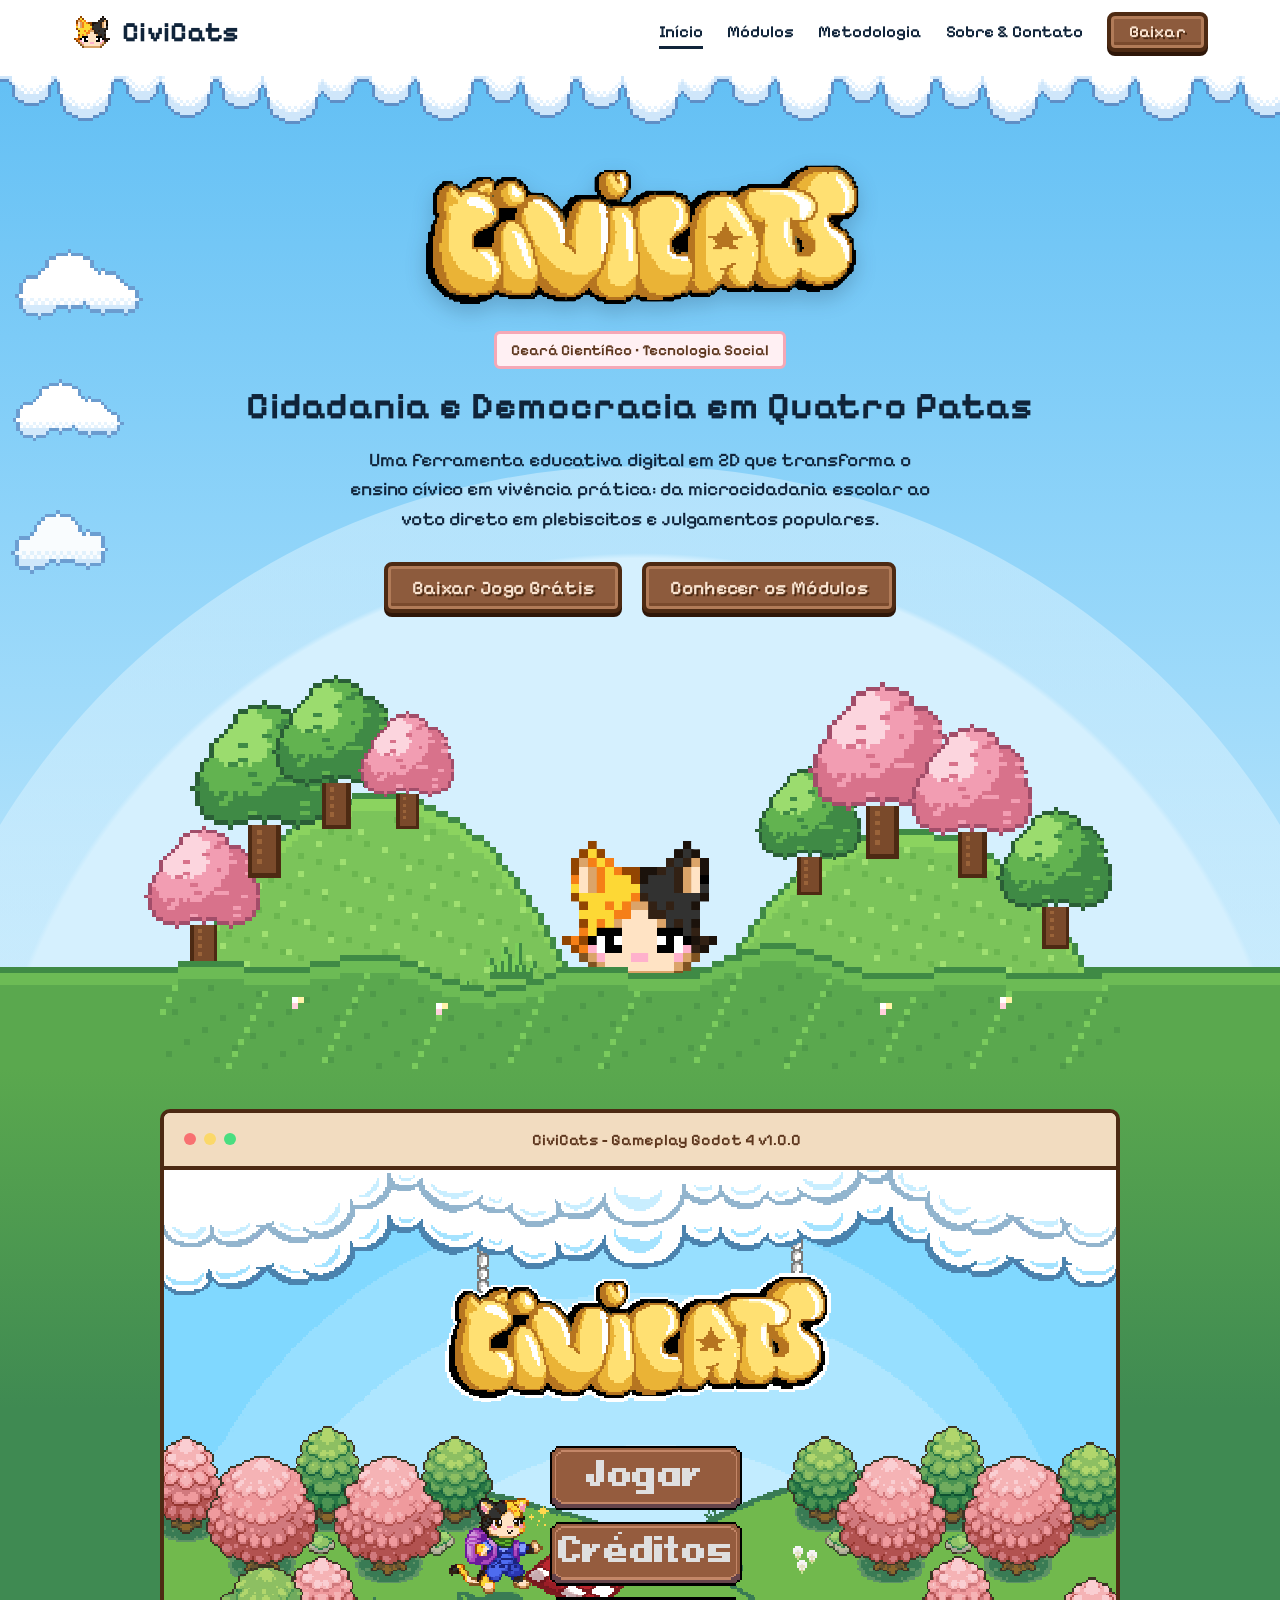
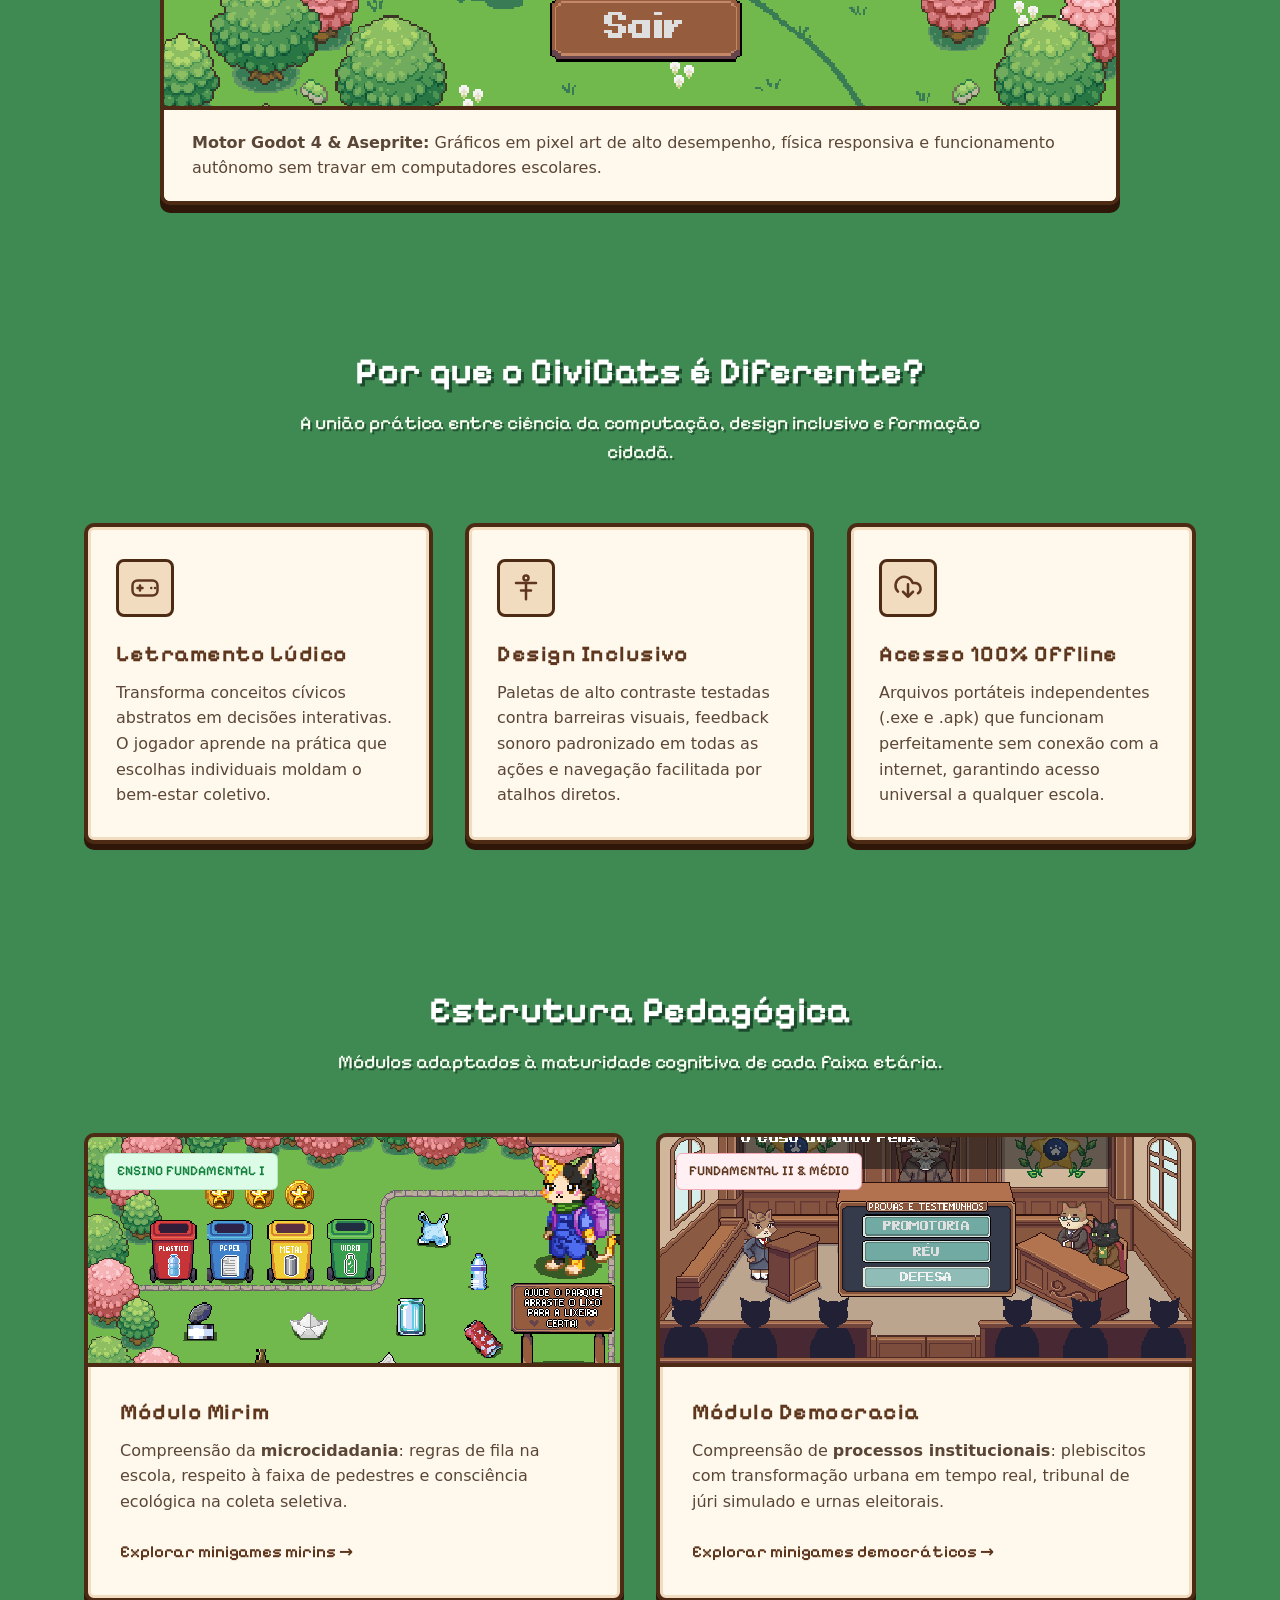
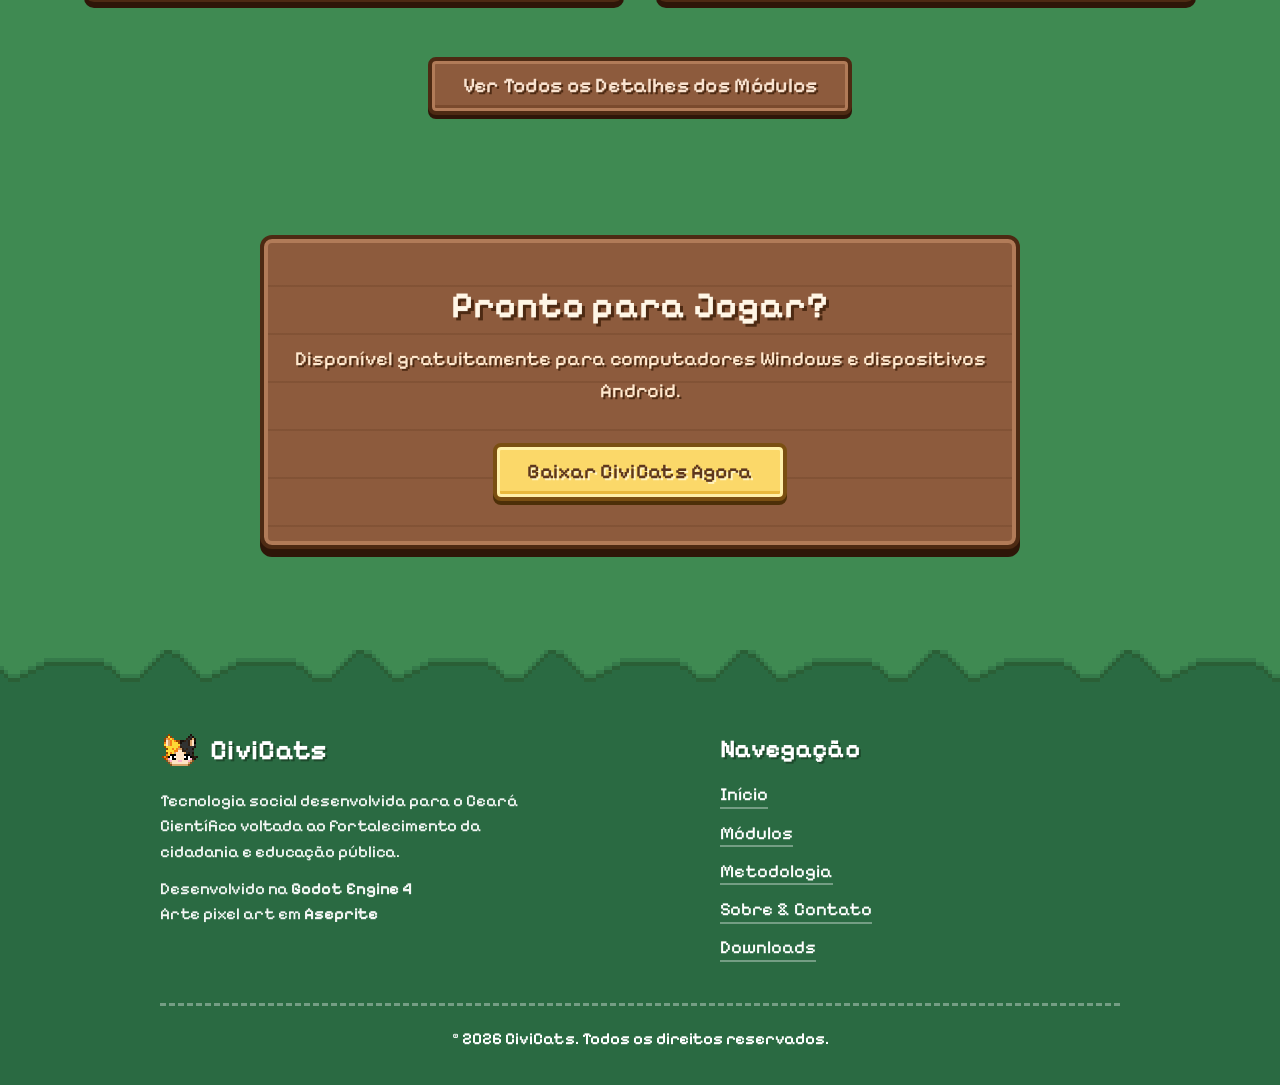
==== index.html @ 7fee24d5 "Redesign da página inicial com visual pixel art Nova navbar com nuvens, hero com céu, colinas, árvor" ====
<!DOCTYPE html>
<html lang="pt-BR">
<head>
  <meta charset="UTF-8">
  <meta name="viewport" content="width=device-width, initial-scale=1.0">
  <meta name="description" content="CiviCats - Jogo digital educativo em 2D voltado à simulação de processos democráticos e letramento cívico lúdico.">
  <meta name="theme-color" content="#7ecbf7">

  <title>CiviCats | Início - Letramento Cívico Lúdico</title>

  <!-- Favicon -->
  <link rel="icon" type="image/png" href="assets/images/favicon.png">

  <!-- Google Fonts: Pixelify Sans (visual pixel art) + Plus Jakarta Sans (textos longos) -->
  <link rel="preconnect" href="https://fonts.googleapis.com">
  <link rel="preconnect" href="https://fonts.gstatic.com" crossorigin>
  <link href="https://fonts.googleapis.com/css2?family=Pixelify+Sans:wght@400;500;600;700&family=Plus+Jakarta+Sans:wght@400;500;600;700&display=swap" rel="stylesheet">

  <!-- Estilos: base do site + camada exclusiva da nova Home -->
  <link rel="stylesheet" href="css/style.css">
  <link rel="stylesheet" href="css/home.css">
</head>
<body class="home">
  <!-- Acessibilidade: Atalho de Teclado -->
  <a href="#conteudo-principal" class="skip-link">Pular para o conteúdo principal</a>

  <!-- Navbar: faixa branca com nuvens pixeladas pendendo abaixo dela -->
  <header class="site-header">
    <div class="site-header-bar">
      <a href="index.html" class="site-brand" aria-label="CiviCats - Página Inicial">
        <img src="assets/images/cat-avatar.png" alt="" class="site-brand-icon" width="40" height="32">
        <span class="site-brand-name">CiviCats</span>
      </a>

      <!-- Botão Hamburguer Mobile -->
      <button
        class="menu-btn"
        id="menu-toggle"
        aria-label="Abrir menu de navegação"
        aria-expanded="false"
        aria-controls="nav-menu"
      >
        <span class="menu-bar"></span>
        <span class="menu-bar"></span>
        <span class="menu-bar"></span>
      </button>

      <!-- Navegação Principal -->
      <nav class="top-nav" id="nav-menu" aria-label="Navegação do site">
        <ul class="top-nav-list">
          <li><a href="index.html" class="top-nav-link is-current" aria-current="page">Início</a></li>
          <li><a href="modulos.html" class="top-nav-link">Módulos</a></li>
          <li><a href="metodologia.html" class="top-nav-link">Metodologia</a></li>
          <li><a href="sobre.html" class="top-nav-link">Sobre &amp; Contato</a></li>
          <li><a href="downloads.html" class="btn-pixel btn-pixel--sm">Baixar</a></li>
        </ul>
      </nav>
    </div>
  </header>

  <main id="conteudo-principal">

    <!-- HERO: céu, logo, apresentação e o gramado com árvores e o gatinho -->
    <section class="hero" aria-labelledby="hero-title">
      <div class="hero-sky" aria-hidden="true">
        <img src="assets/images/home/cloud-a.svg" alt="" class="sky-cloud sky-cloud--1">
        <img src="assets/images/home/cloud-b.svg" alt="" class="sky-cloud sky-cloud--2">
        <img src="assets/images/home/cloud-a.svg" alt="" class="sky-cloud sky-cloud--3">
      </div>

      <div class="hero-inner">
        <img
          src="assets/images/logo-civicats.png"
          alt="Logotipo oficial do jogo CiviCats em letras amarelas pixelizadas"
          class="hero-logo"
          width="1349" height="424"
        >

        <p class="hero-badge">Ceará Científico • Tecnologia Social</p>
        <h1 class="hero-title" id="hero-title">Cidadania e Democracia em Quatro Patas</h1>
        <p class="hero-desc">
          Uma ferramenta educativa digital em 2D que transforma o ensino cívico em vivência prática: da microcidadania escolar ao voto direto em plebiscitos e julgamentos populares.
        </p>

        <div class="hero-actions">
          <a href="downloads.html" class="btn-pixel">Baixar Jogo Grátis</a>
          <a href="modulos.html" class="btn-pixel">Conhecer os Módulos</a>
        </div>
      </div>

      <!-- Cenário: colinas, árvores e o gatinho (decorativo) -->
      <div class="meadow-wrap" aria-hidden="true">
        <div class="meadow">
          <img src="assets/images/home/hills.svg" alt="" class="meadow-hills">

          <img src="assets/images/home/tree-pink.svg"  alt="" class="tree" style="--x:7;   --w:12; --b:23.6">
          <img src="assets/images/home/tree-green.svg" alt="" class="tree" style="--x:17;  --w:15; --b:44.4">
          <img src="assets/images/home/tree-green.svg" alt="" class="tree" style="--x:29;  --w:13; --b:55.6">
          <img src="assets/images/home/tree-pink.svg"  alt="" class="tree" style="--x:41;  --w:10; --b:55.6">
          <img src="assets/images/home/tree-green.svg" alt="" class="tree" style="--x:108; --w:11; --b:40.3">
          <img src="assets/images/home/tree-pink.svg"  alt="" class="tree" style="--x:120; --w:15; --b:48.6">
          <img src="assets/images/home/tree-pink.svg"  alt="" class="tree" style="--x:135; --w:13; --b:44.4">
          <img src="assets/images/home/tree-green.svg" alt="" class="tree" style="--x:149; --w:12; --b:27.8">

          <img src="assets/images/home/tuft.svg" alt="" class="tuft" style="--x:58;  --w:6;   --b:21">
          <img src="assets/images/home/tuft.svg" alt="" class="tuft" style="--x:100; --w:5;   --b:20">
          <img src="assets/images/home/tuft.svg" alt="" class="tuft" style="--x:50;  --w:4;   --b:15">

          <!-- Mascote: troque por um sprite de corpo inteiro (ex.: assets/images/cat-run.png) quando quiser -->
          <img src="assets/images/cat-avatar.png" alt="" class="meadow-cat">

          <img src="assets/images/home/hills-front.svg" alt="" class="meadow-front">
        </div>
      </div>
    </section>

    <div class="meadow-content">

      <!-- Showcase do Jogo com Vídeo -->
      <section class="section section-showcase reveal-item">
        <div class="container">
          <div class="showcase-card">
            <div class="showcase-header">
              <div class="window-controls" aria-hidden="true">
                <span class="control-dot red"></span>
                <span class="control-dot yellow"></span>
                <span class="control-dot green"></span>
              </div>
              <span class="window-title">CiviCats - Gameplay Godot 4 v1.0.0</span>
            </div>

            <div class="showcase-media">
              <video
                class="showcase-img"
                autoplay
                loop
                muted
                playsinline
                poster="assets/images/preview-gameplay.png"
              >
                <source src="assets/videos/civicats-trailer.mp4" type="video/mp4">
                Seu navegador não suporta a exibição deste vídeo.
              </video>
            </div>

            <div class="showcase-caption">
              <p><strong>Motor Godot 4 &amp; Aseprite:</strong> Gráficos em pixel art de alto desempenho, física responsiva e funcionamento autônomo sem travar em computadores escolares.</p>
            </div>
          </div>
        </div>
      </section>

      <!-- Destaques -->
      <section class="section section-highlights">
        <div class="container">
          <div class="section-header reveal-item">
            <h2 class="section-title">Por que o CiviCats é Diferente?</h2>
            <p class="section-desc">A união prática entre ciência da computação, design inclusivo e formação cidadã.</p>
          </div>

          <div class="grid grid-3">

            <article class="card highlight-card reveal-item" data-delay="100">
              <div class="highlight-icon-box" aria-hidden="true">
                <svg class="icon-svg" viewBox="0 0 24 24" fill="none" stroke="currentColor" stroke-width="2" stroke-linecap="round" stroke-linejoin="round">
                  <rect x="2" y="6" width="20" height="12" rx="4" />
                  <path d="M6 12h4m-2-2v4m9-2h.01m3 0h.01" />
                </svg>
              </div>
              <h3 class="highlight-title">Letramento Lúdico</h3>
              <p class="highlight-text">
                Transforma conceitos cívicos abstratos em decisões interativas. O jogador aprende na prática que escolhas individuais moldam o bem-estar coletivo.
              </p>
            </article>

            <article class="card highlight-card reveal-item" data-delay="200">
              <div class="highlight-icon-box" aria-hidden="true">
                <svg class="icon-svg" viewBox="0 0 24 24" fill="none" stroke="currentColor" stroke-width="2" stroke-linecap="round" stroke-linejoin="round">
                  <circle cx="12" cy="4" r="2" />
                  <path d="M4 8h16M12 8v13m-4-7h8" />
                </svg>
              </div>
              <h3 class="highlight-title">Design Inclusivo</h3>
              <p class="highlight-text">
                Paletas de alto contraste testadas contra barreiras visuais, feedback sonoro padronizado em todas as ações e navegação facilitada por atalhos diretos.
              </p>
            </article>

            <article class="card highlight-card reveal-item" data-delay="300">
              <div class="highlight-icon-box" aria-hidden="true">
                <svg class="icon-svg" viewBox="0 0 24 24" fill="none" stroke="currentColor" stroke-width="2" stroke-linecap="round" stroke-linejoin="round">
                  <path d="M4 14.899A7 7 0 1 1 15.71 8h1.79a4.5 4.5 0 0 1 2.5 8.242" />
                  <path d="m8 15 4 4 4-4m-4 4V9" />
                </svg>
              </div>
              <h3 class="highlight-title">Acesso 100% Offline</h3>
              <p class="highlight-text">
                Arquivos portáteis independentes (.exe e .apk) que funcionam perfeitamente sem conexão com a internet, garantindo acesso universal a qualquer escola.
              </p>
            </article>

          </div>
        </div>
      </section>

      <!-- Prévia dos Dois Módulos -->
      <section class="section section-modules-teaser">
        <div class="container">
          <div class="section-header reveal-item">
            <h2 class="section-title">Estrutura Pedagógica</h2>
            <p class="section-desc">Módulos adaptados à maturidade cognitiva de cada faixa etária.</p>
          </div>

          <div class="grid grid-2">

            <article class="card module-teaser-card reveal-item" data-delay="150">
              <div class="teaser-image-wrap">
                <img
                  src="assets/images/preview-mirim.png"
                  alt="Minigames de regras de convivência do Módulo Mirim"
                  class="teaser-img"
                >
                <span class="teaser-tag tag-mirim">Ensino Fundamental I</span>
              </div>

              <div class="teaser-content">
                <h3 class="teaser-title">Módulo Mirim</h3>
                <p class="teaser-desc">
                  Compreensão da <strong>microcidadania</strong>: regras de fila na escola, respeito à faixa de pedestres e consciência ecológica na coleta seletiva.
                </p>
                <a href="modulos.html#mirim" class="card-link">Explorar minigames mirins &rarr;</a>
              </div>
            </article>

            <article class="card module-teaser-card reveal-item" data-delay="300">
              <div class="teaser-image-wrap">
                <img
                  src="assets/images/preview-jovem.png"
                  alt="Minigames de plebiscito e eleições do Módulo Jovem"
                  class="teaser-img"
                >
                <span class="teaser-tag tag-jovem">Fundamental II &amp; Médio</span>
              </div>

              <div class="teaser-content">
                <h3 class="teaser-title">Módulo Democracia</h3>
                <p class="teaser-desc">
                  Compreensão de <strong>processos institucionais</strong>: plebiscitos com transformação urbana em tempo real, tribunal de júri simulado e urnas eleitorais.
                </p>
                <a href="modulos.html#jovem" class="card-link">Explorar minigames democráticos &rarr;</a>
              </div>
            </article>

          </div>

          <div class="center-cta-wrap reveal-item">
            <a href="modulos.html" class="btn-pixel btn-pixel--lg">Ver Todos os Detalhes dos Módulos</a>
          </div>
        </div>
      </section>

      <!-- Chamada final: placa de madeira -->
      <section class="cta-banner reveal-item">
        <div class="container cta-banner-container">
          <h2 class="cta-banner-title">Pronto para Jogar?</h2>
          <p class="cta-banner-desc">Disponível gratuitamente para computadores Windows e dispositivos Android.</p>
          <a href="downloads.html" class="btn-pixel btn-pixel--sun btn-pixel--lg">Baixar CiviCats Agora</a>
        </div>
      </section>

    </div>
  </main>

  <!-- Rodapé: gramado escuro com texto branco -->
  <footer class="site-footer">
    <div class="site-footer-grid">
      <div class="footer-col footer-about">
        <a href="index.html" class="site-brand site-brand--light" aria-label="CiviCats - Página Inicial">
          <img src="assets/images/cat-avatar.png" alt="" class="site-brand-icon" width="40" height="32">
          <span class="site-brand-name">CiviCats</span>
        </a>
        <p class="footer-text">Tecnologia social desenvolvida para o Ceará Científico voltada ao fortalecimento da cidadania e educação pública.</p>
        <p class="footer-text footer-credits">Desenvolvido na <strong>Godot Engine 4</strong><br>Arte pixel art em <strong>Aseprite</strong></p>
      </div>

      <nav class="footer-col footer-nav" aria-label="Navegação do rodapé">
        <h2 class="footer-heading">Navegação</h2>
        <ul>
          <li><a href="index.html">Início</a></li>
          <li><a href="modulos.html">Módulos</a></li>
          <li><a href="metodologia.html">Metodologia</a></li>
          <li><a href="sobre.html">Sobre &amp; Contato</a></li>
          <li><a href="downloads.html">Downloads</a></li>
        </ul>
      </nav>
    </div>

    <p class="footer-copy">&copy; 2026 CiviCats. Todos os direitos reservados.</p>
  </footer>

  <script src="js/main.js"></script>
</body>
</html>
---- css/style.css ----
/* ==========================================================================
   1. DESIGN TOKENS (Céu Pastel, Madeira & Rosa Sakura das Cerejeiras)
   ========================================================================== */
:root {
  /* Tons Principais de Azul Pastel (Céu) */
  --sky-blue-deep: #2589cc;
  --sky-blue-hover: #1b6da4;
  --sky-blue-pastel: #7ecbf7;
  --sky-blue-soft: #cbeaff;
  --sky-blue-lightest: #f0f8ff;

  /* Tons Amadeirados para Títulos e Botões */
  --title-brown: #5d361d;         /* Marrom escuro para títulos e legibilidade */
  --accent-wood: #8d5b3d;         /* Madeira clássica dos botões */
  --accent-wood-hover: #73482d;   
  --accent-wood-shadow: #4d2a13;
  --accent-yellow: #fbd869;

  /* Paleta Rosa Pastel (Árvores Cerejeiras da Tela Inicial) */
  --sakura-pink: #f9c2cb;         /* Tom principal da copa da árvore */
  --sakura-pink-border: #f5a8b6;  /* Borda rosada com definição */
  --sakura-pink-soft: #fff0f3;    /* Fundo ultra-suave para tags e caixas */
  --sakura-pink-shadow: rgba(245, 168, 182, 0.45); /* Brilho/sombra rosa suave */

  /* Tags de Categoria */
  --accent-green-tag: #dcfce7;
  --accent-green-text: #15803d;

  /* Superfícies e Textos */
  --bg-main: var(--sky-blue-lightest);
  --bg-surface: #ffffff;
  --bg-surface-alt: #e6f4fd;

  --text-main: #0e2942;
  --text-muted: #4a6b85;
  --border-color: #bee0f7;

  /* Dimensões e Efeitos */
  --radius-sm: 8px;
  --radius-md: 16px;
  --radius-lg: 24px;
  --transition: 0.25s cubic-bezier(0.4, 0, 0.2, 1);

  /* Fontes */
  --font-text: 'Plus Jakarta Sans', system-ui, -apple-system, sans-serif;
  --font-pixel: 'Press Start 2P', monospace;
}

*, *::before, *::after {
  box-sizing: border-box;
  margin: 0;
  padding: 0;
}

html {
  scroll-behavior: smooth;
}

body {
  font-family: var(--font-text);
  background-color: var(--bg-main);
  color: var(--text-main);
  line-height: 1.6;
  -webkit-font-smoothing: antialiased;
  display: flex;
  flex-direction: column;
  min-height: 100vh;
  position: relative;
  overflow-x: hidden;
}

main {
  flex: 1;

}
.cloud-bg-layer {
  position: absolute;
  top: 0;
  left: 0;
  width: 100%;
  height: 100vh;
  pointer-events: none;
  z-index: 0;
  overflow: hidden;
}

.cloud-item {
  position: absolute;
  background: rgba(255, 255, 255, 0.55);
  border-radius: 100px;
  filter: blur(2px);
  animation: floatCloud 25s linear infinite;
}

.cloud-item::before,
.cloud-item::after {
  content: '';
  position: absolute;
  background: rgba(255, 255, 255, 0.55);
  border-radius: 50%;
}

/* Nuvem 1 (Topo Direita) */
.cloud-1 {
  width: 170px;
  height: 50px;
  top: 8%;
  left: -200px;
  animation-duration: 32s;
  animation-delay: 0s;
}
.cloud-1::before { width: 70px; height: 70px; top: -35px; left: 25px; }
.cloud-1::after { width: 50px; height: 50px; top: -20px; right: 25px; }

/* Nuvem 2 (Mais Baixa e Lenta) */
.cloud-2 {
  width: 220px;
  height: 60px;
  top: 22%;
  left: -250px;
  opacity: 0.45;
  animation-duration: 45s;
  animation-delay: 12s;
}
.cloud-2::before { width: 90px; height: 90px; top: -45px; left: 35px; }
.cloud-2::after { width: 65px; height: 65px; top: -25px; right: 35px; }

@keyframes floatCloud {
  0% { transform: translateX(0); }
  100% { transform: translateX(calc(100vw + 300px)); }
}



/* ==========================================================================
   2. ACESSIBILIDADE E BADGES
   ========================================================================== */
.skip-link {
  position: absolute;
  top: -100px;
  left: 1rem;
  background: var(--title-brown);
  color: #ffffff;
  padding: 0.75rem 1.25rem;
  border-radius: var(--radius-sm);
  font-family: var(--font-pixel);
  font-size: 0.7rem;
  z-index: 1000;
  transition: top var(--transition);
  text-decoration: none;
}

.skip-link:focus {
  top: 1rem;
}

:focus-visible {
  outline: 3px solid var(--sakura-pink-border);
  outline-offset: 3px;
}

.container {
  width: 100%;
  max-width: 1160px;
  margin-inline: auto;
  padding-inline: 1.5rem;
}

section[id],
.section[id] {
  scroll-margin-top: 7rem; /* Altura da navbar + folga de respiro */
}

.section {
  padding-top: 6.5rem;
  padding-bottom: 4rem;
}

h1, h2, h3,
.section-title,
.showcase-title {
  font-family: var(--font-pixel) !important;
  color: var(--title-brown, #4a3b32);
  font-size: 1.2rem;
  line-height: 1.6;
  letter-spacing: 0.5px;
  margin-bottom: 0.75rem;
}

.pixel-badge {
  display: table;
  margin-inline: auto;
  margin-top: 2.5rem;
  margin-bottom: 1.5rem;
  font-family: var(--font-pixel);
  font-size: 0.65rem;
  line-height: 1.4;
  padding: 0.55rem 1.15rem;
  background-color: var(--sakura-pink-soft, #fde8ed);
  color: var(--title-brown, #4a3b32);
  border: 1.5px solid var(--sakura-pink-border, #f7c5d1);
  box-shadow: 0 3px 8px rgba(0, 0, 0, 0.04);
  border-radius: 9999px;
  text-align: center;
}


/* ==========================================================================
   3. CABEÇALHO EM NUVEM E ANIMAÇÃO DE NUVENS
   ========================================================================== */
.header {
  position: sticky;
  top: 1rem;
  z-index: 100;
  padding-inline: 1rem;
}

.header-container {
  display: flex;
  align-items: center;
  justify-content: space-between;
  height: 4.5rem;
  padding-inline: 1.75rem;
  background-color: rgba(255, 255, 255, 0.92);
  backdrop-filter: blur(12px);
  border: 2px solid #ffffff;
  /* Formato orgânico arredondado inspirado em nuvem */
  border-radius: 9999px;
  box-shadow: 
    0 10px 25px rgba(37, 137, 204, 0.15),
    0 4px 0px #bee0f7,
    inset 0 2px 0 #ffffff;
  transition: all var(--transition);
}

.brand {
  display: flex;
  align-items: center;
  gap: 0.75rem;
  text-decoration: none;
}

.brand-cat-icon {
  width: 38px;
  height: 38px;
  object-fit: contain;
  image-rendering: pixelated;
  transition: transform var(--transition);
}

.brand:hover .brand-cat-icon {
  transform: rotate(-8deg) scale(1.1);
}

.brand-logo-nav {
  height: 32px;
  width: auto;
  object-fit: contain;
  image-rendering: pixelated;
}

.nav-list {
  display: flex;
  align-items: center;
  gap: 1.75rem;
  list-style: none;
}

.nav-link {
  font-family: var(--font-pixel);
  font-size: 0.725rem;
  text-decoration: none;
  color: var(--text-main);
  transition: color var(--transition);
  position: relative;
  padding-block: 0.4rem;
  letter-spacing: 0.5px;
}

.nav-link:hover,
.nav-link.active {
  color: var(--title-brown);
}

.nav-link.active::after {
  content: '';
  position: absolute;
  bottom: -4px;
  left: 0;
  width: 100%;
  height: 3px;
  background-color: var(--title-brown);
  border-radius: 2px;
}

.btn-nav-compact {
  padding: 0.45rem 1rem !important;
  font-size: 0.65rem !important;
}

.mobile-toggle {
  display: none;
  flex-direction: column;
  gap: 5px;
  background: transparent;
  border: none;
  cursor: pointer;
  padding: 0.5rem;
}

.hamburger-bar {
  width: 24px;
  height: 3px;
  background-color: var(--title-brown);
  border-radius: 2px;
  transition: transform var(--transition), opacity var(--transition);
}

/* ==========================================================================
   4. BOTÕES RETRÔ (ATUALIZADO COM GAP DE ÍCONES)
   ========================================================================== */
.btn {
  display: inline-flex;
  align-items: center;
  justify-content: center;
  gap: 0.75rem; /* <-- Garante o espaçamento entre ícone e texto */
  font-family: var(--font-pixel);
  font-size: 0.75rem;
  line-height: 1.2;
  padding: 0.85rem 1.5rem;
  border-radius: var(--radius-sm);
  text-decoration: none;
  cursor: pointer;
  border: 2px solid transparent;
  transition: all var(--transition);
  letter-spacing: 0.5px;
}

.btn svg, 
.btn img, 
.btn i {
  flex-shrink: 0;
}

.btn-lg {
  padding: 1.1rem 2rem;
  font-size: 0.8rem;
}

.btn:active {
  transform: translateY(2px);
}

.btn-primary {
  background-color: var(--sky-blue-deep);
  color: #ffffff;
  border-bottom: 4px solid var(--sky-blue-hover);
  box-shadow: 0 4px 14px rgba(37, 137, 204, 0.28);
}

.btn-primary:hover {
  background-color: var(--sky-blue-hover);
  transform: translateY(-2px);
}

.btn-wood {
  background-color: var(--accent-wood);
  color: #ffffff;
  border-bottom: 4px solid var(--accent-wood-shadow);
  box-shadow: var(--shadow-sm);
}

.btn-wood:hover {
  background-color: var(--accent-wood-hover);
  transform: translateY(-2px);
}

.btn-outline {
  border-color: var(--sakura-pink-border);
  background-color: #ffffff;
  color: var(--title-brown);
  border-bottom: 4px solid var(--sakura-pink-border);
}

.btn-outline:hover {
  background-color: var(--sakura-pink-soft);
  border-color: var(--sakura-pink);
  color: var(--title-brown);
  transform: translateY(-2px);
}

/* ==========================================================================
   5. HERO & TÍTULO PRINCIPAL EM MARROM
   ========================================================================== */
.hero-home {
  padding-block: 5rem 4rem;
  background: linear-gradient(180deg, #d2edfc 0%, var(--bg-main) 100%);
  text-align: center;
}

.hero-home-container {
  display: flex;
  flex-direction: column;
  align-items: center;
}

.floating-logo-stage {
  margin-bottom: 2rem;
  animation: float-logo 3.8s ease-in-out infinite;
}

.floating-logo-img {
  max-width: 440px;
  width: 100%;
  height: auto;
  display: block;
  filter: drop-shadow(0 16px 22px rgba(14, 41, 66, 0.22));
  image-rendering: pixelated;
}

@keyframes float-logo {
  0%, 100% {
    transform: translateY(0) rotate(-0.5deg);
  }
  50% {
    transform: translateY(-14px) rotate(0.5deg);
  }
}

.hero-home-body {
  max-width: 780px;
}

/* Título em Tom Marrom Escuro */
.hero-home-title {
  font-family: var(--font-pixel);
  font-size: clamp(1.15rem, 2.5vw, 1.65rem);
  line-height: 1.6;
  margin-bottom: 1.5rem;
  color: var(--title-brown);
}

.hero-home-desc {
  font-size: 1.15rem;
  color: var(--text-muted);
  margin-bottom: 2.25rem;
  line-height: 1.7;
}

.hero-actions {
  display: flex;
  gap: 1rem;
  justify-content: center;
  flex-wrap: wrap;
}
/* --- VÍDEO PRINCIPAL NA HOME --- */
.hero-video-stage {
  width: 100%;
  max-width: 820px;
  margin: 0 auto 2.5rem auto;
  border-radius: var(--radius-lg);
  border: 3px solid var(--sakura-pink-border);
  box-shadow: 0 16px 36px var(--sakura-pink-shadow);
  overflow: hidden;
  background-color: #0b1e30;
  position: relative;
}

.hero-video-element {
  width: 100%;
  height: auto;
  display: block;
  border-radius: calc(var(--radius-lg) - 3px);
  object-fit: cover;
}

/* ==========================================================================
   6. SHOWCASE COM BORDAS E SOMBRAS ROSA PASTEL
   ========================================================================== */
.section {
  padding-block: 4.5rem;
}

.section-showcase {
  padding-top: 1rem;
}

.showcase-card {
  background-color: var(--bg-surface);
  border: 2px solid var(--sakura-pink-border);
  border-radius: var(--radius-lg);
  box-shadow: 0 14px 32px var(--sakura-pink-shadow);
  overflow: hidden;
  max-width: 960px;
  margin-inline: auto;
}

.showcase-header {
  display: flex;
  align-items: center;
  padding: 0.85rem 1.25rem;
  background-color: var(--sakura-pink-soft);
  border-bottom: 1.5px solid var(--sakura-pink-border);
}

.window-controls {
  display: flex;
  gap: 8px;
}

.control-dot {
  width: 12px;
  height: 12px;
  border-radius: 50%;
}
.control-dot.red { background-color: #f87171; }
.control-dot.yellow { background-color: var(--accent-yellow); }
.control-dot.green { background-color: #4ade80; }

.window-title {
  margin-inline: auto;
  font-family: var(--font-pixel);
  font-size: 0.65rem;
  color: var(--title-brown);
}

.showcase-media {
  background-color: #000000;
  display: flex;
  justify-content: center;
}

.showcase-img {
  width: 100%;
  height: auto;
  display: block;
  image-rendering: pixelated;
}

.showcase-caption {
  padding: 1.25rem 1.75rem;
  background-color: var(--bg-surface);
  border-top: 1.5px solid var(--sakura-pink-border);
  font-size: 0.95rem;
  color: var(--text-muted);
}

/* ==========================================================================
   7. DESTAQUES COM CARDS EM ROSA SAKURA & TÍTULOS EM MARROM
   ========================================================================== */
.section-header {
  text-align: center;
  max-width: 720px;
  margin: 0 auto 3.5rem auto;
}

.section-title,
.section h2,
h2 {
  font-family: var(--font-pixel); /* Aplica a fonte em pixel art do CiviCats */
  color: var(--title-brown, #4a3b32);
  font-size: 1.25rem; /* Tamanho ajustado e proporcional à fonte pixel */
  line-height: 1.5;
  letter-spacing: 0.5px;
  margin-bottom: 1rem;
}

/* Subtítulo / Descrição explicativa abaixo do título */
.section-desc,
.section p {
  font-family: var(--font-body, system-ui, -apple-system, sans-serif);
  color: #5c6b73;
  font-size: 0.95rem;
  line-height: 1.6;
}

.grid {
  display: grid;
  gap: 2rem;
}

.grid-2 { grid-template-columns: 1fr; }
.grid-3 { grid-template-columns: 1fr; }

/* Cards com Borda e Sombra Rosa Pastel */
.card {
  background-color: var(--bg-surface);
  border: 2px solid var(--sakura-pink-border);
  border-radius: var(--radius-md);
  padding: 2.25rem 2rem;
  box-shadow: 0 6px 18px var(--sakura-pink-shadow);
  transition: transform var(--transition), box-shadow var(--transition), border-color var(--transition);
}

.card:hover {
  transform: translateY(-6px);
  border-color: #f294a5;
  box-shadow: 0 12px 26px rgba(242, 148, 165, 0.55);
}

/* Caixa do Ícone com Fundo Rosa Pastel e Cor Marrom */
.highlight-icon-box {
  width: 58px;
  height: 58px;
  background: var(--sakura-pink-soft);
  border: 2px solid var(--sakura-pink-border);
  border-radius: var(--radius-sm);
  display: flex;
  align-items: center;
  justify-content: center;
  margin-bottom: 1.5rem;
  color: var(--title-brown);
  transition: all var(--transition);
}

.card:hover .highlight-icon-box {
  background-color: var(--accent-wood);
  color: #ffffff;
  border-color: var(--accent-wood-shadow);
  transform: scale(1.05);
}

.icon-svg {
  width: 30px;
  height: 30px;
}

.highlight-title {
  font-family: var(--font-pixel);
  font-size: 0.875rem;
  line-height: 1.4;
  margin-bottom: 0.75rem;
  color: var(--title-brown);
}

.highlight-text {
  color: var(--text-muted);
  font-size: 0.95rem;
}

/* ==========================================================================
   8. PRÉVIAS DOS MÓDULOS (TEASERS)
   ========================================================================== */
.section-modules-teaser {
  background-color: var(--bg-surface-alt);
}

.module-teaser-card {
  padding: 0;
  overflow: hidden;
  display: flex;
  flex-direction: column;
}

.teaser-image-wrap {
  position: relative;
  background-color: #0b1e30;
  height: 230px;
  overflow: hidden;
  border-bottom: 2px solid var(--sakura-pink-border);
}

.teaser-img {
  width: 100%;
  height: 100%;
  object-fit: cover;
  image-rendering: pixelated;
  transition: transform 0.4s ease;
}

.module-teaser-card:hover .teaser-img {
  transform: scale(1.06);
}

.teaser-tag {
  position: absolute;
  top: 1rem;
  left: 1rem;
  font-family: var(--font-pixel);
  font-size: 0.6rem;
  padding: 0.4rem 0.75rem;
  border-radius: 9999px;
  text-transform: uppercase;
}

.tag-mirim {
  background-color: var(--accent-green-tag);
  color: var(--accent-green-text);
  border: 1px solid rgba(21, 128, 61, 0.2);
}

.tag-jovem {
  background-color: var(--sakura-pink-soft);
  color: var(--title-brown);
  border: 1px solid var(--sakura-pink-border);
}

.teaser-content {
  padding: 2rem;
  display: flex;
  flex-direction: column;
  flex: 1;
}

.teaser-title {
  font-family: var(--font-pixel);
  font-size: 0.95rem;
  line-height: 1.4;
  margin-bottom: 0.75rem;
  color: var(--title-brown);
}

.teaser-desc {
  color: var(--text-muted);
  font-size: 0.95rem;
  margin-bottom: 1.5rem;
  flex: 1;
}

.card-link {
  font-family: var(--font-pixel);
  font-size: 0.7rem;
  color: var(--title-brown);
  text-decoration: none;
}

.card-link:hover {
  color: var(--accent-wood-hover);
  text-decoration: underline;
}

.center-cta-wrap {
  text-align: center;
  margin-top: 3.5rem;
}

/* ==========================================================================
   9. BANNER COM FUNDO DA CIDADE
   ========================================================================== */
.cta-banner {
  position: relative;
  padding-block: 5.5rem;
  background: 
    linear-gradient(135deg, rgba(27, 109, 164, 0.92) 0%, rgba(14, 41, 66, 0.94) 100%),
    url('../assets/images/preview-gameplay.png') center/cover no-repeat;
  color: #ffffff;
  text-align: center;
  overflow: hidden;
  image-rendering: pixelated;

  background: 
    linear-gradient(135deg, rgba(27, 109, 164, 0.90) 0%, rgba(14, 41, 66, 0.92) 100%),
    url('../assets/images/banner-bg.png') center/cover no-repeat;
    
  color: #ffffff;
  text-align: center;
  overflow: hidden;
}

.cta-banner-container {
  position: relative;
  z-index: 2;
  max-width: 720px;
}

.cta-banner-title {
  font-family: var(--font-pixel);
  font-size: clamp(1.15rem, 2.5vw, 1.6rem);
  line-height: 1.5;
  margin-bottom: 1rem;
  color: #ffffff; /* Fica branco para alto contraste com o fundo escuro */
}

.cta-banner-desc {
  font-size: 1.15rem;
  margin-bottom: 2.25rem;
  opacity: 0.92;
}

/* ==========================================================================
   10. RODAPÉ INSTITUCIONAL
   ========================================================================== */
.footer {
  background-color: #ffffff;
  border-top: 2px solid var(--sakura-pink-border);
  padding-block: 4rem 2.5rem;
}

.footer-grid {
  display: grid;
  gap: 2.5rem;
}

.footer-desc {
  color: var(--text-muted);
  font-size: 0.9rem;
  margin-top: 1rem;
  max-width: 360px;
}

.footer-heading {
  font-family: var(--font-pixel);
  font-size: 0.8rem;
  line-height: 1.4;
  margin-bottom: 1.25rem;
  color: var(--title-brown);
}

.footer-links ul {
  list-style: none;
  display: flex;
  flex-direction: column;
  gap: 0.6rem;
}

.footer-links a {
  text-decoration: none;
  color: var(--text-muted);
  font-weight: 500;
  font-size: 0.925rem;
  transition: color var(--transition);
}

.footer-links a:hover {
  color: var(--title-brown);
}

.footer-legal p {
  color: var(--text-muted);
  font-size: 0.9rem;
  margin-bottom: 0.35rem;
}

.footer-copy {
  margin-top: 1rem;
  font-size: 0.85rem;
}

/* ==========================================================================
   11. ANIMAÇÕES DE SCROLL (REVEAL)
   ========================================================================== */
.reveal-item {
  opacity: 0;
  transform: translateY(28px);
  transition: opacity 0.7s cubic-bezier(0.16, 1, 0.3, 1), transform 0.7s cubic-bezier(0.16, 1, 0.3, 1);
  will-change: opacity, transform;
}

.reveal-item.is-visible {
  opacity: 1;
  transform: translateY(0);
}

/* ==========================================================================
   12. MEDIA QUERIES
   ========================================================================== */
@media (min-width: 768px) {
  .grid-2 { grid-template-columns: repeat(2, 1fr); }
  .grid-3 { grid-template-columns: repeat(3, 1fr); }
  
  .footer-grid {
    grid-template-columns: 2fr 1fr 1fr;
  }
}

@media (max-width: 767px) {
  .mobile-toggle {
    display: flex;
  }

  .nav {
    position: fixed;
    top: 4.75rem;
    left: 0;
    right: 0;
    background-color: #ffffff;
    border-bottom: 2px solid var(--sakura-pink-border);
    padding: 2rem 1.5rem;
    transform: translateY(-120%);
    opacity: 0;
    pointer-events: none;
    transition: transform var(--transition), opacity var(--transition);
    box-shadow: 0 10px 24px var(--sakura-pink-shadow);
  }

  .nav.is-open {
    transform: translateY(0);
    opacity: 1;
    pointer-events: auto;
  }

  .nav-list {
    flex-direction: column;
    align-items: flex-start;
    gap: 1.5rem;
  }

  .floating-logo-img {
    max-width: 290px;
  }
}

/* ==========================================================================
   13. ESTILOS EXCLUSIVOS DA PÁGINA DE MÓDULOS
   ========================================================================== */
.section-module-block {
  padding-block: 4rem;
}

.section-alt-bg {
  background-color: var(--bg-surface-alt);
  border-block: 1.5px solid var(--border-color);
}

.module-section-banner {
  margin-bottom: 2.5rem;
}

.module-tag-badge {
  display: inline-block;
  font-family: var(--font-pixel);
  font-size: 0.65rem;
  background-color: var(--accent-green-tag);
  color: var(--accent-green-text);
  border: 1.5px solid rgba(21, 128, 61, 0.25);
  padding: 0.4rem 0.85rem;
  border-radius: 9999px;
  margin-bottom: 0.75rem;
  text-transform: uppercase;
}

.module-tag-jovem {
  background-color: var(--sakura-pink-soft);
  color: var(--title-brown);
  border-color: var(--sakura-pink-border);
}

.module-group-title {
  font-family: var(--font-pixel);
  font-size: clamp(1.2rem, 2.5vw, 1.55rem);
  line-height: 1.5;
  color: var(--title-brown);
  margin-bottom: 0.5rem;
}

.module-group-desc {
  color: var(--text-muted);
  font-size: 1.05rem;
  max-width: 760px;
}

/* Cards dos Minigames */
.minigame-card {
  padding: 0;
  overflow: hidden;
  display: flex;
  flex-direction: column;
}

.minigame-thumb-wrap {
  position: relative;
  height: 200px;
  background-color: #0b1e30;
  overflow: hidden;
  border-bottom: 2px solid var(--sakura-pink-border);
}

.minigame-thumb {
  width: 100%;
  height: 100%;
  object-fit: cover;
  image-rendering: pixelated;
  transition: transform 0.4s ease;
}

.minigame-card:hover .minigame-thumb {
  transform: scale(1.08);
}

/* Botão de Zoom na imagem */
.btn-zoom-trigger {
  position: absolute;
  bottom: 0.75rem;
  right: 0.75rem;
  width: 38px;
  height: 38px;
  background-color: rgba(93, 54, 29, 0.88);
  border: 1.5px solid var(--sakura-pink-border);
  border-radius: var(--radius-sm);
  color: #ffffff;
  display: flex;
  align-items: center;
  justify-content: center;
  cursor: pointer;
  backdrop-filter: blur(4px);
  transition: all var(--transition);
}

.btn-zoom-trigger:hover {
  background-color: var(--title-brown);
  transform: scale(1.1);
}

.zoom-icon {
  width: 20px;
  height: 20px;
}

.minigame-body {
  padding: 1.75rem;
  display: flex;
  flex-direction: column;
  flex: 1;
}

.game-number-tag {
  font-family: var(--font-pixel);
  font-size: 0.6rem;
  color: var(--sky-blue-deep);
  margin-bottom: 0.4rem;
  text-transform: uppercase;
}

.minigame-title {
  font-family: var(--font-pixel);
  font-size: 0.95rem;
  line-height: 1.4;
  color: var(--title-brown);
  margin-bottom: 0.6rem;
}

.minigame-focus {
  font-size: 0.85rem;
  color: var(--text-main);
  background-color: var(--bg-surface-alt);
  border-left: 3px solid var(--sakura-pink-border);
  padding: 0.35rem 0.65rem;
  margin-bottom: 0.75rem;
  border-radius: 0 var(--radius-sm) var(--radius-sm) 0;
}

.minigame-desc {
  font-size: 0.925rem;
  color: var(--text-muted);
  line-height: 1.6;
}

/* ==========================================================================
   14. SEÇÃO DE PROGRESSÃO DO JOGADOR
   ========================================================================== */
.section-progression {
  background: linear-gradient(180deg, var(--bg-main) 0%, #e6f4fd 100%);
  padding-block: 5rem;
}

.progression-grid {
  display: flex;
  flex-direction: column;
  gap: 1.5rem;
  align-items: center;
  max-width: 980px;
  margin: 0 auto;
}

.progression-step {
  background-color: var(--bg-surface);
  border: 2px solid var(--sakura-pink-border);
  border-radius: var(--radius-md);
  padding: 2rem;
  box-shadow: 0 6px 18px var(--sakura-pink-shadow);
  flex: 1;
  width: 100%;
  text-align: center;
}

.step-num {
  font-family: var(--font-pixel);
  font-size: 1.5rem;
  color: var(--sakura-pink-border);
  margin-bottom: 0.5rem;
}

.step-title {
  font-family: var(--font-pixel);
  font-size: 0.95rem;
  color: var(--title-brown);
  margin-bottom: 0.6rem;
}

.step-desc {
  font-size: 0.925rem;
  color: var(--text-muted);
}

.progression-arrow {
  font-size: 1.75rem;
  color: var(--title-brown);
  transform: rotate(90deg);
}

@media (min-width: 768px) {
  .progression-grid {
    flex-direction: row;
    align-items: stretch;
  }
  .progression-arrow {
    transform: rotate(0deg);
    align-self: center;
  }
}

/* ==========================================================================
   15. MODAL NATIVA ACESSÍVEL (<dialog>)
   ========================================================================== */
.game-modal {
  border: none;
  background: transparent;
  padding: 0;
  max-width: 780px;
  width: 90%;
  margin: auto;
  border-radius: var(--radius-md);
}

.game-modal::backdrop {
  background-color: rgba(14, 41, 66, 0.75);
  backdrop-filter: blur(8px);
}

.modal-box {
  background-color: var(--bg-surface);
  border: 2.5px solid var(--sakura-pink-border);
  border-radius: var(--radius-md);
  box-shadow: 0 20px 45px rgba(14, 41, 66, 0.4);
  overflow: hidden;
  animation: modal-pop 0.3s cubic-bezier(0.16, 1, 0.3, 1);
}

@keyframes modal-pop {
  from {
    opacity: 0;
    transform: scale(0.92) translateY(20px);
  }
  to {
    opacity: 1;
    transform: scale(1) translateY(0);
  }
}

.modal-header {
  display: flex;
  align-items: center;
  justify-content: space-between;
  padding: 1rem 1.5rem;
  background-color: var(--sakura-pink-soft);
  border-bottom: 2px solid var(--sakura-pink-border);
}

.modal-title {
  font-family: var(--font-pixel);
  font-size: 0.85rem;
  color: var(--title-brown);
}

.modal-close-btn {
  background: transparent;
  border: none;
  font-size: 1.25rem;
  font-weight: bold;
  color: var(--title-brown);
  cursor: pointer;
  padding: 0.25rem 0.5rem;
  border-radius: 4px;
}

.modal-close-btn:hover {
  background-color: rgba(93, 54, 29, 0.1);
}

.modal-media {
  background-color: #000000;
  display: flex;
  justify-content: center;
  max-height: 420px;
  overflow: hidden;
}

.modal-img {
  width: 100%;
  height: 100%;
  object-fit: contain;
  image-rendering: pixelated;
  display: block;
}

.modal-body {
  padding: 1.5rem;
}

.modal-desc {
  font-size: 1rem;
  color: var(--text-main);
  line-height: 1.6;
}

/* ==========================================================================
   16. ESTILOS EXCLUSIVOS DA PÁGINA DE METODOLOGIA
   ========================================================================== */
.section-method-steps {
  padding-block: 4rem 2rem;
}

.grid-4 {
  display: grid;
  gap: 1.5rem;
  grid-template-columns: 1fr;
}

.step-summary-card {
  position: relative;
  padding: 2rem 1.5rem;
  text-align: center;
  display: flex;
  flex-direction: column;
  align-items: center;
}

.step-summary-badge {
  position: absolute;
  top: -12px;
  background-color: var(--title-brown);
  color: #ffffff;
  font-family: var(--font-pixel);
  font-size: 0.55rem;
  padding: 0.3rem 0.65rem;
  border-radius: 9999px;
  letter-spacing: 0.5px;
}

.step-summary-title {
  font-family: var(--font-pixel);
  font-size: 0.85rem;
  color: var(--title-brown);
  margin-bottom: 0.5rem;
}

.step-summary-desc {
  font-size: 0.875rem;
  color: var(--text-muted);
  line-height: 1.5;
}

/* Blocos do Relatório Científico */
.section-paper-body {
  padding-block: 2rem 5rem;
}

.academic-container {
  max-width: 920px;
}

.paper-section-box {
  background-color: var(--bg-surface);
  border: 2px solid var(--sakura-pink-border);
  border-radius: var(--radius-md);
  padding: 2.75rem 2.5rem;
  margin-bottom: 2.75rem;
  box-shadow: 0 8px 24px var(--sakura-pink-shadow);
}

.paper-final-box {
  background: linear-gradient(180deg, #ffffff 0%, var(--sakura-pink-soft) 100%);
  border-color: var(--sakura-pink-border);
}

.paper-section-header {
  display: flex;
  align-items: flex-start;
  gap: 1.5rem;
  margin-bottom: 1.75rem;
  padding-bottom: 1.25rem;
  border-bottom: 2px solid var(--sakura-pink-soft);
}

.paper-tag-num {
  font-family: var(--font-pixel);
  font-size: 1.6rem;
  color: var(--sakura-pink-border);
  line-height: 1;
}

.paper-eyebrow {
  display: block;
  font-family: var(--font-pixel);
  font-size: 0.65rem;
  color: var(--sky-blue-deep);
  margin-bottom: 0.35rem;
  text-transform: uppercase;
}

.paper-main-title {
  font-family: var(--font-pixel);
  font-size: clamp(1.05rem, 2.2vw, 1.45rem);
  line-height: 1.4;
  color: var(--title-brown);
}

.paper-text-content p {
  color: var(--text-main);
  font-size: 1.05rem;
  line-height: 1.8;
  margin-bottom: 1.25rem;
}

.paper-text-content p:last-child {
  margin-bottom: 0;
}

.sub-paper-grid {
  margin-top: 1.75rem;
}

.sub-method-card {
  padding: 1.5rem;
  background-color: var(--bg-surface-alt);
  border: 1.5px solid var(--border-color);
  box-shadow: none;
}

.sub-method-card:hover {
  transform: translateY(-3px);
  border-color: var(--sakura-pink-border);
}

.sub-method-header {
  display: flex;
  align-items: center;
  gap: 0.75rem;
  margin-bottom: 0.75rem;
}

.sub-method-icon {
  font-size: 1.5rem;
}

.sub-method-title {
  font-family: var(--font-pixel);
  font-size: 0.75rem;
  line-height: 1.3;
  color: var(--title-brown);
}

/* Lista de Acessibilidade */
.paper-check-list {
  list-style: none;
  margin-top: 1.25rem;
  display: flex;
  flex-direction: column;
  gap: 1rem;
}

.paper-check-list li {
  position: relative;
  padding-left: 2rem;
  font-size: 1rem;
  color: var(--text-main);
  line-height: 1.6;
}

.paper-check-list li::before {
  content: '✔';
  position: absolute;
  left: 0;
  top: 0;
  color: var(--sky-blue-deep);
  font-weight: 900;
  font-size: 1.1rem;
}

/* Cards de Resultados */
.result-metric-card {
  background-color: var(--bg-surface-alt);
  border-left: 4px solid var(--sky-blue-deep);
  border-radius: 0 var(--radius-sm) var(--radius-sm) 0;
  padding: 1.5rem;
  border-top: 1px solid var(--border-color);
  border-right: 1px solid var(--border-color);
  border-bottom: 1px solid var(--border-color);
  transition: transform var(--transition);
}

.result-metric-card:hover {
  transform: translateY(-3px);
}

.result-category-tag {
  font-family: var(--font-pixel);
  font-size: 0.6rem;
  color: var(--sky-blue-deep);
  text-transform: uppercase;
  margin-bottom: 0.35rem;
  display: inline-block;
}

.result-card-title {
  font-family: var(--font-pixel);
  font-size: 0.8rem;
  line-height: 1.4;
  color: var(--title-brown);
  margin-bottom: 0.5rem;
}

.result-card-desc {
  font-size: 0.925rem;
  color: var(--text-muted);
  line-height: 1.6;
}

@media (min-width: 768px) {
  .grid-4 {
    grid-template-columns: repeat(4, 1fr);
  }
}

@media (max-width: 767px) {
  .paper-section-box {
    padding: 1.75rem 1.25rem;
  }
  .paper-section-header {
    gap: 1rem;
  }
}

/* ==========================================================================
   17. ESTILOS EXCLUSIVOS DA PÁGINA SOBRE & CONTATO
   ========================================================================== */
.section-team {
  padding-block: 4rem 2rem;
}

.grid-team {
  display: grid;
  gap: 2rem;
  grid-template-columns: 1fr;
}

.team-card {
  text-align: center;
  display: flex;
  flex-direction: column;
  align-items: center;
  padding: 2.5rem 1.75rem;
  position: relative;
}

.team-avatar-box {
  width: 72px;
  height: 72px;
  border-radius: 50%;
  background: var(--sakura-pink-soft);
  border: 2px solid var(--sakura-pink-border);
  box-shadow: 0 4px 12px var(--sakura-pink-shadow);
  display: flex;
  align-items: center;
  justify-content: center;
  margin-bottom: 1.25rem;
  transition: transform var(--transition);
}

.team-card:hover .team-avatar-box {
  transform: scale(1.1) rotate(5deg);
  background-color: #ffffff;
}

.avatar-coord {
  background: var(--sky-blue-soft);
  border-color: var(--sky-blue-deep);
}

.team-role-icon {
  font-size: 2rem;
}

.team-role-tag {
  font-family: var(--font-pixel);
  font-size: 0.6rem;
  color: var(--sky-blue-deep);
  background-color: var(--sky-blue-soft);
  padding: 0.35rem 0.75rem;
  border-radius: 9999px;
  margin-bottom: 0.75rem;
  text-transform: uppercase;
  letter-spacing: 0.5px;
}

.tag-coord {
  background-color: var(--sakura-pink-soft);
  color: var(--title-brown);
  border: 1px solid var(--sakura-pink-border);
}

.team-name {
  font-family: var(--font-pixel);
  font-size: 0.95rem;
  color: var(--title-brown);
  margin-bottom: 0.4rem;
  line-height: 1.4;
}

.team-handle {
  margin-bottom: 1rem;
}

.social-tag {
  font-size: 0.85rem;
  font-weight: 700;
  color: var(--accent-wood);
  text-decoration: none;
  background-color: var(--bg-surface-alt);
  padding: 0.2rem 0.6rem;
  border-radius: var(--radius-sm);
  border: 1px dashed var(--border-color);
  transition: all var(--transition);
}

.social-tag:hover {
  background-color: var(--title-brown);
  color: #ffffff;
  border-color: var(--title-brown);
}

.team-desc {
  font-size: 0.925rem;
  color: var(--text-muted);
  line-height: 1.6;
}

/* Card Destacado de Coordenação */
.team-card-coord {
  border: 2.5px solid var(--sakura-pink-border);
  background: linear-gradient(180deg, #ffffff 0%, var(--sakura-pink-soft) 100%);
}

/* Seção de Missão */
.section-mission {
  padding-block: 2.5rem;
}

.mission-box {
  background-color: var(--bg-surface);
  border: 2px solid var(--sakura-pink-border);
  border-radius: var(--radius-lg);
  padding: 3rem 2.5rem;
  box-shadow: 0 10px 28px var(--sakura-pink-shadow);
  max-width: 960px;
  margin-inline: auto;
  text-align: center;
}

.mission-title {
  font-family: var(--font-pixel);
  font-size: clamp(1.15rem, 2.3vw, 1.5rem);
  color: var(--title-brown);
  margin-block: 1rem;
}

.mission-content p {
  color: var(--text-main);
  font-size: 1.05rem;
  line-height: 1.8;
  margin-bottom: 1.25rem;
}

.mission-content p:last-child {
  margin-bottom: 0;
}

/* Seção de Contato */
.section-contact {
  padding-block: 3rem 5rem;
}

.contact-grid {
  display: grid;
  gap: 3rem;
  align-items: start;
}

.contact-panel-title {
  font-family: var(--font-pixel);
  font-size: 1.35rem;
  color: var(--title-brown);
  margin-bottom: 1rem;
}

.contact-panel-desc {
  color: var(--text-muted);
  font-size: 1.05rem;
  line-height: 1.7;
  margin-bottom: 2rem;
}

.contact-detail-list {
  display: flex;
  flex-direction: column;
  gap: 1.5rem;
}

.contact-item {
  display: flex;
  align-items: flex-start;
  gap: 1rem;
}

.contact-icon {
  font-size: 1.5rem;
  background-color: var(--sakura-pink-soft);
  padding: 0.5rem;
  border-radius: var(--radius-sm);
  border: 1px solid var(--sakura-pink-border);
}

.contact-item strong {
  display: block;
  color: var(--title-brown);
  font-size: 0.95rem;
  margin-bottom: 0.2rem;
}

.contact-item p {
  font-size: 0.9rem;
  color: var(--text-muted);
}

/* Formulário */
.contact-form-card {
  padding: 2.5rem 2rem;
}

.form-title {
  font-family: var(--font-pixel);
  font-size: 1rem;
  color: var(--title-brown);
  margin-bottom: 1.5rem;
}

.form-group {
  margin-bottom: 1.25rem;
}

.form-label {
  display: block;
  font-weight: 700;
  font-size: 0.875rem;
  color: var(--text-main);
  margin-bottom: 0.4rem;
}

.form-input {
  width: 100%;
  padding: 0.85rem 1rem;
  border: 1.5px solid var(--border-color);
  border-radius: var(--radius-sm);
  font-family: var(--font-text);
  font-size: 0.95rem;
  background-color: var(--bg-main);
  color: var(--text-main);
  transition: all var(--transition);
}

.form-input:focus {
  outline: none;
  border-color: var(--accent-wood);
  background-color: #ffffff;
  box-shadow: 0 0 0 3px rgba(141, 91, 61, 0.2);
}

.form-select {
  cursor: pointer;
}

.form-textarea {
  resize: vertical;
}

.form-error-msg {
  display: none;
  color: #dc2626;
  font-size: 0.775rem;
  font-weight: 600;
  margin-top: 0.35rem;
}

.form-group.has-error .form-input {
  border-color: #dc2626;
  background-color: #fef2f2;
}

.form-group.has-error .form-error-msg {
  display: block;
}

.form-success-banner {
  display: none;
  margin-top: 1.25rem;
  padding: 1rem;
  background-color: var(--accent-green-tag);
  color: var(--accent-green-text);
  border: 1.5px solid rgba(21, 128, 61, 0.3);
  border-radius: var(--radius-sm);
  font-size: 0.9rem;
  font-weight: 600;
  text-align: center;
  animation: modal-pop 0.3s ease;
}

.form-success-banner.is-active {
  display: block;
}

@media (min-width: 768px) {
  .grid-team {
    grid-template-columns: repeat(2, 1fr);
  }

  .contact-grid {
    grid-template-columns: 1fr 1.15fr;
  }
}

@media (min-width: 1024px) {
  .grid-team {
    grid-template-columns: repeat(4, 1fr);
  }
}

.team-svg-icon {
  width: 32px;
  height: 32px;
  color: var(--title-brown);
  transition: transform var(--transition), color var(--transition);
}

.avatar-coord .team-svg-icon {
  color: var(--sky-blue-deep);
}

.team-card:hover .team-svg-icon {
  color: var(--title-brown);
  transform: scale(1.08);
}

.contact-icon-box {
  width: 44px;
  height: 44px;
  background-color: var(--sakura-pink-soft);
  border: 1.5px solid var(--sakura-pink-border);
  border-radius: var(--radius-sm);
  display: flex;
  align-items: center;
  justify-content: center;
  flex-shrink: 0;
}

.contact-svg-icon {
  width: 22px;
  height: 22px;
  color: var(--title-brown);
}

.btn-icon-svg {
  width: 18px;
  height: 18px;
  stroke: currentColor;
}

.form-success-banner {
  display: none;
  align-items: center;
  justify-content: center;
  gap: 0.5rem;
  margin-top: 1.25rem;
  padding: 1rem;
  background-color: var(--accent-green-tag);
  color: var(--accent-green-text);
  border: 1.5px solid rgba(21, 128, 61, 0.3);
  border-radius: var(--radius-sm);
  font-size: 0.9rem;
  font-weight: 600;
  text-align: center;
  animation: modal-pop 0.3s ease;
}

.form-success-banner.is-active {
  display: flex;
}

.success-icon-svg {
  width: 20px;
  height: 20px;
  flex-shrink: 0;
}

/* ==========================================================================
   18. ESTILOS EXCLUSIVOS DA PÁGINA DE DOWNLOADS
   ========================================================================== */
.section-downloads-main {
  padding-block: 4rem 3rem;
}

.download-grid {
  display: grid;
  gap: 2.25rem;
  max-width: 960px;
  margin-inline: auto;
}

.download-card {
  display: flex;
  flex-direction: column;
  justify-content: space-between;
  padding: 2.5rem 2.25rem;
  position: relative;
}

/* Card Destacado automaticamente via JS pelo SO do Usuário */
.download-card.is-detected {
  border: 2.5px solid var(--accent-wood);
  box-shadow: 0 12px 30px rgba(141, 91, 61, 0.28);
}

.download-card.is-detected::before {
  content: "Recomendado para seu sistema";
  position: absolute;
  top: -13px;
  left: 1.75rem;
  background-color: var(--accent-wood);
  color: #ffffff;
  font-family: var(--font-pixel);
  font-size: 0.55rem;
  padding: 0.35rem 0.85rem;
  border-radius: 9999px;
  text-transform: uppercase;
  letter-spacing: 0.5px;
  box-shadow: 0 3px 8px rgba(93, 54, 29, 0.35);
}

.platform-header {
  display: flex;
  align-items: center;
  gap: 1.25rem;
  margin-bottom: 1.75rem;
}

.platform-icon-box {
  width: 60px;
  height: 60px;
  background-color: var(--sakura-pink-soft);
  border: 2px solid var(--sakura-pink-border);
  border-radius: var(--radius-sm);
  display: flex;
  align-items: center;
  justify-content: center;
  flex-shrink: 0;
  color: var(--title-brown);
}

.platform-svg {
  width: 32px;
  height: 32px;
}

.platform-type-tag {
  font-family: var(--font-pixel);
  font-size: 0.6rem;
  color: var(--sky-blue-deep);
  text-transform: uppercase;
  display: block;
  margin-bottom: 0.25rem;
}

.platform-name {
  font-family: var(--font-pixel);
  font-size: 1.25rem;
  color: var(--title-brown);
  margin-bottom: 0.2rem;
}

.platform-version-sub {
  font-size: 0.85rem;
  color: var(--text-muted);
}

.specs-list {
  list-style: none;
  margin-bottom: 2rem;
  display: flex;
  flex-direction: column;
}

.specs-list li {
  display: flex;
  justify-content: space-between;
  align-items: center;
  padding-block: 0.65rem;
  border-bottom: 1px dashed var(--border-color);
  font-size: 0.95rem;
}

.specs-list li:last-child {
  border-bottom: none;
}

.spec-label {
  color: var(--text-muted);
}

.spec-value {
  font-weight: 700;
  color: var(--text-main);
}

.spec-value code {
  background-color: var(--sky-blue-soft);
  color: var(--sky-blue-deep);
  padding: 0.15rem 0.45rem;
  border-radius: 4px;
  font-size: 0.875rem;
}

.download-action-wrap {
  margin-top: 1rem;
}

.quick-instruction-text {
  font-size: 0.8rem;
  color: var(--text-muted);
  text-align: center;
  margin-top: 0.75rem;
}

/* ==========================================================================
   19. TABELA DE REQUISITOS DE SISTEMA
   ========================================================================== */
.section-specs {
  background-color: var(--bg-surface-alt);
  border-block: 1.5px solid var(--border-color);
  padding-block: 4.5rem;
}

.table-responsive-box {
  max-width: 960px;
  margin-inline: auto;
  overflow-x: auto;
  background-color: var(--bg-surface);
  border: 2px solid var(--sakura-pink-border);
  border-radius: var(--radius-md);
  box-shadow: 0 8px 24px var(--sakura-pink-shadow);
}

.specs-table {
  width: 100%;
  border-collapse: collapse;
  text-align: left;
  min-width: 600px;
}

.specs-table th,
.specs-table td {
  padding: 1.15rem 1.5rem;
  border-bottom: 1px solid var(--border-color);
  font-size: 0.95rem;
}

.specs-table thead th {
  background-color: var(--sakura-pink-soft);
  font-family: var(--font-pixel);
  font-size: 0.75rem;
  color: var(--title-brown);
  border-bottom: 2px solid var(--sakura-pink-border);
}

.specs-table tbody th {
  font-weight: 700;
  color: var(--text-main);
  background-color: rgba(240, 248, 255, 0.5);
  width: 28%;
}

.specs-table tbody tr:last-child th,
.specs-table tbody tr:last-child td {
  border-bottom: none;
}

.specs-table tbody tr:hover td {
  background-color: var(--bg-surface-alt);
}

/* ==========================================================================
   20. GUIA PASSO A PASSO
   ========================================================================== */
.section-instructions {
  padding-block: 4.5rem;
}

.instruction-card {
  padding: 2.5rem 2rem;
}

.instruction-platform-tag {
  font-family: var(--font-pixel);
  font-size: 0.6rem;
  color: var(--accent-wood);
  text-transform: uppercase;
  display: block;
  margin-bottom: 0.35rem;
}

.instruction-title {
  font-family: var(--font-pixel);
  font-size: 0.95rem;
  line-height: 1.4;
  color: var(--title-brown);
  margin-bottom: 1.5rem;
}

.step-list {
  list-style: none;
  display: flex;
  flex-direction: column;
  gap: 1.5rem;
}

.step-item {
  display: flex;
  align-items: flex-start;
  gap: 1.15rem;
}

.step-index {
  width: 36px;
  height: 36px;
  background-color: var(--sakura-pink-soft);
  border: 1.5px solid var(--sakura-pink-border);
  border-radius: 50%;
  color: var(--title-brown);
  font-family: var(--font-pixel);
  font-size: 0.8rem;
  display: flex;
  align-items: center;
  justify-content: center;
  flex-shrink: 0;
}

.step-item strong {
  display: block;
  color: var(--title-brown);
  font-size: 0.95rem;
  margin-bottom: 0.25rem;
}

.step-item p {
  font-size: 0.925rem;
  color: var(--text-muted);
  line-height: 1.6;
}

.step-item em {
  font-style: normal;
  font-weight: 700;
  color: var(--text-main);
}

.step-item code {
  background-color: var(--sky-blue-soft);
  color: var(--sky-blue-deep);
  padding: 0.15rem 0.35rem;
  border-radius: 4px;
}

@media (min-width: 768px) {
  .download-grid {
    grid-template-columns: repeat(2, 1fr);
  }
}

/* Estilos refinados para a caixa de atualizações */
.update-card {
  background: var(--bg-card, #ffffff);
  border: 2px solid var(--border-color, #e0d7f5);
  border-radius: 16px;
  padding: 30px;
  box-shadow: 0 10px 30px rgba(126, 87, 194, 0.08);
}

.update-card-header {
  display: flex;
  align-items: center;
  justify-content: space-between;
  flex-wrap: wrap;
  gap: 12px;
  margin-bottom: 12px;
}

.update-badge-wrapper {
  display: flex;
  align-items: center;
  gap: 8px;
}

.update-title-icon {
  width: 20px;
  height: 20px;
  stroke: #7c4dff;
}

.update-heading {
  font-size: 1.5rem;
  color: var(--text-heading, #2c2045);
  margin-bottom: 8px;
}

.update-intro {
  color: var(--text-main, #5d5375);
  margin-bottom: 20px;
}

.update-features-grid {
  display: grid;
  grid-template-columns: repeat(auto-fit, minmax(280px, 1fr));
  gap: 16px;
  margin-bottom: 24px;
}

.feature-item {
  display: flex;
  align-items: flex-start;
  gap: 12px;
  background: #f7f4fc;
  padding: 14px;
  border-radius: 12px;
  border: 1px solid #ede7f6;
}

.feature-icon-box {
  background: #ede7f6;
  color: #7c4dff;
  width: 36px;
  height: 36px;
  border-radius: 8px;
  display: flex;
  align-items: center;
  justify-content: center;
  flex-shrink: 0;
}

.feature-icon-box svg {
  width: 20px;
  height: 20px;
}

.feature-item strong {
  display: block;
  font-size: 0.95rem;
  color: #2c2045;
  margin-bottom: 3px;
}

.feature-item p {
  font-size: 0.88rem;
  color: #5d5375;
  margin: 0;
  line-height: 1.4;
}

.update-card-footer {
  display: flex;
  align-items: center;
  gap: 10px;
  font-size: 0.9rem;
  color: #6750a4;
  background: #f3edf7;
  padding: 12px 16px;
  border-radius: 10px;
}

.info-icon-svg {
  width: 20px;
  height: 20px;
  flex-shrink: 0;
}
---- css/home.css ----
/* ==========================================================================
   CiviCats - Nova Home (visual pixel art: nuvens, céu, colinas e gramado)
   Carregado DEPOIS de style.css e usado apenas em index.html.
   Tudo aqui é escopado em body.home ou em classes novas, então as outras
   páginas não são afetadas.
   ========================================================================== */

body.home {
  --px-font: 'Pixelify Sans', 'Press Start 2P', system-ui, sans-serif;
  --ink: #10243a;                 /* texto principal sobre o céu */
  --wood: #8d5b3d;
  --wood-light: #b17b58;
  --wood-dark: #4d2a13;
  --wood-shadow: #2e1608;
  --cream: #fff8ec;
  --cream-edge: #f2dcc0;
  --meadow: #5aa84e;              /* mesma cor da base de hills.svg */
  --meadow-deep: #3f8a52;
  --forest: #2a6a42;
  background-color: var(--meadow-deep);
  font-family: var(--px-font);
}

/* ==========================================================================
   Botão pixel de madeira
   ========================================================================== */
.btn-pixel {
  display: inline-flex;
  align-items: center;
  justify-content: center;
  font-family: var(--px-font);
  font-weight: 600;
  font-size: 1.2rem;
  line-height: 1.1;
  letter-spacing: 0.3px;
  color: #f9e3d0;
  text-decoration: none;
  text-shadow: 2px 2px 0 var(--wood-dark);
  background-color: var(--wood);
  border: 4px solid var(--wood-dark);
  border-radius: 8px;
  padding: 0.7rem 1.5rem;
  box-shadow:
    inset 0 0 0 3px var(--wood-light),
    inset 0 -6px 0 #7a4a2d,
    0 4px 0 var(--wood-shadow);
  cursor: pointer;
  transition: transform 0.12s steps(2), box-shadow 0.12s steps(2), filter 0.12s;
}

.btn-pixel:hover {
  transform: translateY(-2px);
  filter: brightness(1.1);
  box-shadow:
    inset 0 0 0 3px var(--wood-light),
    inset 0 -6px 0 #7a4a2d,
    0 6px 0 var(--wood-shadow);
}

.btn-pixel:active {
  transform: translateY(3px);
  box-shadow:
    inset 0 0 0 3px var(--wood-light),
    inset 0 -6px 0 #7a4a2d,
    0 1px 0 var(--wood-shadow);
}

.btn-pixel--sm { font-size: 1.05rem; padding: 0.4rem 1.1rem; }
.btn-pixel--lg { font-size: 1.3rem; padding: 0.85rem 1.9rem; }

.btn-pixel--sun {
  color: #5d361d;
  text-shadow: 2px 2px 0 #fff3bf;
  background-color: #fbd869;
  border-color: #7a4f12;
  box-shadow:
    inset 0 0 0 3px #fff0a8,
    inset 0 -6px 0 #e9b93c,
    0 4px 0 #4d2f08;
}

.btn-pixel--sun:hover {
  box-shadow:
    inset 0 0 0 3px #fff0a8,
    inset 0 -6px 0 #e9b93c,
    0 6px 0 #4d2f08;
}

/* ==========================================================================
   Navbar branca com nuvens pendendo
   ========================================================================== */
.site-header {
  position: sticky;
  top: 0;
  z-index: 100;
  background: #ffffff;
}

.site-header::after {
  content: '';
  position: absolute;
  left: 0;
  right: 0;
  top: 100%;
  height: 78px;
  z-index: 1;
  pointer-events: none;
  background: url('../assets/images/home/cloud-strip.svg') repeat-x 0 0 / 360px 78px;
  image-rendering: pixelated;
}

.site-header-bar {
  display: flex;
  align-items: center;
  justify-content: space-between;
  gap: 1rem;
  max-width: 1200px;
  height: 4rem;
  margin-inline: auto;
  padding-inline: clamp(1rem, 3vw, 2rem);
}

.site-brand {
  display: inline-flex;
  align-items: center;
  gap: 0.6rem;
  text-decoration: none;
  color: var(--ink);
}

.site-brand-icon {
  height: 32px;
  width: auto;
  image-rendering: pixelated;
  transition: transform 0.15s steps(3);
}

.site-brand:hover .site-brand-icon { transform: rotate(-8deg) scale(1.08); }

.site-brand-name {
  font-family: var(--px-font);
  font-weight: 700;
  font-size: 1.75rem;
  line-height: 1;
  letter-spacing: 0.5px;
}

.site-brand--light { color: #ffffff; }
.site-brand--light .site-brand-name { text-shadow: 2px 2px 0 #1d4a2c; }

.top-nav { position: relative; z-index: 2; }

.top-nav-list {
  display: flex;
  align-items: center;
  gap: 1.5rem;
  list-style: none;
}

.top-nav-link {
  font-family: var(--px-font);
  font-weight: 600;
  font-size: 1.05rem;
  color: var(--ink);
  text-decoration: none;
  padding-block: 0.25rem;
  border-bottom: 3px solid transparent;
  transition: color 0.15s, border-color 0.15s;
}

.top-nav-link:hover { color: var(--wood); border-bottom-color: var(--wood-light); }
.top-nav-link.is-current { border-bottom-color: var(--ink); }

.menu-btn {
  display: none;
  flex-direction: column;
  gap: 5px;
  padding: 0.6rem;
  background: transparent;
  border: none;
  cursor: pointer;
}

.menu-bar {
  width: 26px;
  height: 4px;
  background: var(--ink);
}

/* Entre 760px e 1000px a navbar completa ainda cabe, só mais compacta (como na referência) */
@media (min-width: 760px) and (max-width: 999px) {
  .top-nav-list { gap: 1rem; }
  .top-nav-link { font-size: 0.95rem; }
  .site-brand-name { font-size: 1.5rem; }
  .btn-pixel--sm { font-size: 0.95rem; padding: 0.35rem 0.9rem; }
}

@media (max-width: 759px) {
  .menu-btn { display: flex; }

  .top-nav {
    position: absolute;
    top: 100%;
    left: 0;
    right: 0;
    padding: 1.25rem 1.5rem 1.75rem;
    background: #ffffff;
    border-bottom: 4px solid var(--wood-dark);
    opacity: 0;
    visibility: hidden;
    transform: translateY(-10px);
    transition: opacity 0.18s, transform 0.18s, visibility 0.18s;
  }

  .top-nav.is-open {
    opacity: 1;
    visibility: visible;
    transform: translateY(0);
  }

  .top-nav-list {
    flex-direction: column;
    align-items: flex-start;
    gap: 1.1rem;
  }

  .top-nav-link { font-size: 1.25rem; }
}

/* ==========================================================================
   Hero: céu, logo e texto
   ========================================================================== */
.hero {
  position: relative;
  padding-top: 6rem;                 /* deixa respirar abaixo das nuvens da navbar */
  overflow: hidden;
  background: linear-gradient(180deg, #62bff4 0%, #8dd3f9 45%, #c3e9fc 100%);
}

/* grande halo claro atrás do cenário, como na referência */
.hero::before {
  content: '';
  position: absolute;
  left: 50%;
  top: 40%;
  width: clamp(720px, 125%, 1500px);
  aspect-ratio: 1;
  transform: translateX(-50%);
  border-radius: 50%;
  background: radial-gradient(circle, #d5f0fe 0 62%, rgba(213, 240, 254, 0.55) 62.5% 100%);
  pointer-events: none;
}

.hero-sky {
  position: absolute;
  inset: 0;
  pointer-events: none;
}

.sky-cloud {
  position: absolute;
  left: 0;
  image-rendering: pixelated;
  animation: sky-drift linear infinite;
}

.sky-cloud--1 { top: 18%; width: 150px; animation-duration: 95s;  animation-delay: -30s; }
.sky-cloud--2 { top: 44%; width: 112px; animation-duration: 130s; animation-delay: -95s; opacity: 0.95; }
.sky-cloud--3 { top: 31%; width: 130px; animation-duration: 110s; animation-delay: -60s; }

@keyframes sky-drift {
  from { transform: translateX(-200px); }
  to   { transform: translateX(calc(100vw + 200px)); }
}

.hero-inner {
  position: relative;
  z-index: 1;
  max-width: 860px;
  margin-inline: auto;
  padding-inline: 1.25rem;
  text-align: center;
}

.hero-logo {
  display: block;
  width: min(480px, 82%);
  height: auto;
  margin: 0 auto 1.25rem;
  image-rendering: pixelated;
  filter: drop-shadow(0 8px 10px rgba(16, 36, 58, 0.22));
  animation: logo-float 3.8s ease-in-out infinite;
}

@keyframes logo-float {
  0%, 100% { transform: translateY(0); }
  50%      { transform: translateY(-10px); }
}

.hero-badge {
  display: inline-block;
  margin-bottom: 0.9rem;
  padding: 0.25rem 0.9rem;
  font-family: var(--px-font);
  font-weight: 600;
  font-size: 0.95rem;
  color: #5d361d;
  background: #fff0f3;
  border: 3px solid #f5a8b6;
  border-radius: 6px;
}

body.home .hero-title {
  font-family: var(--px-font) !important;
  font-weight: 700;
  font-size: clamp(1.6rem, 3.6vw, 2.35rem);
  line-height: 1.2;
  letter-spacing: 0.3px;
  color: var(--ink);
  margin-bottom: 1rem;
  text-wrap: balance;
}

.hero-desc {
  max-width: 580px;
  margin: 0 auto 1.75rem;
  font-family: var(--px-font);
  font-weight: 500;
  font-size: clamp(1.05rem, 2vw, 1.2rem);
  line-height: 1.55;
  color: var(--ink);
}

.hero-actions {
  display: flex;
  flex-wrap: wrap;
  justify-content: center;
  gap: 1rem 1.25rem;
}

/* ==========================================================================
   Cenário: colinas, árvores, grama e gatinho
   ========================================================================== */
.meadow-wrap {
  --cell: calc(min(100vw, 960px) / 160);   /* 1 "pixel" do SVG das colinas */
  position: relative;
  z-index: 1;
  margin-top: 1.5rem;
  /* estende o gramado para os lados em telas maiores que 960px */
  background: linear-gradient(
    to top,
    #5aa84e 0, #5aa84e calc(var(--cell) * 14),
    #6cbb55 calc(var(--cell) * 14), #6cbb55 calc(var(--cell) * 16),
    #3f8a45 calc(var(--cell) * 16), #3f8a45 calc(var(--cell) * 17),
    transparent calc(var(--cell) * 17)
  );
}

.meadow {
  position: relative;
  width: min(100%, 960px);
  margin-inline: auto;
  aspect-ratio: 160 / 72;
}

.meadow img {
  position: absolute;
  height: auto;
  image-rendering: pixelated;
  user-select: none;
}

.meadow .meadow-hills,
.meadow .meadow-front {
  left: 0;
  bottom: 0;
  width: 100%;
  height: 100%;
}

.meadow-hills { z-index: 1; }
.meadow-front { z-index: 4; }

.meadow .tree,
.meadow .tuft {
  z-index: 2;
  left: calc((var(--x) / 160 * 100 - var(--w) / 2) * 1%);
  bottom: calc(var(--b) * 1%);
  width: calc(var(--w) * 1%);
}

.meadow .tuft { z-index: 3; }

.meadow .meadow-cat {
  z-index: 3;
  left: 41%;
  bottom: 21%;
  width: 18%;
  animation: cat-bob 1.1s steps(2) infinite alternate;
}

@keyframes cat-bob {
  from { transform: translateY(0); }
  to   { transform: translateY(-9%); }
}

/* ==========================================================================
   Conteúdo abaixo do hero (sobre o gramado)
   ========================================================================== */
.meadow-content {
  background: linear-gradient(180deg, var(--meadow) 0, var(--meadow-deep) 340px, var(--meadow-deep) 100%);
  padding-bottom: 5rem;
}

body.home .section-showcase { padding-top: 2.5rem; }

body.home .section-title,
body.home .cta-banner-title {
  font-family: var(--px-font) !important;
  font-weight: 700;
  font-size: clamp(1.7rem, 3.2vw, 2.3rem);
  line-height: 1.2;
  letter-spacing: 0.3px;
  color: #ffffff;
  text-shadow: 3px 3px 0 #1d4a2c;
}

body.home .section-desc {
  font-family: var(--px-font);
  font-weight: 500;
  font-size: 1.2rem;
  line-height: 1.5;
  color: #f6fff0;
  text-shadow: 2px 2px 0 rgba(29, 74, 44, 0.85);
}

/* Cards no estilo "janela de jogo" */
body.home .card,
body.home .showcase-card {
  background: var(--cream);
  border: 4px solid var(--wood-dark);
  border-radius: 10px;
  box-shadow: inset 0 0 0 3px var(--cream-edge), 0 6px 0 var(--wood-shadow);
}

body.home .card:hover {
  border-color: var(--wood-dark);
  transform: translateY(-4px);
  box-shadow: inset 0 0 0 3px var(--cream-edge), 0 10px 0 var(--wood-shadow);
}

body.home .highlight-card { padding: 2rem 1.75rem; }

body.home .highlight-icon-box {
  background: var(--cream-edge);
  border: 3px solid var(--wood-dark);
  border-radius: 8px;
  color: #5d361d;
}

body.home .card:hover .highlight-icon-box {
  background: var(--wood);
  color: #ffffff;
  border-color: var(--wood-dark);
}

body.home .highlight-title,
body.home .teaser-title {
  font-family: var(--px-font) !important;
  font-weight: 700;
  font-size: 1.4rem;
  line-height: 1.2;
  color: #5d361d;
}

body.home .card p {
  font-size: 1rem;
  color: #5a4636;
}

body.home .teaser-image-wrap {
  border-bottom: 4px solid var(--wood-dark);
}

body.home .teaser-tag {
  font-family: var(--px-font);
  font-weight: 600;
  font-size: 0.85rem;
  border-radius: 6px;
}

body.home .card-link {
  font-family: var(--px-font);
  font-weight: 600;
  font-size: 1.05rem;
  color: #5d361d;
}

body.home .card-link:hover { color: var(--wood); }

body.home .section-modules-teaser { background: transparent; }

/* Showcase / vídeo */
body.home .showcase-card { overflow: hidden; box-shadow: 0 8px 0 var(--wood-shadow); }

body.home .showcase-header {
  background: var(--cream-edge);
  border-bottom: 4px solid var(--wood-dark);
}

body.home .window-title {
  font-family: var(--px-font);
  font-weight: 600;
  font-size: 1rem;
  color: #5d361d;
}

body.home .showcase-caption {
  background: var(--cream);
  border-top: 4px solid var(--wood-dark);
}

body.home .showcase-caption p { color: #5a4636; font-size: 1rem; }

/* Chamada final: placa de madeira */
body.home .cta-banner {
  background: none;
  padding-block: 3rem 1rem;
}

body.home .cta-banner-container {
  max-width: 760px;
  padding: 2.75rem 1.5rem;
  background:
    repeating-linear-gradient(180deg, transparent 0 46px, rgba(77, 42, 19, 0.18) 46px 48px),
    var(--wood);
  border: 4px solid var(--wood-dark);
  border-radius: 12px;
  box-shadow: inset 0 0 0 4px var(--wood-light), 0 8px 0 var(--wood-shadow);
}

body.home .cta-banner-title {
  color: #fff6e6;
  text-shadow: 3px 3px 0 var(--wood-dark);
}

body.home .cta-banner-desc {
  font-family: var(--px-font);
  font-weight: 500;
  font-size: 1.25rem;
  opacity: 1;
  color: #ffe9cf;
  text-shadow: 2px 2px 0 var(--wood-dark);
}

/* ==========================================================================
   Rodapé: gramado escuro com texto branco
   ========================================================================== */
.site-footer {
  position: relative;
  padding: 5.5rem 1.5rem 2rem;
  color: #ffffff;
  background: var(--forest) url('../assets/images/home/footer-edge.svg') repeat-x 0 0 / 192px 56px;
  image-rendering: auto;
}

.site-footer-grid {
  display: grid;
  grid-template-columns: 1.3fr 1fr;
  gap: 2rem 2.5rem;
  max-width: 960px;
  margin-inline: auto;
}

.footer-text {
  max-width: 360px;
  margin-top: 1rem;
  font-family: var(--px-font);
  font-weight: 500;
  font-size: 1.05rem;
  line-height: 1.5;
  color: rgba(255, 255, 255, 0.94);
}

.footer-credits { margin-top: 0.75rem; }

body.home .footer-heading {
  font-family: var(--px-font) !important;
  font-weight: 700;
  font-size: 1.6rem;
  line-height: 1.2;
  letter-spacing: 0.3px;
  color: #ffffff;
  text-shadow: 2px 2px 0 #1d4a2c;
  margin-bottom: 1rem;
}

.footer-nav ul {
  display: flex;
  flex-direction: column;
  gap: 0.55rem;
  list-style: none;
}

.footer-nav a {
  font-family: var(--px-font);
  font-weight: 500;
  font-size: 1.15rem;
  color: #ffffff;
  text-decoration: none;
  border-bottom: 2px solid rgba(255, 255, 255, 0.35);
  padding-bottom: 0.1rem;
  transition: color 0.15s, border-color 0.15s;
}

.footer-nav a:hover {
  color: #fbd869;
  border-bottom-color: #fbd869;
}

.footer-copy {
  max-width: 960px;
  margin: 2.5rem auto 0;
  padding-top: 1.25rem;
  text-align: center;
  font-family: var(--px-font);
  font-weight: 600;
  font-size: 1.05rem;
  color: #ffffff;
  border-top: 3px dashed rgba(255, 255, 255, 0.35);
}

@media (max-width: 479px) {
  .site-footer-grid { gap: 1.5rem 1.25rem; }
  .footer-text { font-size: 0.95rem; }
  body.home .footer-heading { font-size: 1.35rem; }
  .footer-nav a { font-size: 1.05rem; }
}

/* ==========================================================================
   Movimento reduzido
   ========================================================================== */
@media (prefers-reduced-motion: reduce) {
  .sky-cloud,
  .hero-logo,
  .meadow .meadow-cat { animation: none; }

  .sky-cloud--1 { left: 6%; }
  .sky-cloud--2 { left: 74%; }
  .sky-cloud--3 { left: 80%; }
}
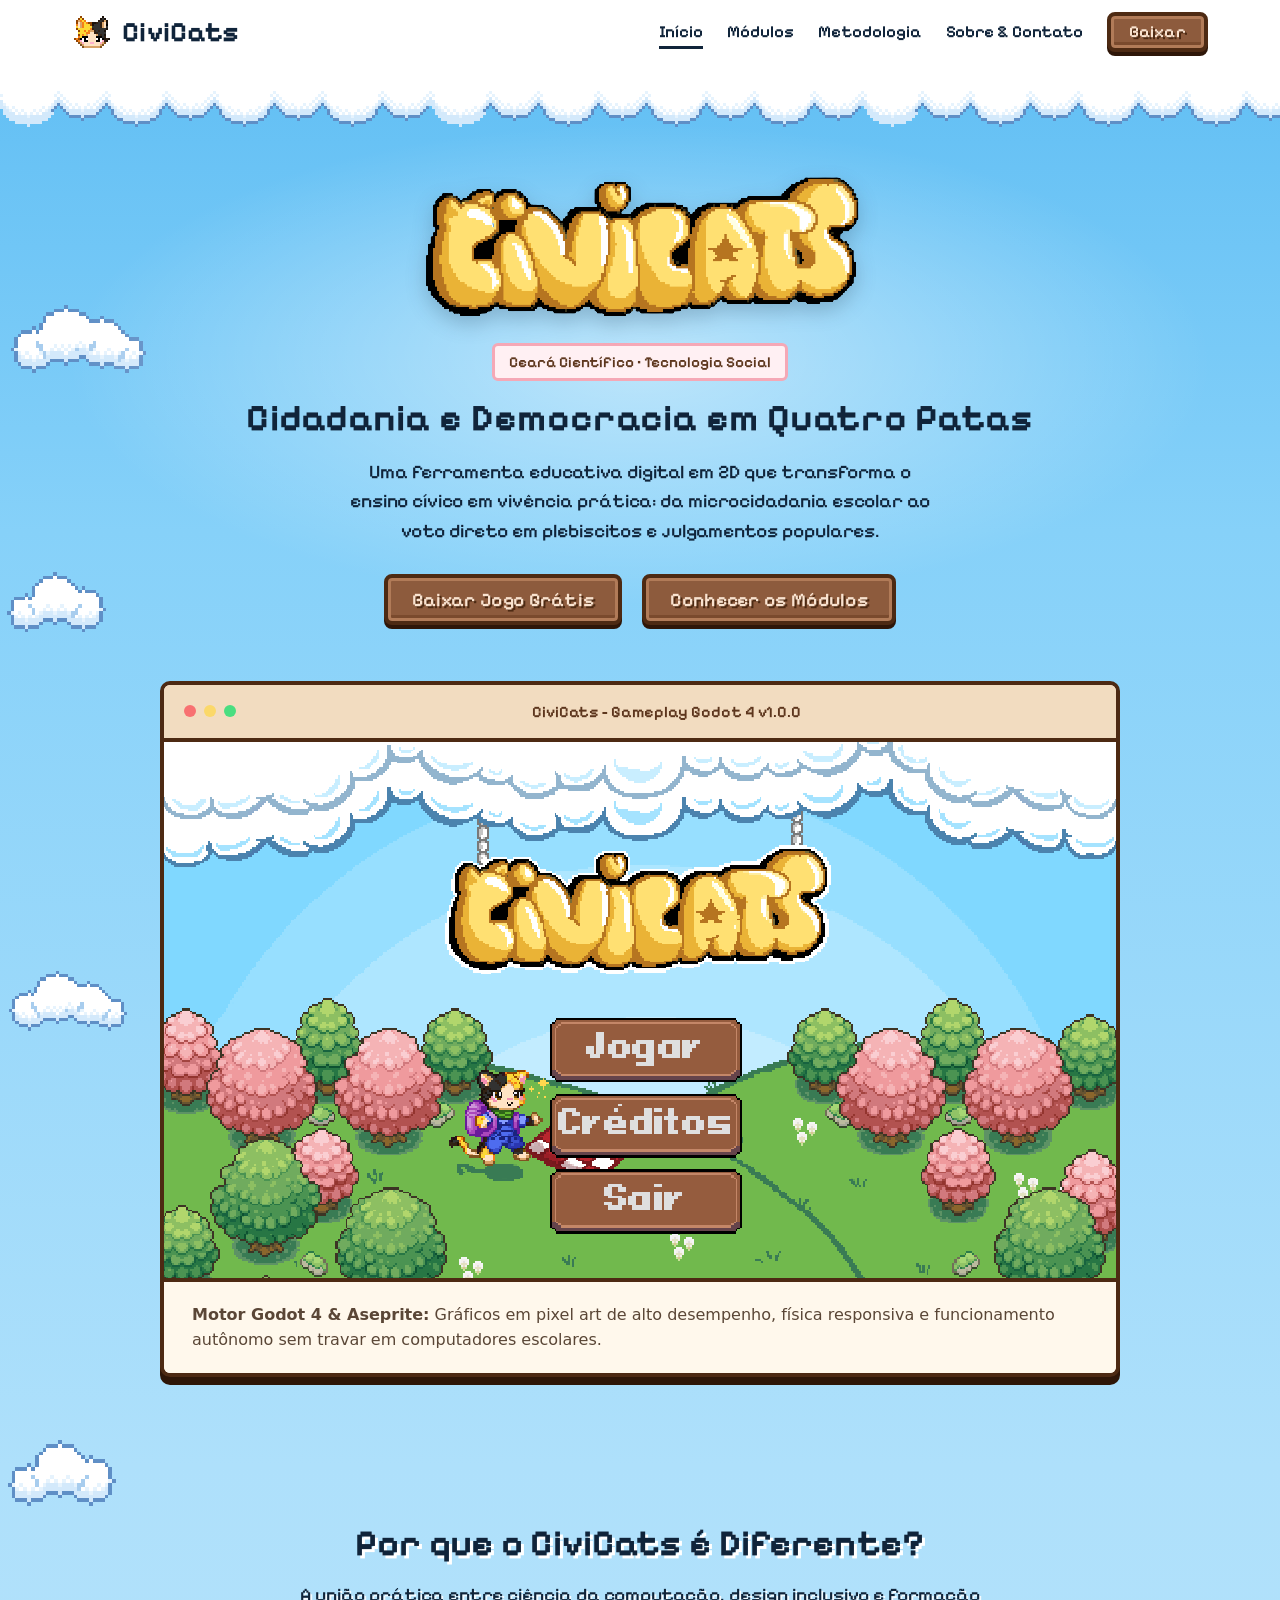
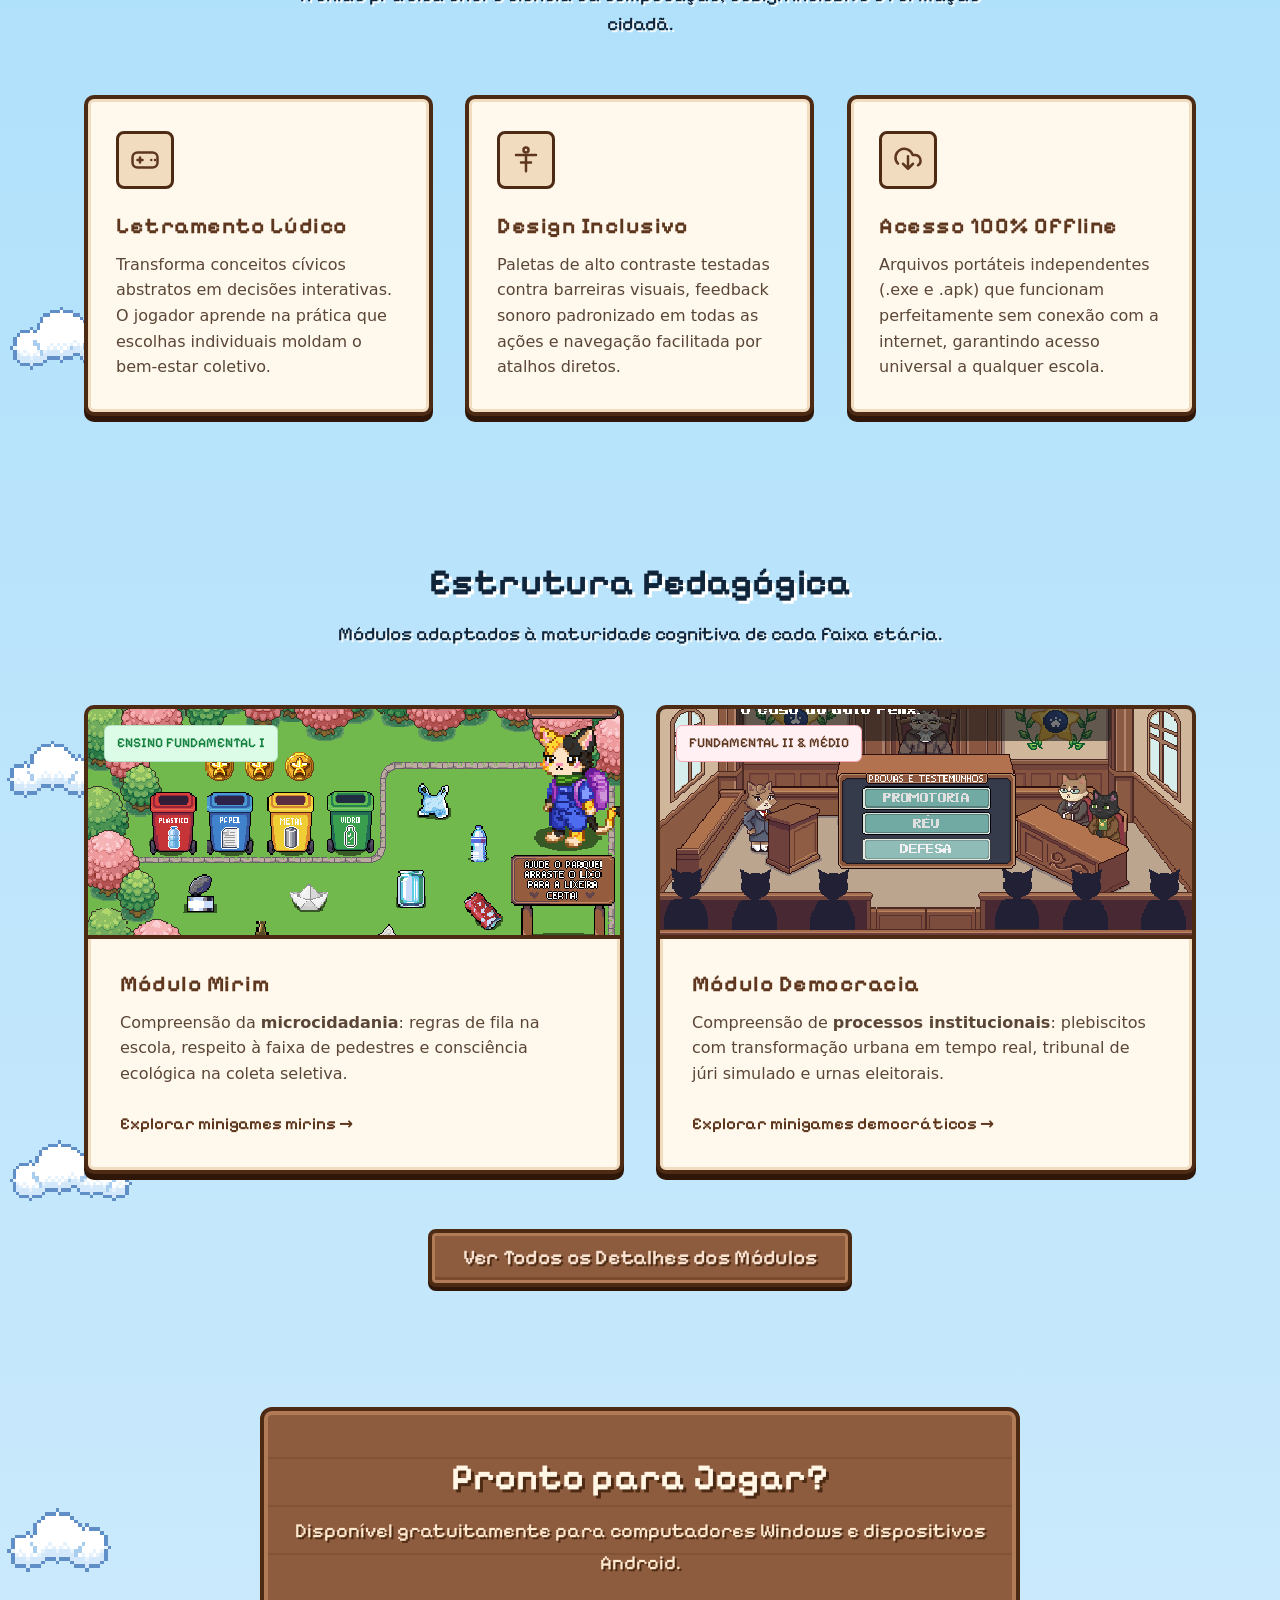
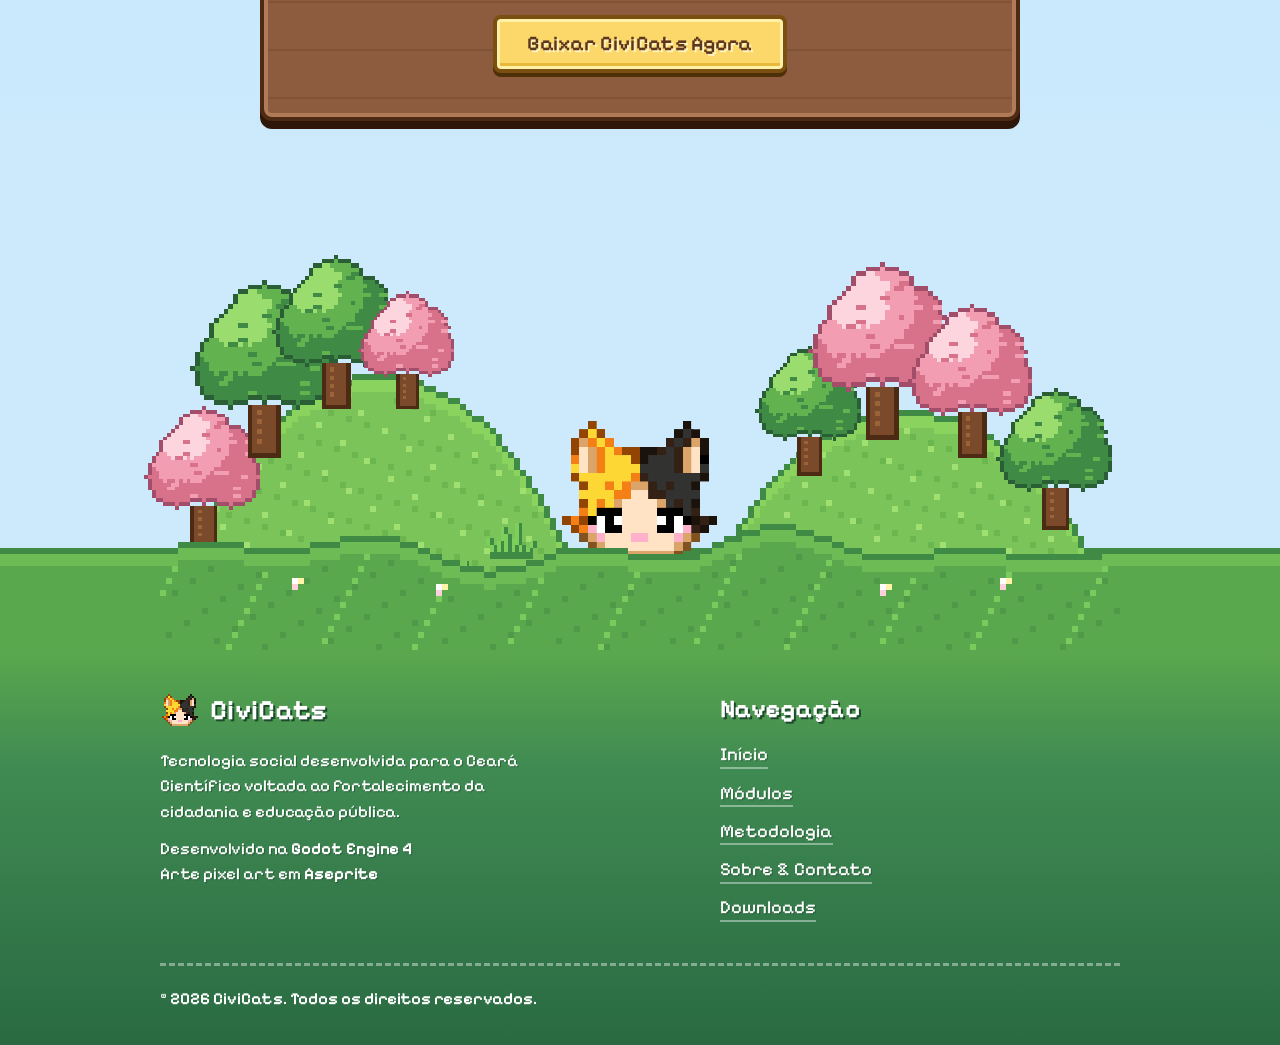
==== commit cbb1aa76: "Home: céu na página toda, grama só no footer e nuvens redesenhadas O cenário (colinas, árvores, gati" ====
--- a/index.html
+++ b/index.html
@@ -60,14 +60,20 @@
 
   <main id="conteudo-principal">
 
-    <!-- HERO: céu, logo, apresentação e o gramado com árvores e o gatinho -->
+    <!-- Nuvens decorativas pelo céu da página inteira -->
+    <div class="page-sky" aria-hidden="true">
+      <img src="assets/images/home/cloud-a.svg" alt="" class="sky-cloud" style="--top:7%;  --w:150px; --dur:110s; --delay:-30s">
+      <img src="assets/images/home/cloud-b.svg" alt="" class="sky-cloud" style="--top:15%; --w:110px; --dur:150s; --delay:-110s">
+      <img src="assets/images/home/cloud-a.svg" alt="" class="sky-cloud" style="--top:27%; --w:130px; --dur:125s; --delay:-70s">
+      <img src="assets/images/home/cloud-b.svg" alt="" class="sky-cloud" style="--top:41%; --w:120px; --dur:140s; --delay:-20s">
+      <img src="assets/images/home/cloud-a.svg" alt="" class="sky-cloud" style="--top:55%; --w:140px; --dur:115s; --delay:-90s">
+      <img src="assets/images/home/cloud-b.svg" alt="" class="sky-cloud" style="--top:68%; --w:105px; --dur:160s; --delay:-50s">
+      <img src="assets/images/home/cloud-a.svg" alt="" class="sky-cloud" style="--top:80%; --w:135px; --dur:130s; --delay:-120s">
+      <img src="assets/images/home/cloud-b.svg" alt="" class="sky-cloud" style="--top:91%; --w:115px; --dur:145s; --delay:-10s">
+    </div>
+
+    <!-- HERO: logo e apresentação sobre o céu -->
     <section class="hero" aria-labelledby="hero-title">
-      <div class="hero-sky" aria-hidden="true">
-        <img src="assets/images/home/cloud-a.svg" alt="" class="sky-cloud sky-cloud--1">
-        <img src="assets/images/home/cloud-b.svg" alt="" class="sky-cloud sky-cloud--2">
-        <img src="assets/images/home/cloud-a.svg" alt="" class="sky-cloud sky-cloud--3">
-      </div>
-
       <div class="hero-inner">
         <img
           src="assets/images/logo-civicats.png"
@@ -88,33 +94,9 @@
         </div>
       </div>
 
-      <!-- Cenário: colinas, árvores e o gatinho (decorativo) -->
-      <div class="meadow-wrap" aria-hidden="true">
-        <div class="meadow">
-          <img src="assets/images/home/hills.svg" alt="" class="meadow-hills">
-
-          <img src="assets/images/home/tree-pink.svg"  alt="" class="tree" style="--x:7;   --w:12; --b:23.6">
-          <img src="assets/images/home/tree-green.svg" alt="" class="tree" style="--x:17;  --w:15; --b:44.4">
-          <img src="assets/images/home/tree-green.svg" alt="" class="tree" style="--x:29;  --w:13; --b:55.6">
-          <img src="assets/images/home/tree-pink.svg"  alt="" class="tree" style="--x:41;  --w:10; --b:55.6">
-          <img src="assets/images/home/tree-green.svg" alt="" class="tree" style="--x:108; --w:11; --b:40.3">
-          <img src="assets/images/home/tree-pink.svg"  alt="" class="tree" style="--x:120; --w:15; --b:48.6">
-          <img src="assets/images/home/tree-pink.svg"  alt="" class="tree" style="--x:135; --w:13; --b:44.4">
-          <img src="assets/images/home/tree-green.svg" alt="" class="tree" style="--x:149; --w:12; --b:27.8">
-
-          <img src="assets/images/home/tuft.svg" alt="" class="tuft" style="--x:58;  --w:6;   --b:21">
-          <img src="assets/images/home/tuft.svg" alt="" class="tuft" style="--x:100; --w:5;   --b:20">
-          <img src="assets/images/home/tuft.svg" alt="" class="tuft" style="--x:50;  --w:4;   --b:15">
-
-          <!-- Mascote: troque por um sprite de corpo inteiro (ex.: assets/images/cat-run.png) quando quiser -->
-          <img src="assets/images/cat-avatar.png" alt="" class="meadow-cat">
-
-          <img src="assets/images/home/hills-front.svg" alt="" class="meadow-front">
-        </div>
-      </div>
     </section>
 
-    <div class="meadow-content">
+    <div class="page-sections">
 
       <!-- Showcase do Jogo com Vídeo -->
       <section class="section section-showcase reveal-item">
@@ -271,8 +253,33 @@
     </div>
   </main>
 
-  <!-- Rodapé: gramado escuro com texto branco -->
+  <!-- Rodapé: único lugar com grama (colinas, árvores e o gatinho pulando) -->
   <footer class="site-footer">
+    <div class="meadow-wrap" aria-hidden="true">
+    <div class="meadow">
+      <img src="assets/images/home/hills.svg" alt="" class="meadow-hills">
+
+      <img src="assets/images/home/tree-pink.svg"  alt="" class="tree" style="--x:7;   --w:12; --b:23.6">
+      <img src="assets/images/home/tree-green.svg" alt="" class="tree" style="--x:17;  --w:15; --b:44.4">
+      <img src="assets/images/home/tree-green.svg" alt="" class="tree" style="--x:29;  --w:13; --b:55.6">
+      <img src="assets/images/home/tree-pink.svg"  alt="" class="tree" style="--x:41;  --w:10; --b:55.6">
+      <img src="assets/images/home/tree-green.svg" alt="" class="tree" style="--x:108; --w:11; --b:40.3">
+      <img src="assets/images/home/tree-pink.svg"  alt="" class="tree" style="--x:120; --w:15; --b:48.6">
+      <img src="assets/images/home/tree-pink.svg"  alt="" class="tree" style="--x:135; --w:13; --b:44.4">
+      <img src="assets/images/home/tree-green.svg" alt="" class="tree" style="--x:149; --w:12; --b:27.8">
+
+      <img src="assets/images/home/tuft.svg" alt="" class="tuft" style="--x:58;  --w:6;   --b:21">
+      <img src="assets/images/home/tuft.svg" alt="" class="tuft" style="--x:100; --w:5;   --b:20">
+      <img src="assets/images/home/tuft.svg" alt="" class="tuft" style="--x:50;  --w:4;   --b:15">
+
+      <!-- Mascote pulando: troque por um sprite de corpo inteiro (ex.: assets/images/cat-run.png) quando quiser -->
+      <img src="assets/images/cat-avatar.png" alt="" class="meadow-cat">
+
+      <img src="assets/images/home/hills-front.svg" alt="" class="meadow-front">
+    </div>
+      </div>
+
+    <div class="footer-body">
     <div class="site-footer-grid">
       <div class="footer-col footer-about">
         <a href="index.html" class="site-brand site-brand--light" aria-label="CiviCats - Página Inicial">
@@ -296,6 +303,7 @@
     </div>
 
     <p class="footer-copy">&copy; 2026 CiviCats. Todos os direitos reservados.</p>
+    </div>
   </footer>
 
   <script src="js/main.js"></script>
--- a/css/home.css
+++ b/css/home.css
@@ -17,8 +17,10 @@
   --meadow: #5aa84e;              /* mesma cor da base de hills.svg */
   --meadow-deep: #3f8a52;
   --forest: #2a6a42;
-  background-color: var(--meadow-deep);
-  font-family: var(--px-font);
+  background-color: #cdeafc;
+  font-family: var(--px-font);
+  font-variant-ligatures: none;          /* evita o 'fi' esquisito da Pixelify Sans */
+  font-feature-settings: 'liga' 0, 'clig' 0;
 }
 
 /* ==========================================================================
@@ -102,10 +104,10 @@
   left: 0;
   right: 0;
   top: 100%;
-  height: 78px;
+  height: 84px;
   z-index: 1;
   pointer-events: none;
-  background: url('../assets/images/home/cloud-strip.svg') repeat-x 0 0 / 360px 78px;
+  background: url('../assets/images/home/cloud-strip.svg') repeat-x 0 0 / 432px 84px;
   image-rendering: pixelated;
 }
 
@@ -228,49 +230,48 @@
 }
 
 /* ==========================================================================
-   Hero: céu, logo e texto
-   ========================================================================== */
-.hero {
+   Céu da página inteira + hero
+   ========================================================================== */
+main {
   position: relative;
-  padding-top: 6rem;                 /* deixa respirar abaixo das nuvens da navbar */
-  overflow: hidden;
-  background: linear-gradient(180deg, #62bff4 0%, #8dd3f9 45%, #c3e9fc 100%);
-}
-
-/* grande halo claro atrás do cenário, como na referência */
-.hero::before {
-  content: '';
-  position: absolute;
-  left: 50%;
-  top: 40%;
-  width: clamp(720px, 125%, 1500px);
-  aspect-ratio: 1;
-  transform: translateX(-50%);
-  border-radius: 50%;
-  background: radial-gradient(circle, #d5f0fe 0 62%, rgba(213, 240, 254, 0.55) 62.5% 100%);
-  pointer-events: none;
-}
-
-.hero-sky {
+  background: linear-gradient(180deg, #62bff4 0%, #86d1f9 14%, #aee0fb 42%, #cdeafc 100%);
+}
+
+.page-sky {
   position: absolute;
   inset: 0;
+  z-index: 0;
+  overflow: hidden;
   pointer-events: none;
 }
 
 .sky-cloud {
   position: absolute;
   left: 0;
+  top: var(--top);
+  width: var(--w);
+  height: auto;
   image-rendering: pixelated;
-  animation: sky-drift linear infinite;
-}
-
-.sky-cloud--1 { top: 18%; width: 150px; animation-duration: 95s;  animation-delay: -30s; }
-.sky-cloud--2 { top: 44%; width: 112px; animation-duration: 130s; animation-delay: -95s; opacity: 0.95; }
-.sky-cloud--3 { top: 31%; width: 130px; animation-duration: 110s; animation-delay: -60s; }
+  animation: sky-drift var(--dur) linear infinite;
+  animation-delay: var(--delay);
+}
 
 @keyframes sky-drift {
-  from { transform: translateX(-200px); }
-  to   { transform: translateX(calc(100vw + 200px)); }
+  from { transform: translateX(-220px); }
+  to   { transform: translateX(calc(100vw + 220px)); }
+}
+
+.hero,
+.page-sections {
+  position: relative;
+  z-index: 1;
+}
+
+.hero {
+  padding-top: 6.75rem;                 /* respiro abaixo das nuvens da navbar */
+  padding-bottom: 1rem;
+  /* brilho suave atrás do título, sem bordas duras */
+  background: radial-gradient(ellipse 62% 58% at 50% 52%, rgba(255, 255, 255, 0.5), rgba(255, 255, 255, 0) 72%);
 }
 
 .hero-inner {
@@ -345,7 +346,7 @@
   --cell: calc(min(100vw, 960px) / 160);   /* 1 "pixel" do SVG das colinas */
   position: relative;
   z-index: 1;
-  margin-top: 1.5rem;
+  margin-top: 0;
   /* estende o gramado para os lados em telas maiores que 960px */
   background: linear-gradient(
     to top,
@@ -396,20 +397,21 @@
   left: 41%;
   bottom: 21%;
   width: 18%;
-  animation: cat-bob 1.1s steps(2) infinite alternate;
-}
-
-@keyframes cat-bob {
-  from { transform: translateY(0); }
-  to   { transform: translateY(-9%); }
+  animation: cat-jump 1.7s cubic-bezier(0.3, 0.7, 0.4, 1) infinite;
+}
+
+@keyframes cat-jump {
+  0%, 100% { transform: translateY(14%); }
+  42%      { transform: translateY(-62%); }
+  82%      { transform: translateY(14%); }
 }
 
 /* ==========================================================================
    Conteúdo abaixo do hero (sobre o gramado)
    ========================================================================== */
-.meadow-content {
-  background: linear-gradient(180deg, var(--meadow) 0, var(--meadow-deep) 340px, var(--meadow-deep) 100%);
-  padding-bottom: 5rem;
+/* Seções sobre o céu */
+.page-sections {
+  padding-bottom: 4rem;
 }
 
 body.home .section-showcase { padding-top: 2.5rem; }
@@ -421,8 +423,8 @@
   font-size: clamp(1.7rem, 3.2vw, 2.3rem);
   line-height: 1.2;
   letter-spacing: 0.3px;
-  color: #ffffff;
-  text-shadow: 3px 3px 0 #1d4a2c;
+  color: var(--ink);
+  text-shadow: 3px 3px 0 #ffffff;
 }
 
 body.home .section-desc {
@@ -430,8 +432,8 @@
   font-weight: 500;
   font-size: 1.2rem;
   line-height: 1.5;
-  color: #f6fff0;
-  text-shadow: 2px 2px 0 rgba(29, 74, 44, 0.85);
+  color: var(--ink);
+  text-shadow: 2px 2px 0 rgba(255, 255, 255, 0.85);
 }
 
 /* Cards no estilo "janela de jogo" */
@@ -554,14 +556,18 @@
 }
 
 /* ==========================================================================
-   Rodapé: gramado escuro com texto branco
+   Rodapé: o único lugar com grama (colinas, árvores, gatinho pulando)
    ========================================================================== */
 .site-footer {
   position: relative;
-  padding: 5.5rem 1.5rem 2rem;
+  overflow: hidden;
+  margin-top: 1rem;
   color: #ffffff;
-  background: var(--forest) url('../assets/images/home/footer-edge.svg') repeat-x 0 0 / 192px 56px;
-  image-rendering: auto;
+}
+
+.footer-body {
+  padding: 2.75rem 1.5rem 2rem;
+  background: linear-gradient(180deg, #5aa84e 0, #3f8a52 120px, var(--forest) 100%);
 }
 
 .site-footer-grid {
@@ -579,7 +585,8 @@
   font-weight: 500;
   font-size: 1.05rem;
   line-height: 1.5;
-  color: rgba(255, 255, 255, 0.94);
+  color: #ffffff;
+  text-shadow: 1px 1px 0 rgba(29, 74, 44, 0.6);
 }
 
 .footer-credits { margin-top: 0.75rem; }
@@ -608,7 +615,8 @@
   font-size: 1.15rem;
   color: #ffffff;
   text-decoration: none;
-  border-bottom: 2px solid rgba(255, 255, 255, 0.35);
+  text-shadow: 1px 1px 0 rgba(29, 74, 44, 0.6);
+  border-bottom: 2px solid rgba(255, 255, 255, 0.4);
   padding-bottom: 0.1rem;
   transition: color 0.15s, border-color 0.15s;
 }
@@ -622,12 +630,12 @@
   max-width: 960px;
   margin: 2.5rem auto 0;
   padding-top: 1.25rem;
-  text-align: center;
+  text-align: left;
   font-family: var(--px-font);
   font-weight: 600;
   font-size: 1.05rem;
   color: #ffffff;
-  border-top: 3px dashed rgba(255, 255, 255, 0.35);
+  border-top: 3px dashed rgba(255, 255, 255, 0.4);
 }
 
 @media (max-width: 479px) {
@@ -645,7 +653,7 @@
   .hero-logo,
   .meadow .meadow-cat { animation: none; }
 
-  .sky-cloud--1 { left: 6%; }
-  .sky-cloud--2 { left: 74%; }
-  .sky-cloud--3 { left: 80%; }
-}
+  .sky-cloud:nth-child(odd)  { left: 8%; }
+  .sky-cloud:nth-child(even) { left: 72%; }
+  .meadow .meadow-cat { transform: translateY(-8%); }
+}
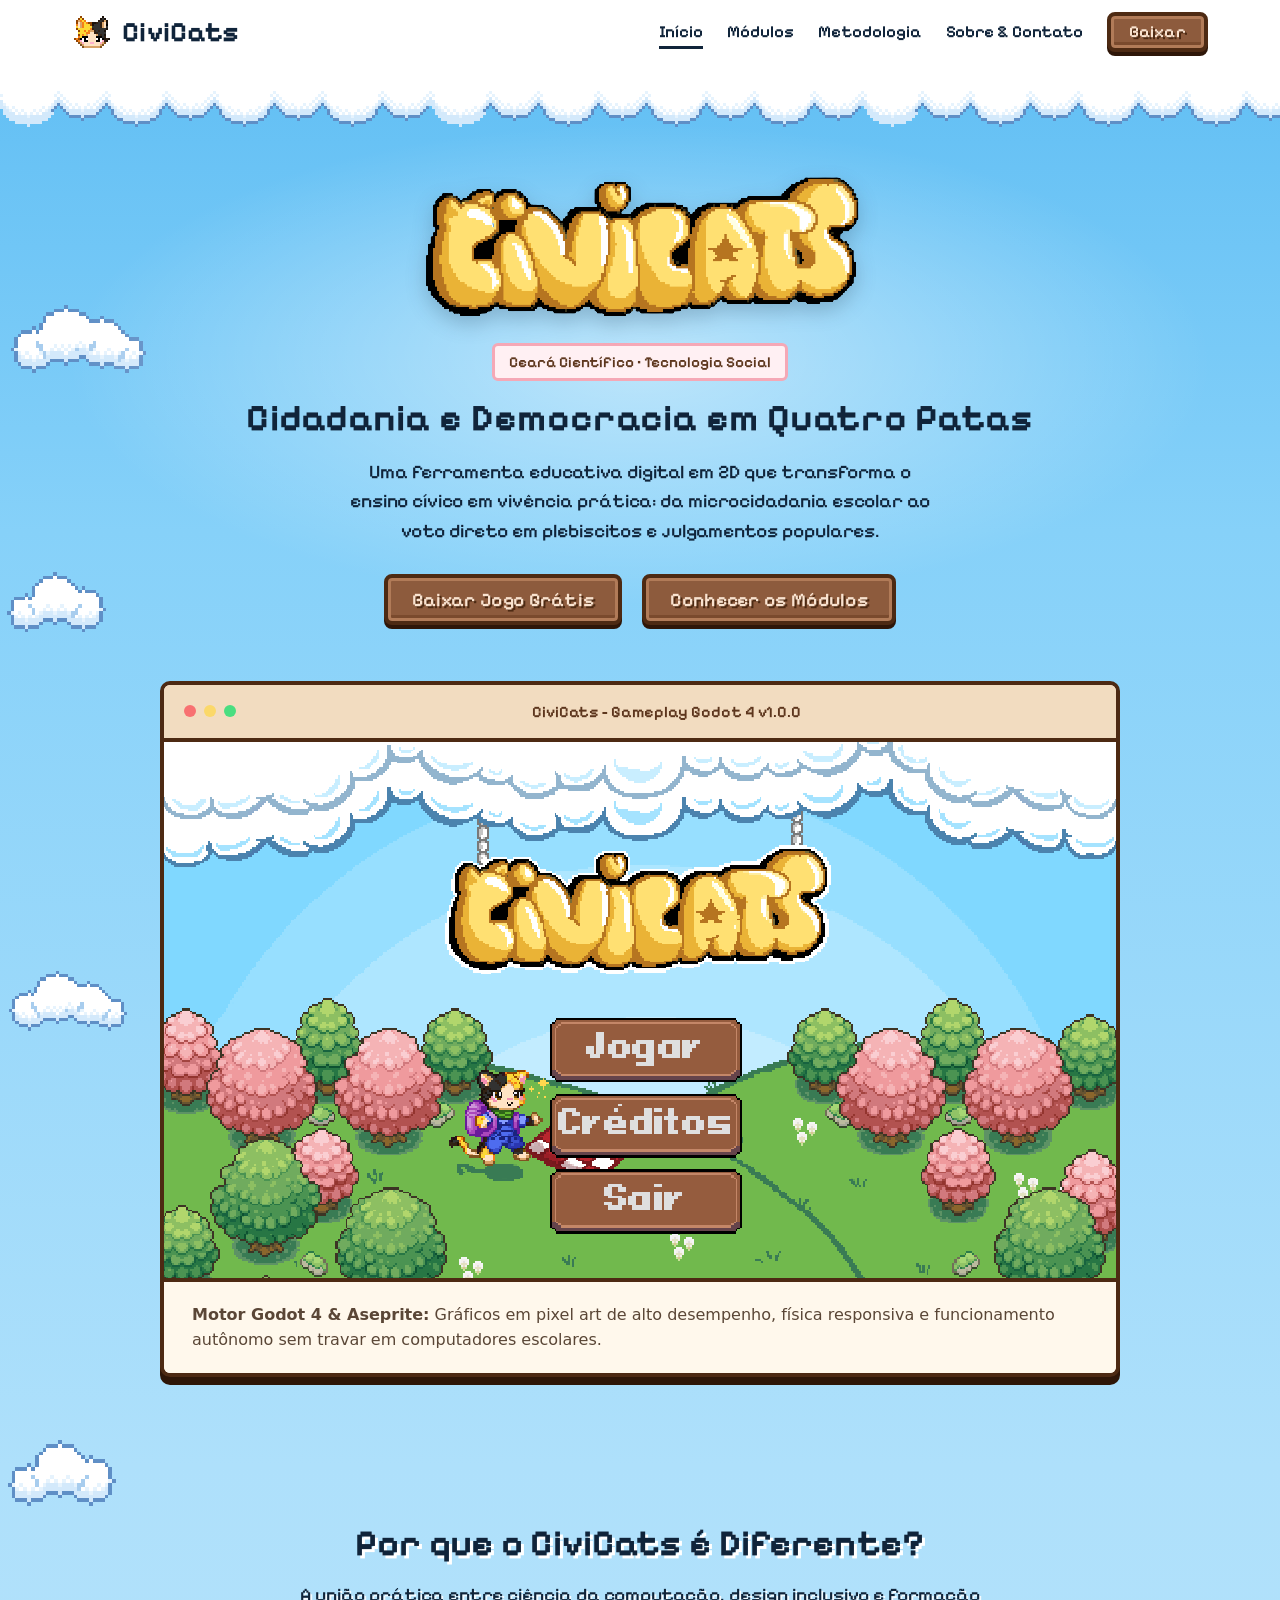
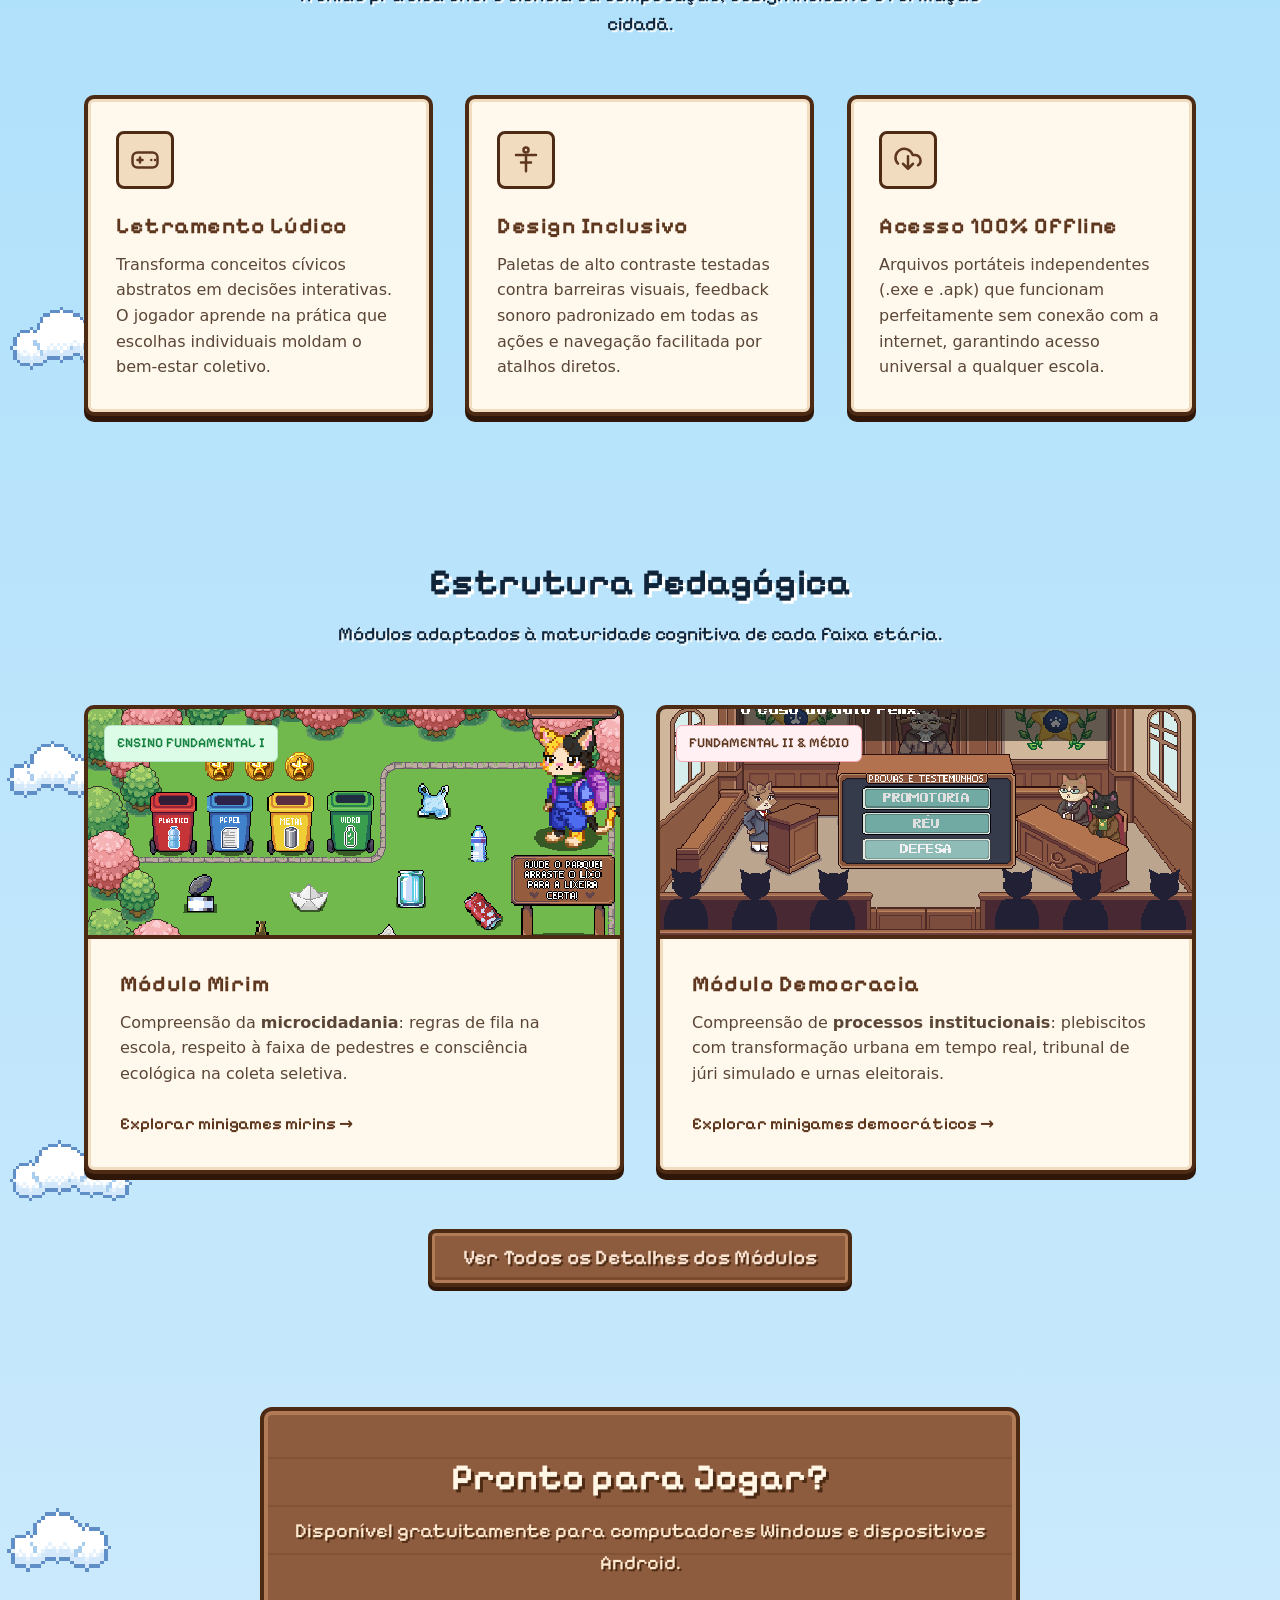
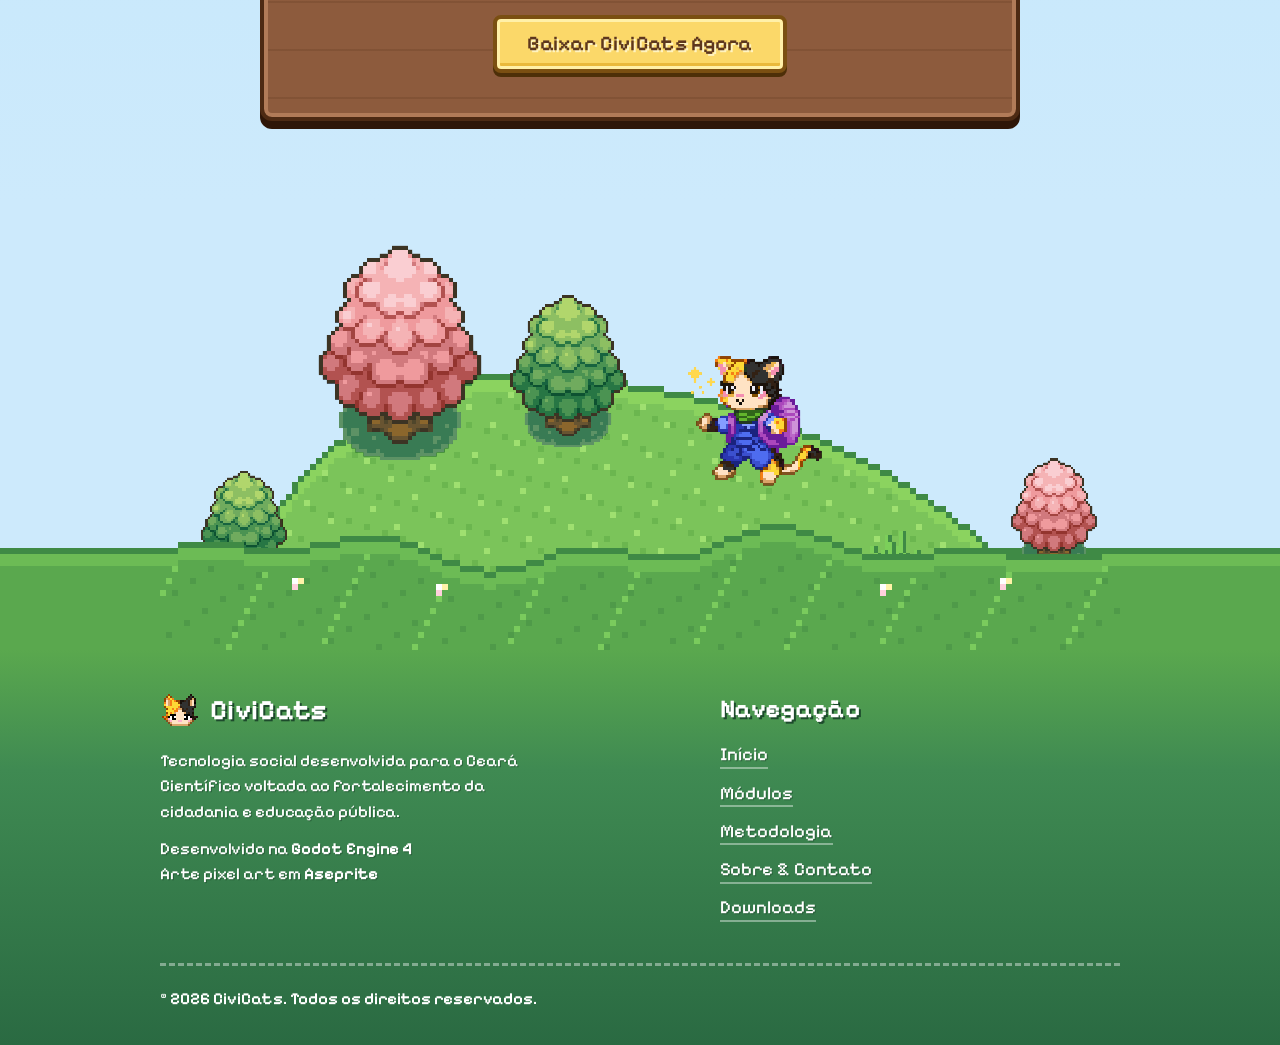
==== commit ee86c2a9: "Home: uma colina só, sprites novos de árvores e do gatinho pulando Co-Authored-By: Claude Sonnet 5.5" ====
--- a/index.html
+++ b/index.html
@@ -259,21 +259,18 @@
     <div class="meadow">
       <img src="assets/images/home/hills.svg" alt="" class="meadow-hills">
 
-      <img src="assets/images/home/tree-pink.svg"  alt="" class="tree" style="--x:7;   --w:12; --b:23.6">
-      <img src="assets/images/home/tree-green.svg" alt="" class="tree" style="--x:17;  --w:15; --b:44.4">
-      <img src="assets/images/home/tree-green.svg" alt="" class="tree" style="--x:29;  --w:13; --b:55.6">
-      <img src="assets/images/home/tree-pink.svg"  alt="" class="tree" style="--x:41;  --w:10; --b:55.6">
-      <img src="assets/images/home/tree-green.svg" alt="" class="tree" style="--x:108; --w:11; --b:40.3">
-      <img src="assets/images/home/tree-pink.svg"  alt="" class="tree" style="--x:120; --w:15; --b:48.6">
-      <img src="assets/images/home/tree-pink.svg"  alt="" class="tree" style="--x:135; --w:13; --b:44.4">
-      <img src="assets/images/home/tree-green.svg" alt="" class="tree" style="--x:149; --w:12; --b:27.8">
-
-      <img src="assets/images/home/tuft.svg" alt="" class="tuft" style="--x:58;  --w:6;   --b:21">
-      <img src="assets/images/home/tuft.svg" alt="" class="tuft" style="--x:100; --w:5;   --b:20">
-      <img src="assets/images/home/tuft.svg" alt="" class="tuft" style="--x:50;  --w:4;   --b:15">
-
-      <!-- Mascote pulando: troque por um sprite de corpo inteiro (ex.: assets/images/cat-run.png) quando quiser -->
-      <img src="assets/images/cat-avatar.png" alt="" class="meadow-cat">
+      <!-- Árvores (sprites) sobre e ao redor da colina. --x = centro, --w = largura, --b = altura da base (em %) -->
+      <img src="assets/images/home/tree-green.png" alt="" class="tree" style="--x:14;  --w:9;  --b:15">
+      <img src="assets/images/home/tree-pink.png"  alt="" class="tree" style="--x:40;  --w:17; --b:44">
+      <img src="assets/images/home/tree-green.png" alt="" class="tree" style="--x:68;  --w:12; --b:47">
+      <img src="assets/images/home/tree-pink.png"  alt="" class="tree" style="--x:149; --w:9;  --b:18">
+
+      <img src="assets/images/home/tuft.svg" alt="" class="tuft" style="--x:26;  --w:5; --b:15">
+      <img src="assets/images/home/tuft.svg" alt="" class="tuft" style="--x:122; --w:6; --b:19">
+      <img src="assets/images/home/tuft.svg" alt="" class="tuft" style="--x:84; --w:4; --b:15">
+
+      <!-- Mascote pulando (sprite de corpo inteiro) -->
+      <img src="assets/images/home/cat-jump.png" alt="" class="meadow-cat">
 
       <img src="assets/images/home/hills-front.svg" alt="" class="meadow-front">
     </div>
--- a/css/home.css
+++ b/css/home.css
@@ -394,16 +394,16 @@
 
 .meadow .meadow-cat {
   z-index: 3;
-  left: 41%;
-  bottom: 21%;
-  width: 18%;
+  left: 55%;
+  bottom: 38%;
+  width: 14%;
   animation: cat-jump 1.7s cubic-bezier(0.3, 0.7, 0.4, 1) infinite;
 }
 
 @keyframes cat-jump {
-  0%, 100% { transform: translateY(14%); }
-  42%      { transform: translateY(-62%); }
-  82%      { transform: translateY(14%); }
+  0%, 100% { transform: translateY(8%); }
+  42%      { transform: translateY(-40%); }
+  82%      { transform: translateY(8%); }
 }
 
 /* ==========================================================================
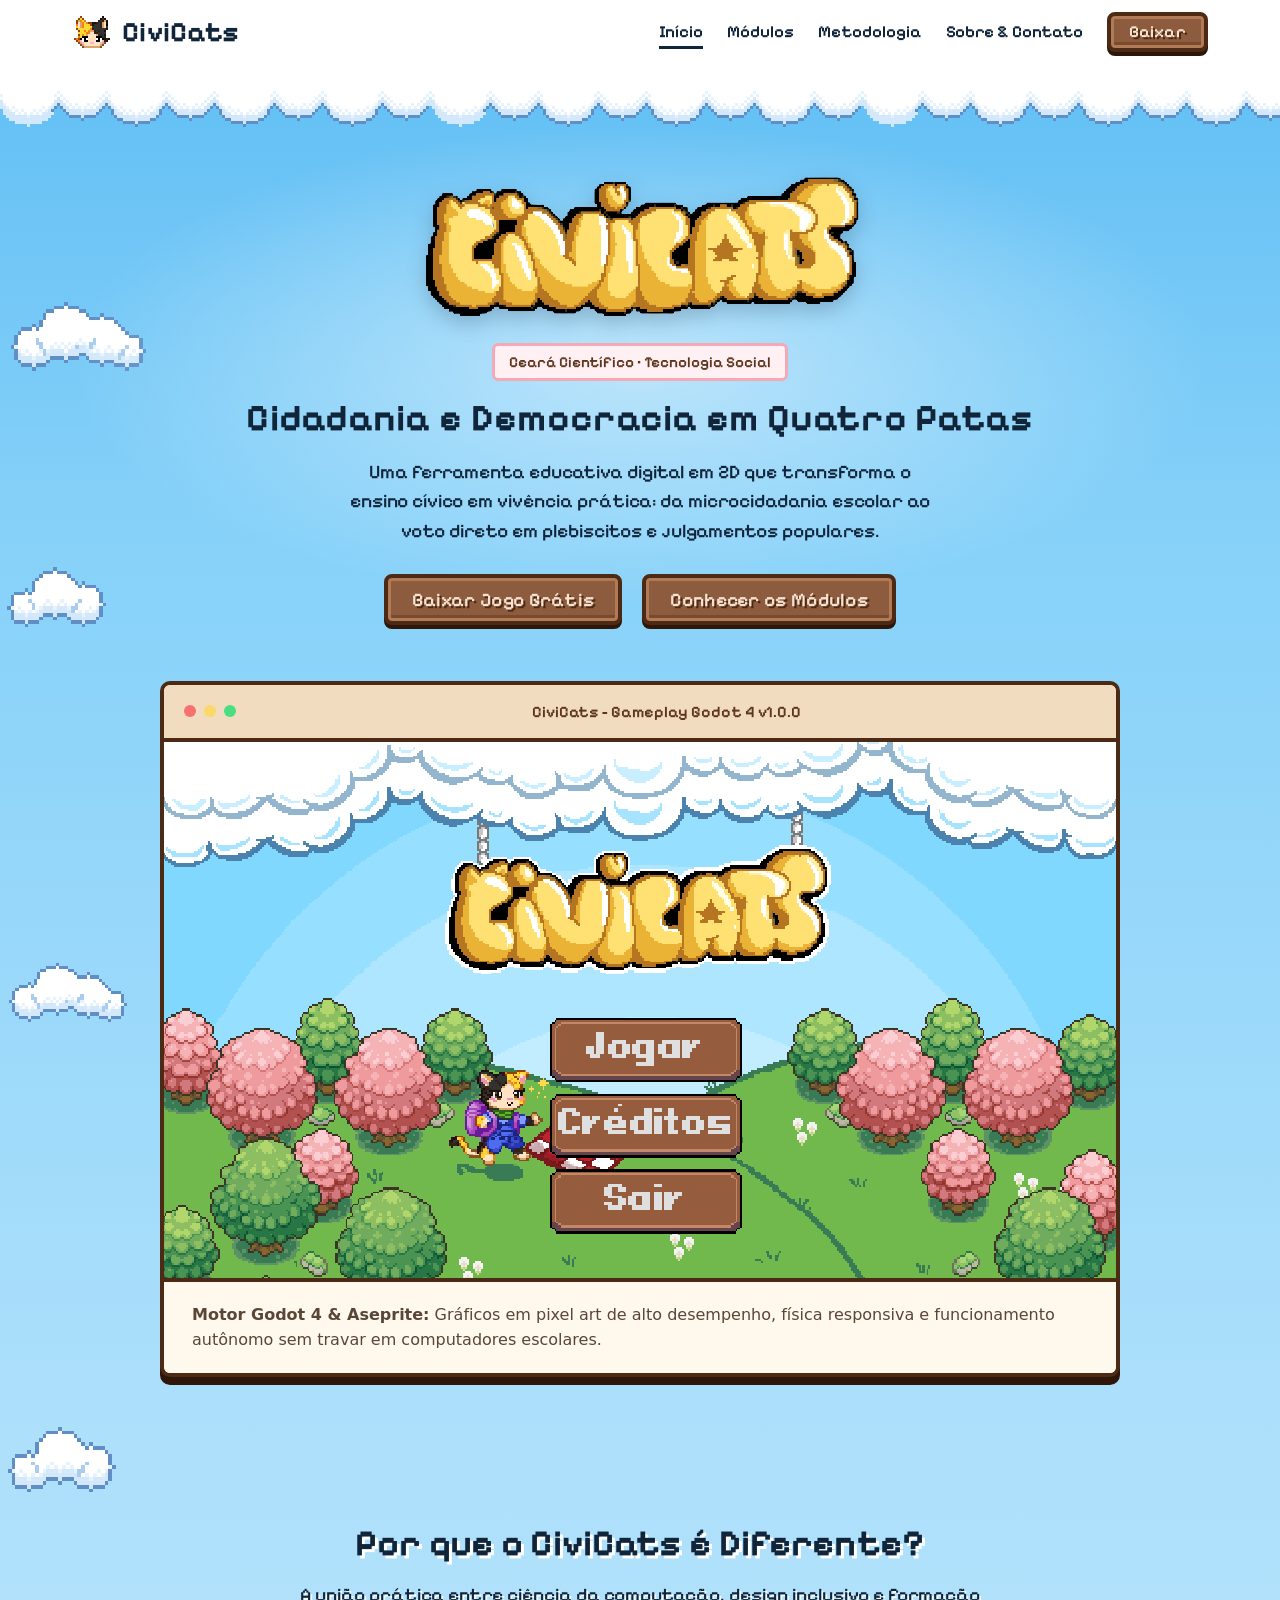
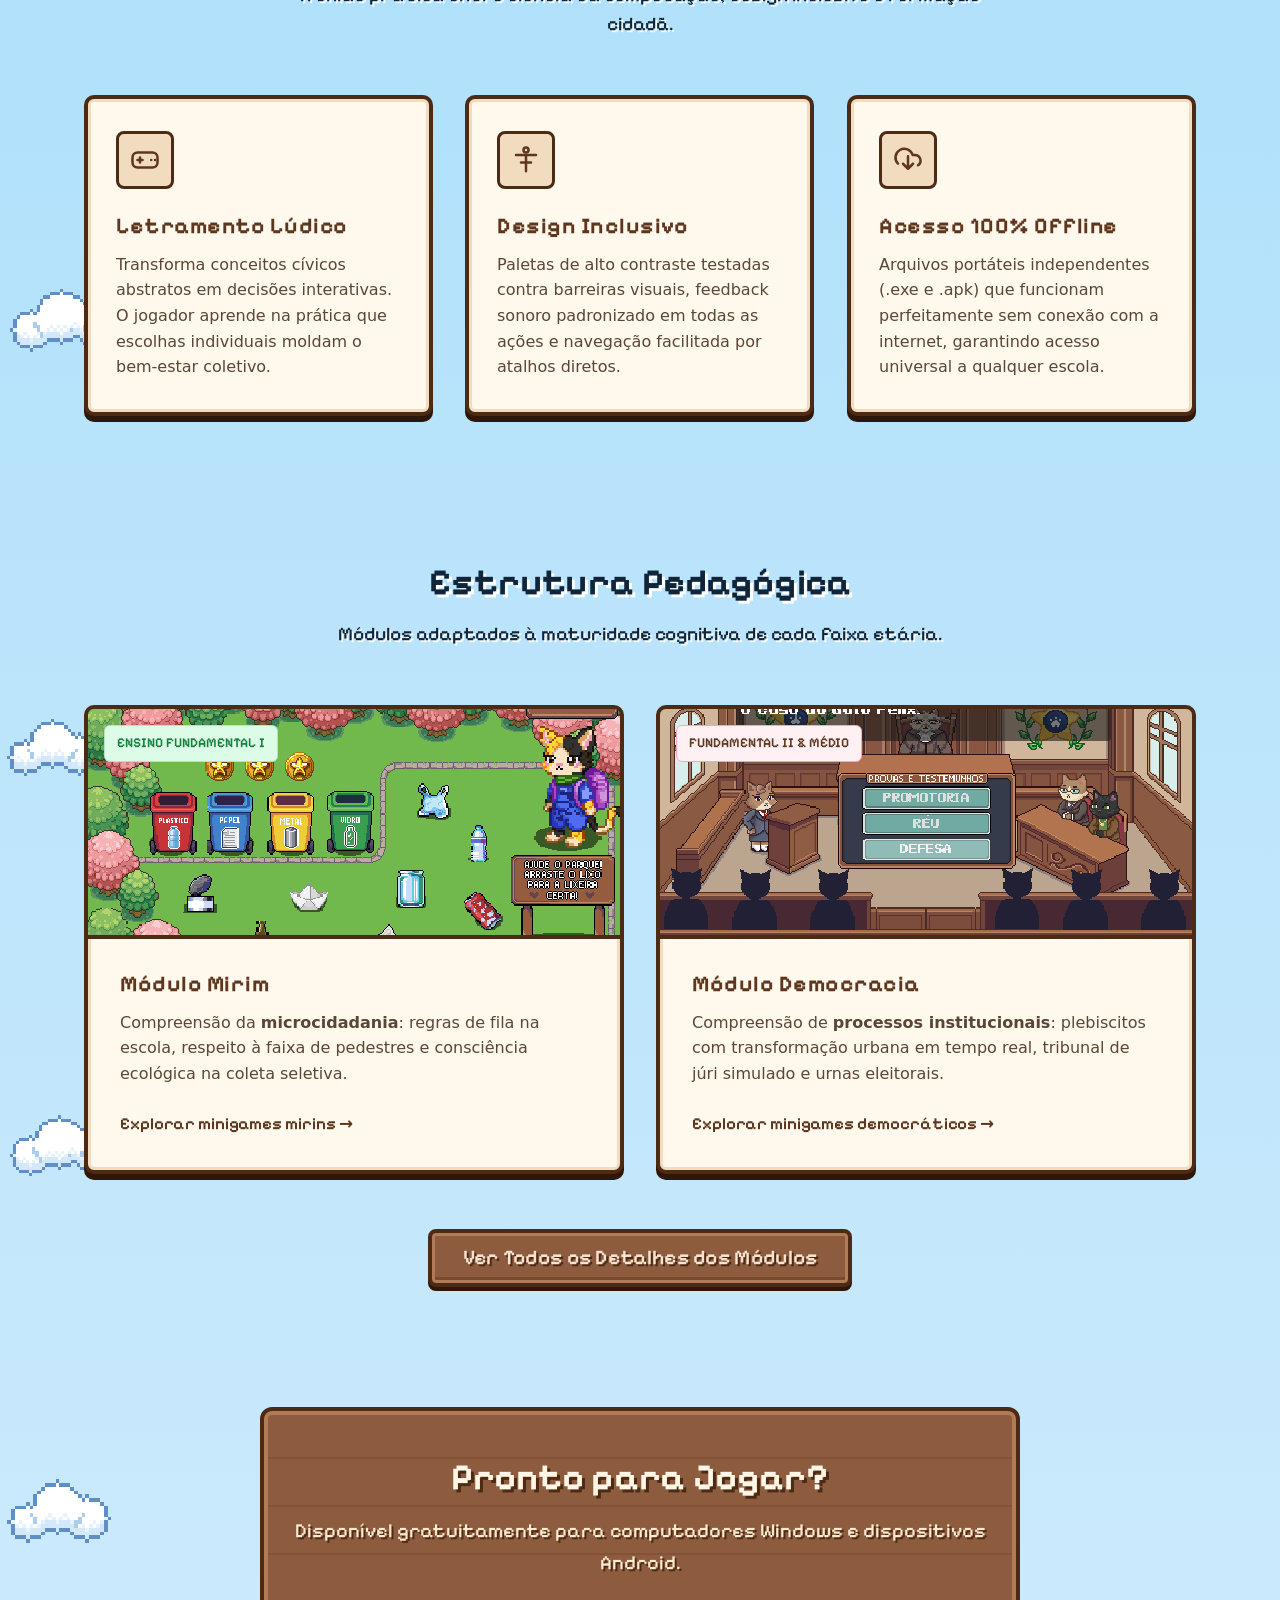
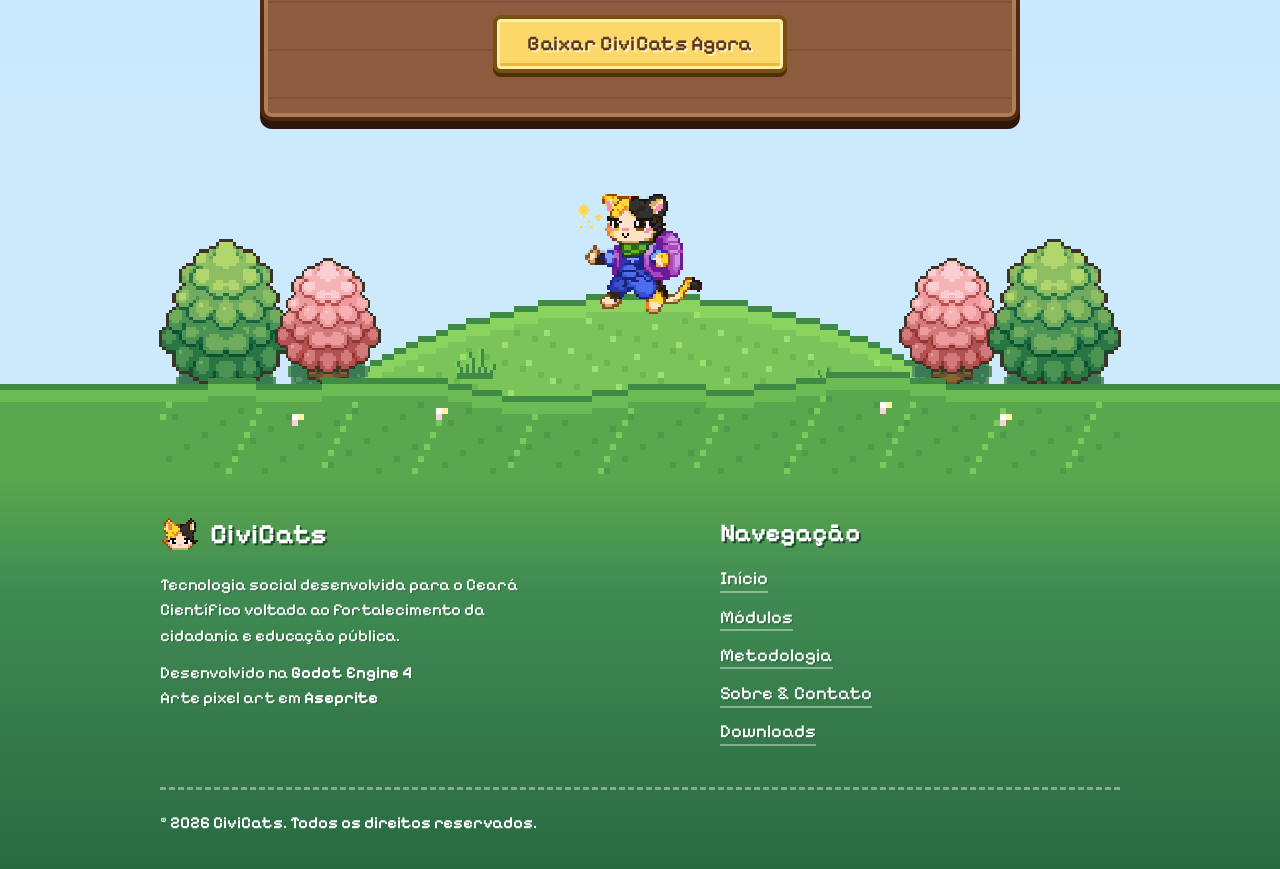
==== commit d68789af: "Home: elevação única, árvores e gatinho sentado com os sprites enviados Substitui as duas colinas po" ====
--- a/index.html
+++ b/index.html
@@ -259,18 +259,17 @@
     <div class="meadow">
       <img src="assets/images/home/hills.svg" alt="" class="meadow-hills">
 
-      <!-- Árvores (sprites) sobre e ao redor da colina. --x = centro, --w = largura, --b = altura da base (em %) -->
-      <img src="assets/images/home/tree-green.png" alt="" class="tree" style="--x:14;  --w:9;  --b:15">
-      <img src="assets/images/home/tree-pink.png"  alt="" class="tree" style="--x:40;  --w:17; --b:44">
-      <img src="assets/images/home/tree-green.png" alt="" class="tree" style="--x:68;  --w:12; --b:47">
-      <img src="assets/images/home/tree-pink.png"  alt="" class="tree" style="--x:149; --w:9;  --b:18">
-
-      <img src="assets/images/home/tuft.svg" alt="" class="tuft" style="--x:26;  --w:5; --b:15">
-      <img src="assets/images/home/tuft.svg" alt="" class="tuft" style="--x:122; --w:6; --b:19">
-      <img src="assets/images/home/tuft.svg" alt="" class="tuft" style="--x:84; --w:4; --b:15">
-
-      <!-- Mascote pulando (sprite de corpo inteiro) -->
-      <img src="assets/images/home/cat-jump.png" alt="" class="meadow-cat">
+      <!-- Árvores (sprites enviados): uma dupla de cada lado da elevação -->
+      <img src="assets/images/home/tree-green.png" alt="" class="tree" style="--x:11;  --w:14; --b:13">
+      <img src="assets/images/home/tree-pink.png"  alt="" class="tree" style="--x:28;  --w:11; --b:17.5">
+      <img src="assets/images/home/tree-pink.png"  alt="" class="tree" style="--x:132; --w:11; --b:17.5">
+      <img src="assets/images/home/tree-green.png" alt="" class="tree" style="--x:149; --w:14; --b:13">
+
+      <img src="assets/images/home/tuft.svg" alt="" class="tuft" style="--x:52;  --w:5; --b:22">
+      <img src="assets/images/home/tuft.svg" alt="" class="tuft" style="--x:110; --w:4; --b:19">
+
+      <!-- Mascote sentado no topo da elevação (sprite do gatinho) -->
+      <img src="assets/images/home/cat-sit.png" alt="" class="meadow-cat">
 
       <img src="assets/images/home/hills-front.svg" alt="" class="meadow-front">
     </div>
--- a/css/home.css
+++ b/css/home.css
@@ -346,14 +346,15 @@
   --cell: calc(min(100vw, 960px) / 160);   /* 1 "pixel" do SVG das colinas */
   position: relative;
   z-index: 1;
-  margin-top: 0;
+  pointer-events: none;
+  margin-top: calc(var(--cell) * -24);   /* aproxima o cenário: o topo do SVG é só céu */
   /* estende o gramado para os lados em telas maiores que 960px */
   background: linear-gradient(
     to top,
-    #5aa84e 0, #5aa84e calc(var(--cell) * 14),
-    #6cbb55 calc(var(--cell) * 14), #6cbb55 calc(var(--cell) * 16),
-    #3f8a45 calc(var(--cell) * 16), #3f8a45 calc(var(--cell) * 17),
-    transparent calc(var(--cell) * 17)
+    #5aa84e 0, #5aa84e calc(var(--cell) * 12),
+    #6cbb55 calc(var(--cell) * 12), #6cbb55 calc(var(--cell) * 14),
+    #3f8a45 calc(var(--cell) * 14), #3f8a45 calc(var(--cell) * 15),
+    transparent calc(var(--cell) * 15)
   );
 }
 
@@ -394,16 +395,17 @@
 
 .meadow .meadow-cat {
   z-index: 3;
-  left: 55%;
-  bottom: 38%;
-  width: 14%;
-  animation: cat-jump 1.7s cubic-bezier(0.3, 0.7, 0.4, 1) infinite;
-}
-
-@keyframes cat-jump {
-  0%, 100% { transform: translateY(8%); }
-  42%      { transform: translateY(-40%); }
-  82%      { transform: translateY(8%); }
+  left: 43.5%;
+  bottom: 37%;
+  width: 13%;
+  transform-origin: 50% 100%;
+  animation: cat-idle 2.4s steps(1) infinite;
+}
+
+/* respiração leve do gatinho sentado */
+@keyframes cat-idle {
+  0%, 100% { transform: translateY(0) scaleY(1); }
+  50%      { transform: translateY(0) scaleY(1.025); }
 }
 
 /* ==========================================================================
@@ -411,7 +413,7 @@
    ========================================================================== */
 /* Seções sobre o céu */
 .page-sections {
-  padding-bottom: 4rem;
+  padding-bottom: 2rem;
 }
 
 body.home .section-showcase { padding-top: 2.5rem; }
@@ -655,5 +657,4 @@
 
   .sky-cloud:nth-child(odd)  { left: 8%; }
   .sky-cloud:nth-child(even) { left: 72%; }
-  .meadow .meadow-cat { transform: translateY(-8%); }
-}
+}
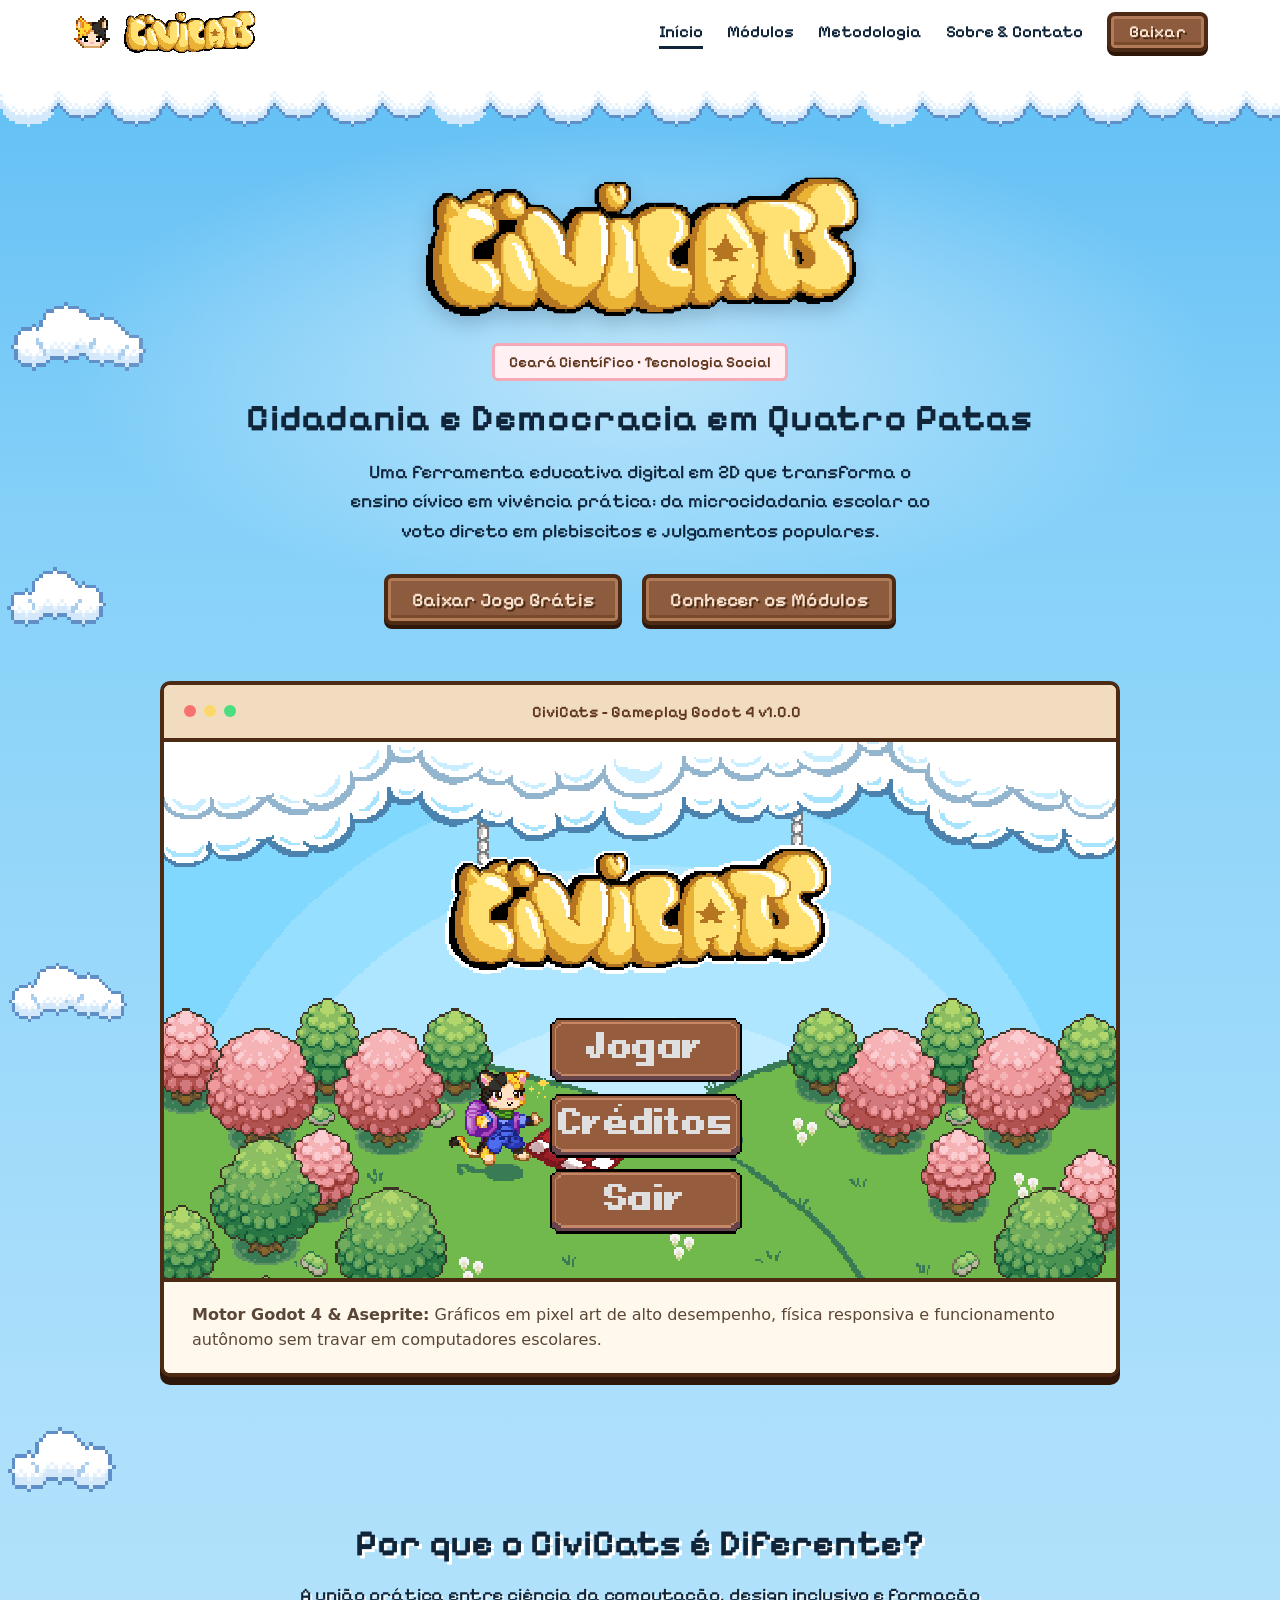
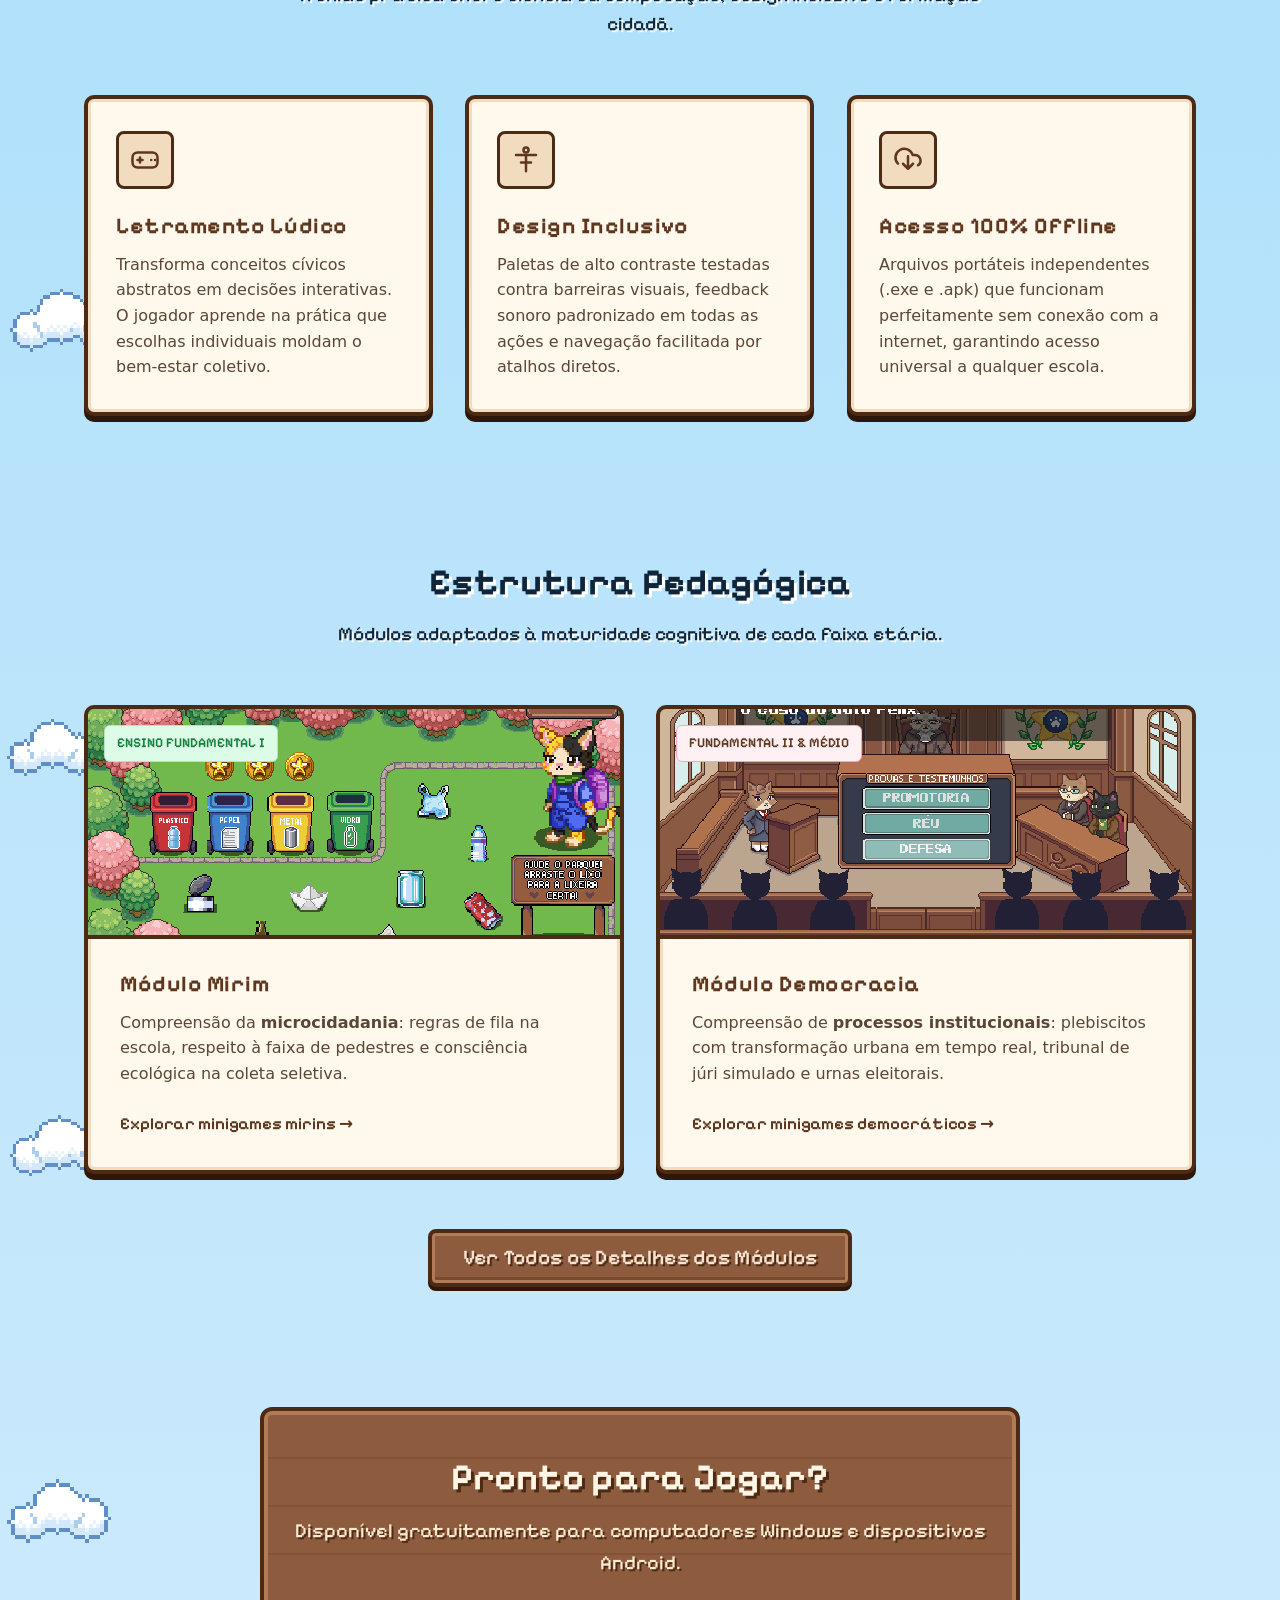
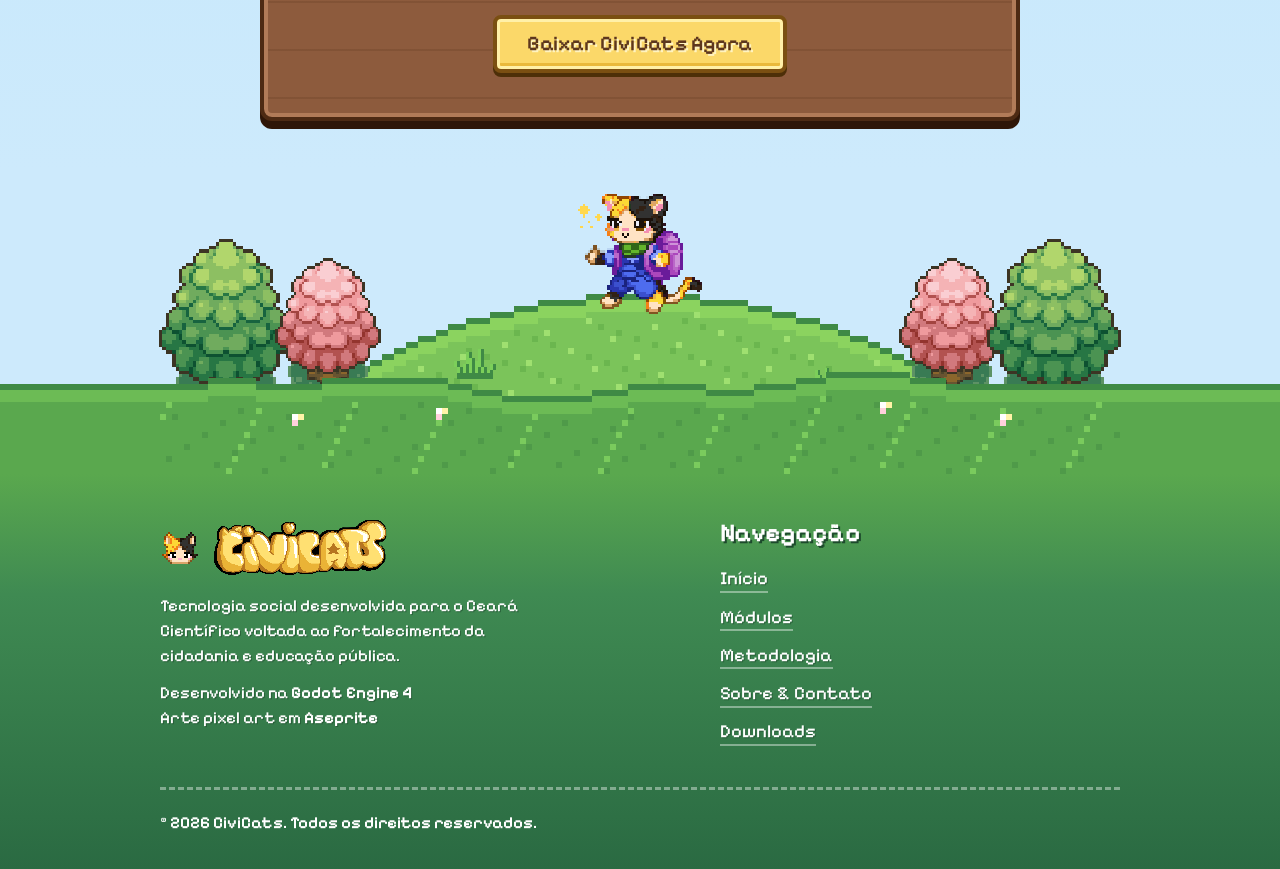
==== commit 496fd291: "Logo no lugar do nome e nova página de módulos no tema pixel art Navbar e footer usam a logo. modulo" ====
--- a/index.html
+++ b/index.html
@@ -29,7 +29,7 @@
     <div class="site-header-bar">
       <a href="index.html" class="site-brand" aria-label="CiviCats - Página Inicial">
         <img src="assets/images/cat-avatar.png" alt="" class="site-brand-icon" width="40" height="32">
-        <span class="site-brand-name">CiviCats</span>
+        <img src="assets/images/logo-civicats.png" alt="CiviCats" class="site-brand-logo" width="1349" height="424">
       </a>
 
       <!-- Botão Hamburguer Mobile -->
@@ -280,7 +280,7 @@
       <div class="footer-col footer-about">
         <a href="index.html" class="site-brand site-brand--light" aria-label="CiviCats - Página Inicial">
           <img src="assets/images/cat-avatar.png" alt="" class="site-brand-icon" width="40" height="32">
-          <span class="site-brand-name">CiviCats</span>
+          <img src="assets/images/logo-civicats.png" alt="CiviCats" class="site-brand-logo" width="1349" height="424">
         </a>
         <p class="footer-text">Tecnologia social desenvolvida para o Ceará Científico voltada ao fortalecimento da cidadania e educação pública.</p>
         <p class="footer-text footer-credits">Desenvolvido na <strong>Godot Engine 4</strong><br>Arte pixel art em <strong>Aseprite</strong></p>
--- a/css/home.css
+++ b/css/home.css
@@ -139,16 +139,17 @@
 
 .site-brand:hover .site-brand-icon { transform: rotate(-8deg) scale(1.08); }
 
-.site-brand-name {
-  font-family: var(--px-font);
-  font-weight: 700;
-  font-size: 1.75rem;
-  line-height: 1;
-  letter-spacing: 0.5px;
-}
+.site-brand-logo {
+  height: 46px;
+  width: auto;
+  margin-left: -0.35rem;
+  image-rendering: pixelated;
+  display: block;
+}
+
+.site-footer .site-brand-logo { height: 60px; }
 
 .site-brand--light { color: #ffffff; }
-.site-brand--light .site-brand-name { text-shadow: 2px 2px 0 #1d4a2c; }
 
 .top-nav { position: relative; z-index: 2; }
 
@@ -193,7 +194,7 @@
 @media (min-width: 760px) and (max-width: 999px) {
   .top-nav-list { gap: 1rem; }
   .top-nav-link { font-size: 0.95rem; }
-  .site-brand-name { font-size: 1.5rem; }
+  .site-brand-logo { height: 38px; }
   .btn-pixel--sm { font-size: 0.95rem; padding: 0.35rem 0.9rem; }
 }
 
@@ -641,7 +642,8 @@
 }
 
 @media (max-width: 479px) {
-  .site-footer-grid { gap: 1.5rem 1.25rem; }
+  .site-footer-grid { grid-template-columns: minmax(0, 1fr) minmax(0, 0.8fr); gap: 1.5rem 1rem; }
+  .site-footer .site-brand-logo { height: 46px; }
   .footer-text { font-size: 0.95rem; }
   body.home .footer-heading { font-size: 1.35rem; }
   .footer-nav a { font-size: 1.05rem; }
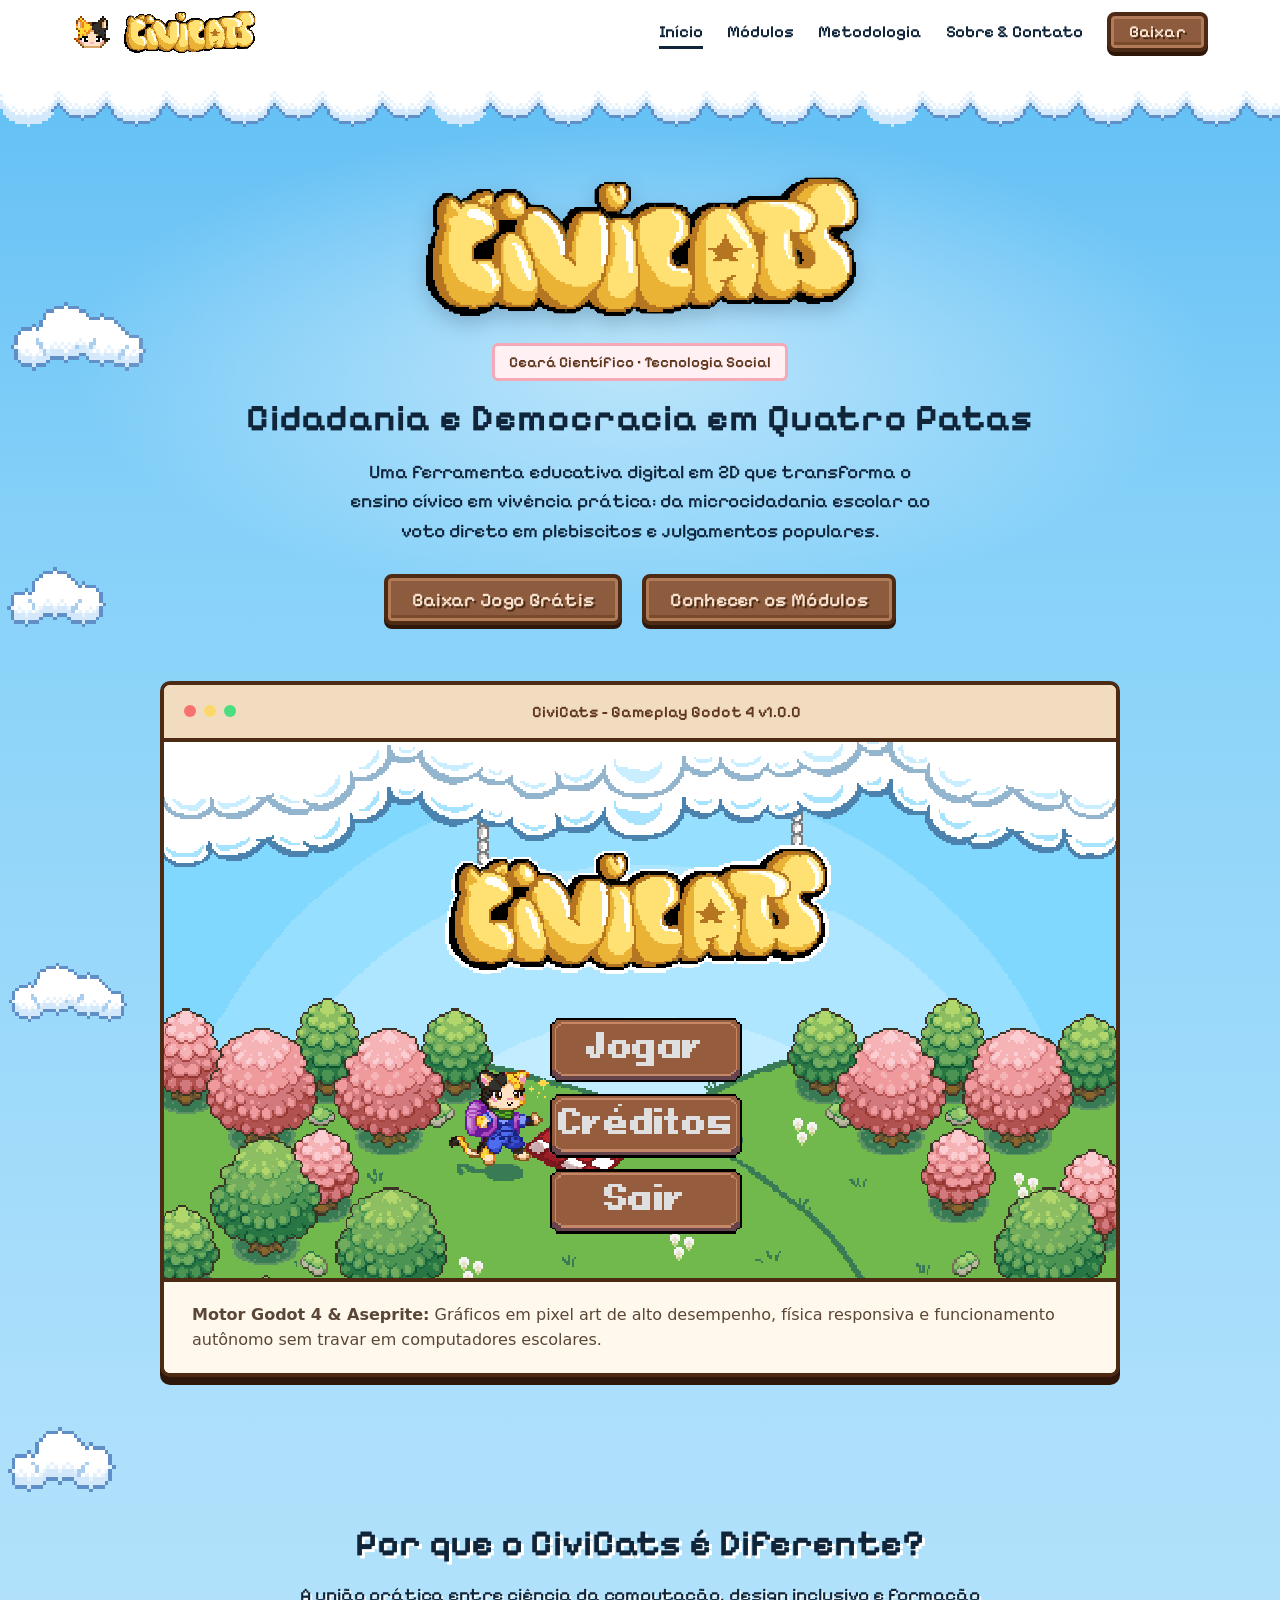
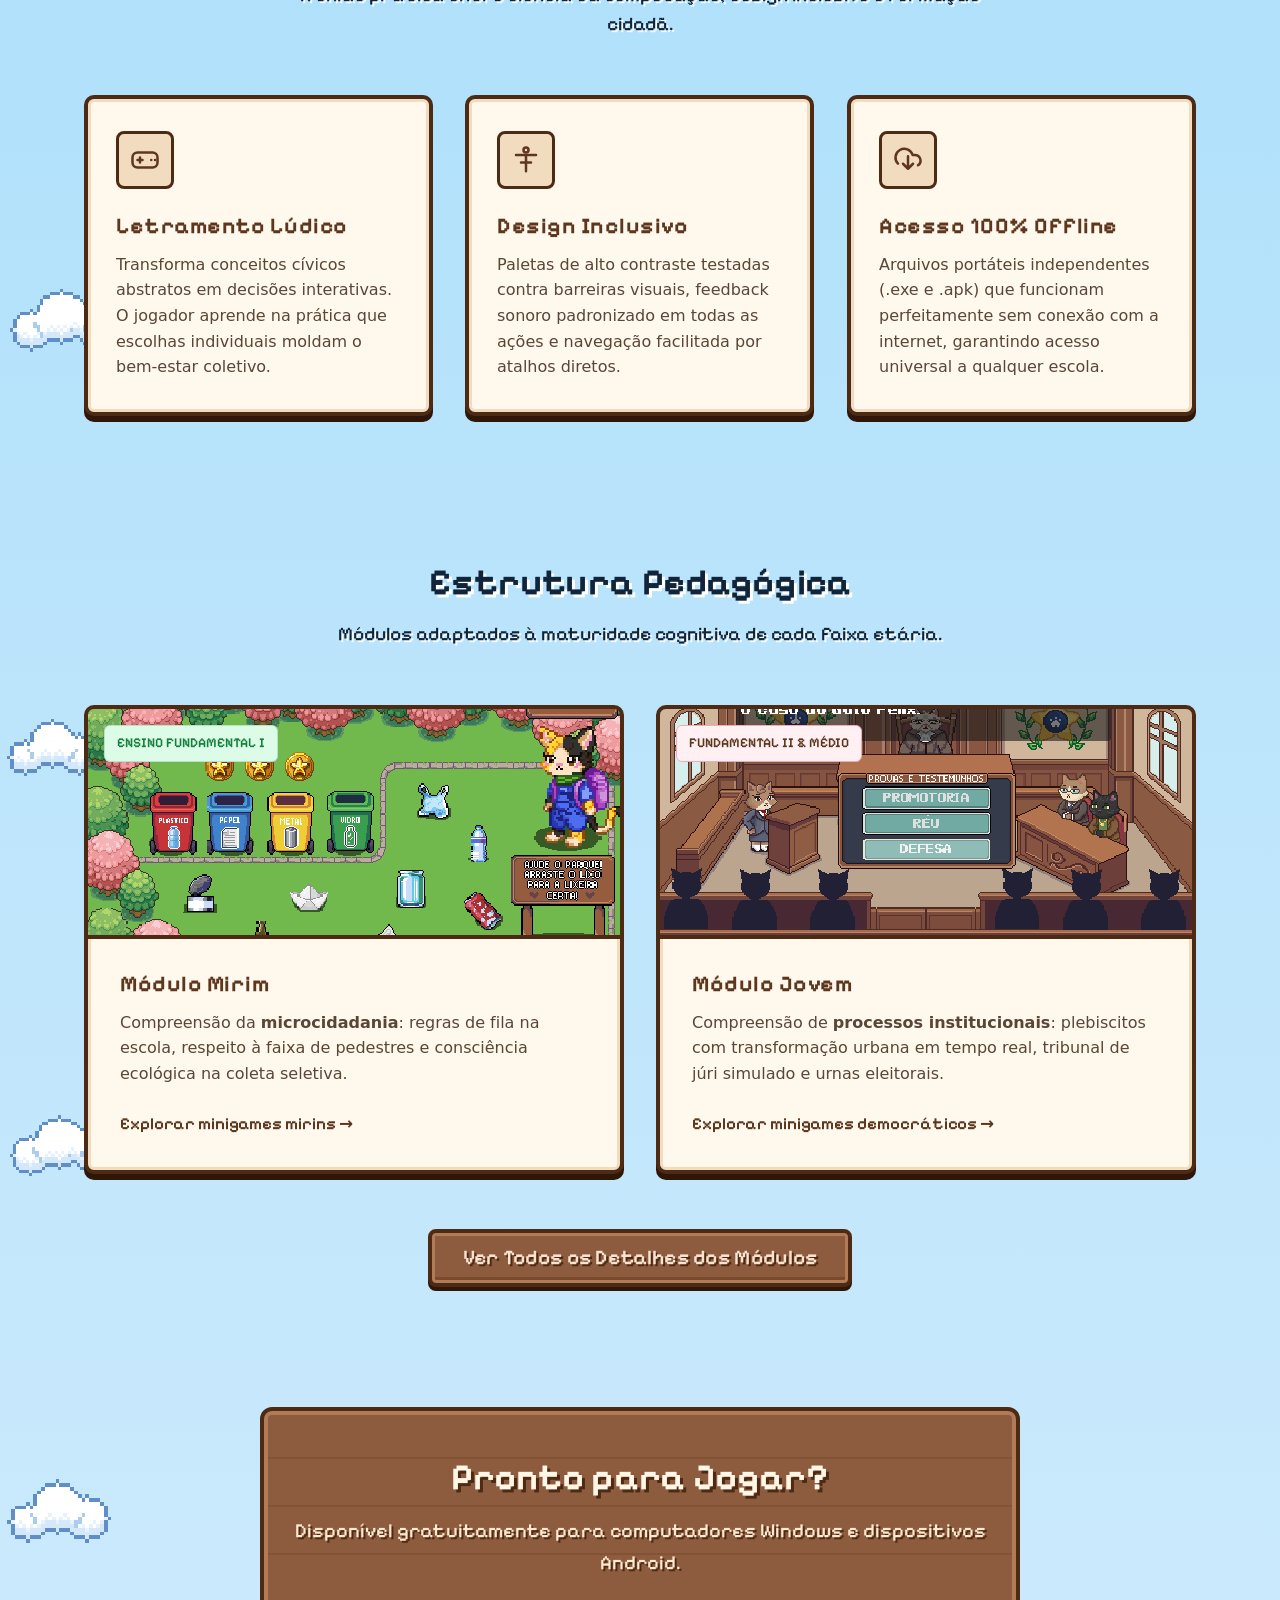
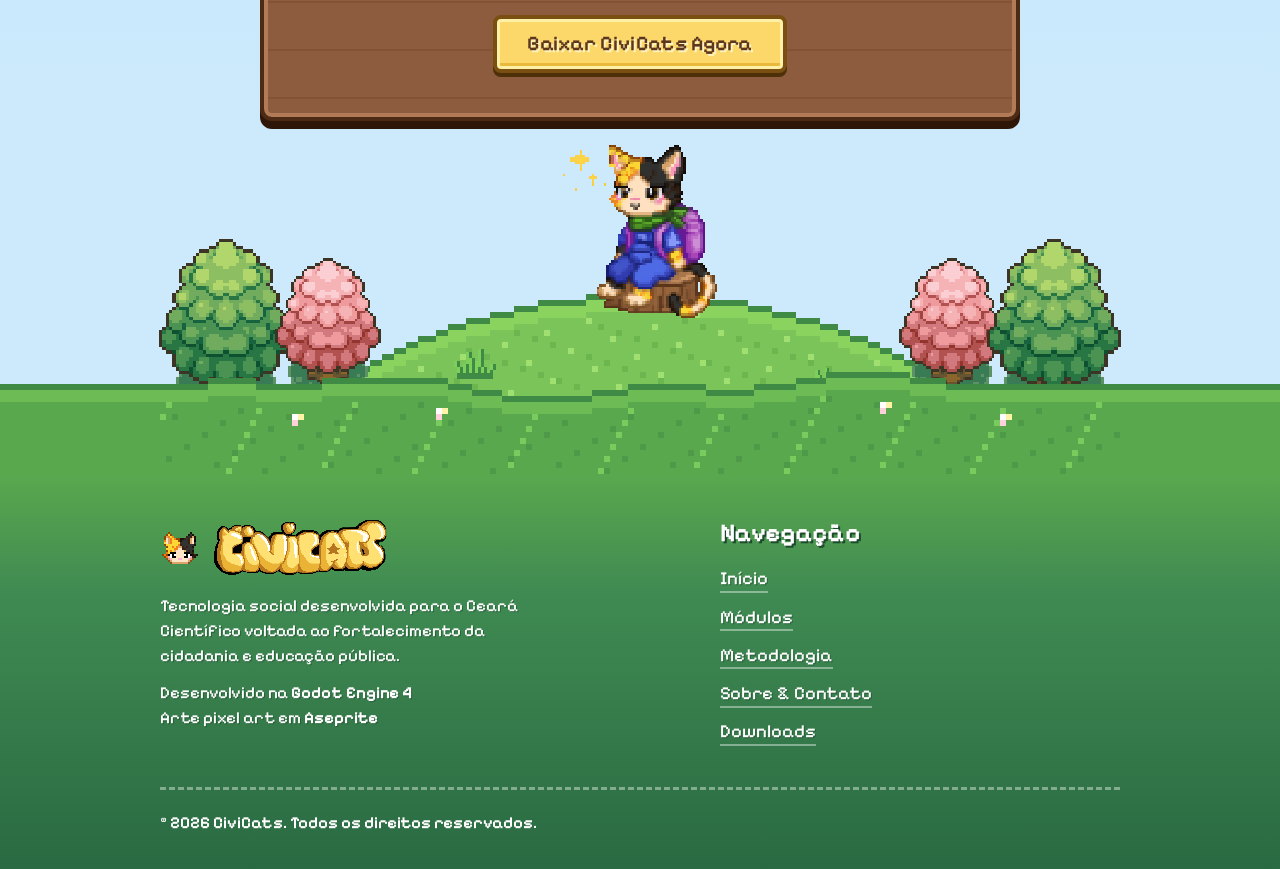
==== commit 50b03744: "Novo gatinho sentado no rodapé e 'Módulo Democracia' renomeado para 'Módulo Jovem' O rodapé reserva " ====
--- a/index.html
+++ b/index.html
@@ -225,7 +225,7 @@
               </div>
 
               <div class="teaser-content">
-                <h3 class="teaser-title">Módulo Democracia</h3>
+                <h3 class="teaser-title">Módulo Jovem</h3>
                 <p class="teaser-desc">
                   Compreensão de <strong>processos institucionais</strong>: plebiscitos com transformação urbana em tempo real, tribunal de júri simulado e urnas eleitorais.
                 </p>
--- a/css/home.css
+++ b/css/home.css
@@ -396,9 +396,9 @@
 
 .meadow .meadow-cat {
   z-index: 3;
-  left: 43.5%;
-  bottom: 37%;
-  width: 13%;
+  left: 42%;
+  bottom: 36%;
+  width: 16%;
   transform-origin: 50% 100%;
   animation: cat-idle 2.4s steps(1) infinite;
 }
@@ -564,7 +564,10 @@
 .site-footer {
   position: relative;
   overflow: hidden;
-  margin-top: 1rem;
+  /* o cenário sobe 24 "pixels" sobre a seção anterior; o rodapé reserva esse espaço
+     para o overflow:hidden não cortar a cabeça do gatinho */
+  padding-top: calc(min(100vw, 960px) / 160 * 24);
+  margin-top: calc(1rem - min(100vw, 960px) / 160 * 24);
   color: #ffffff;
 }
 
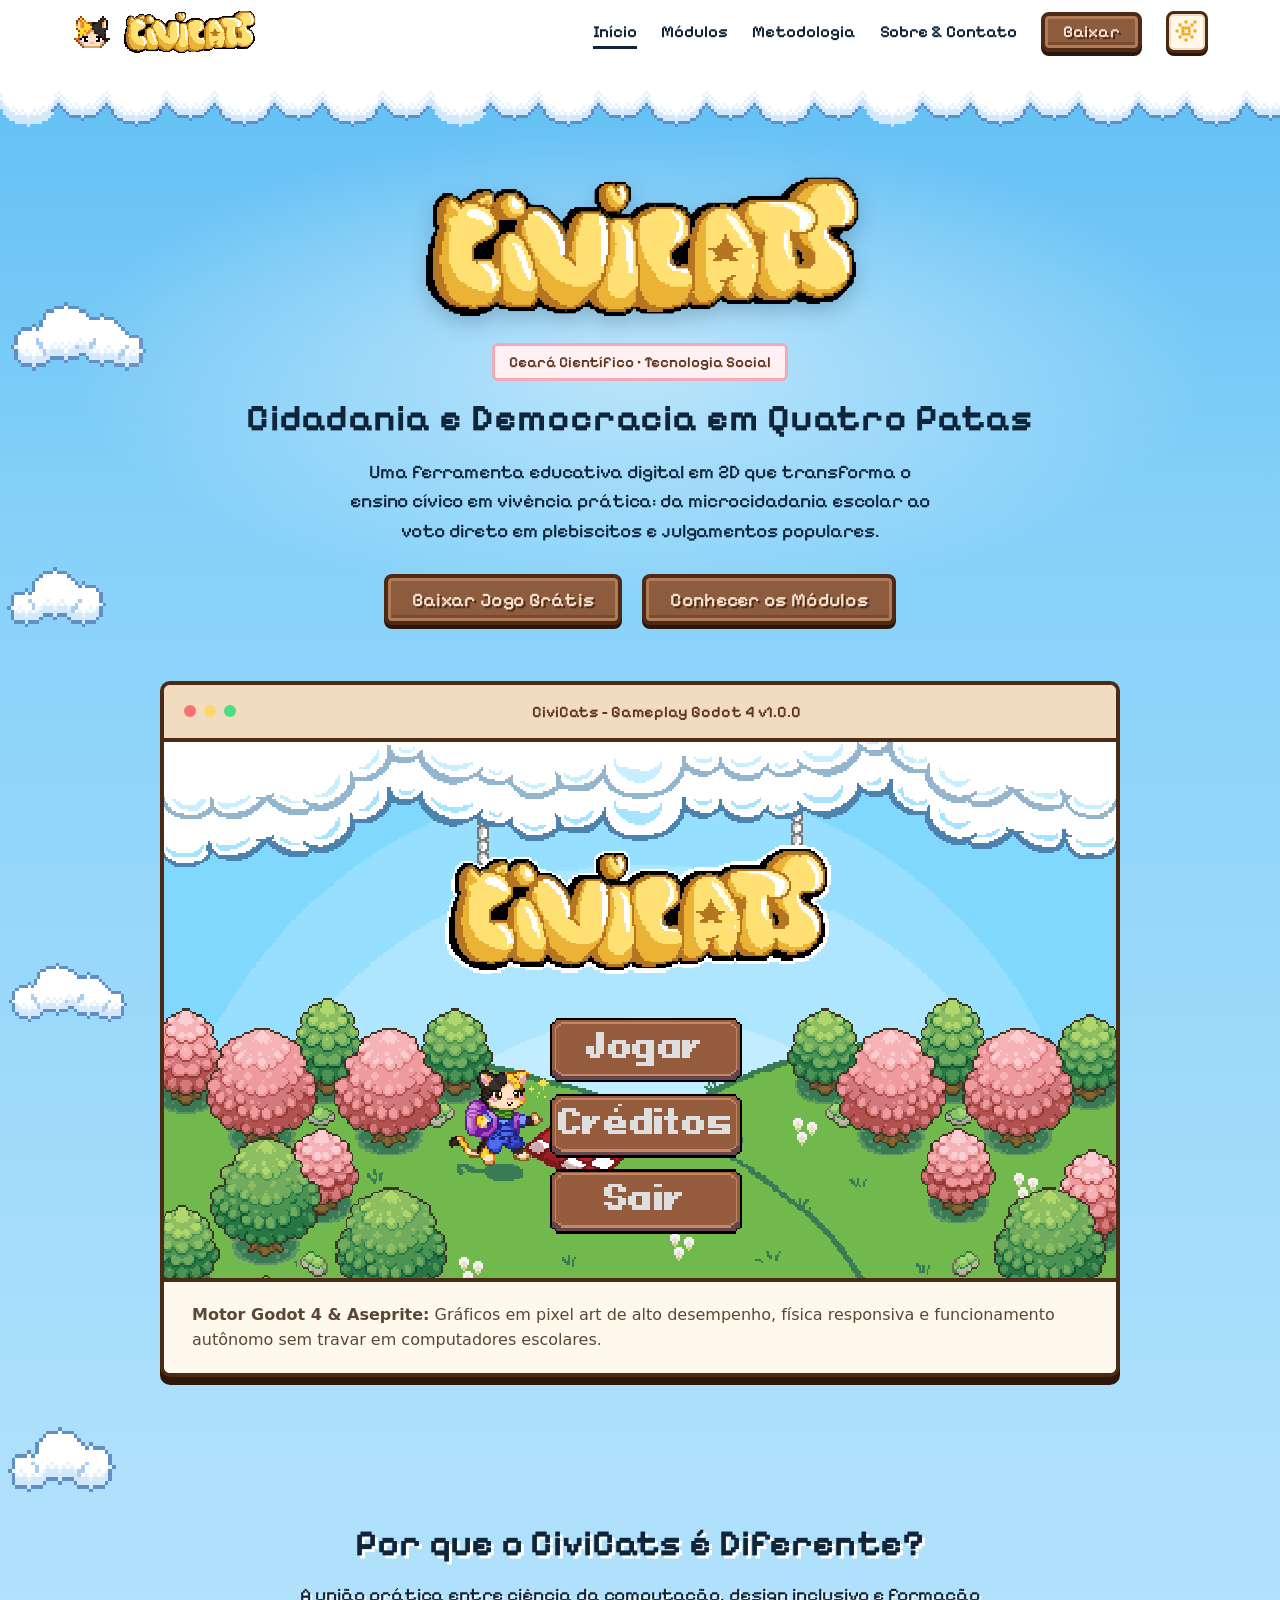
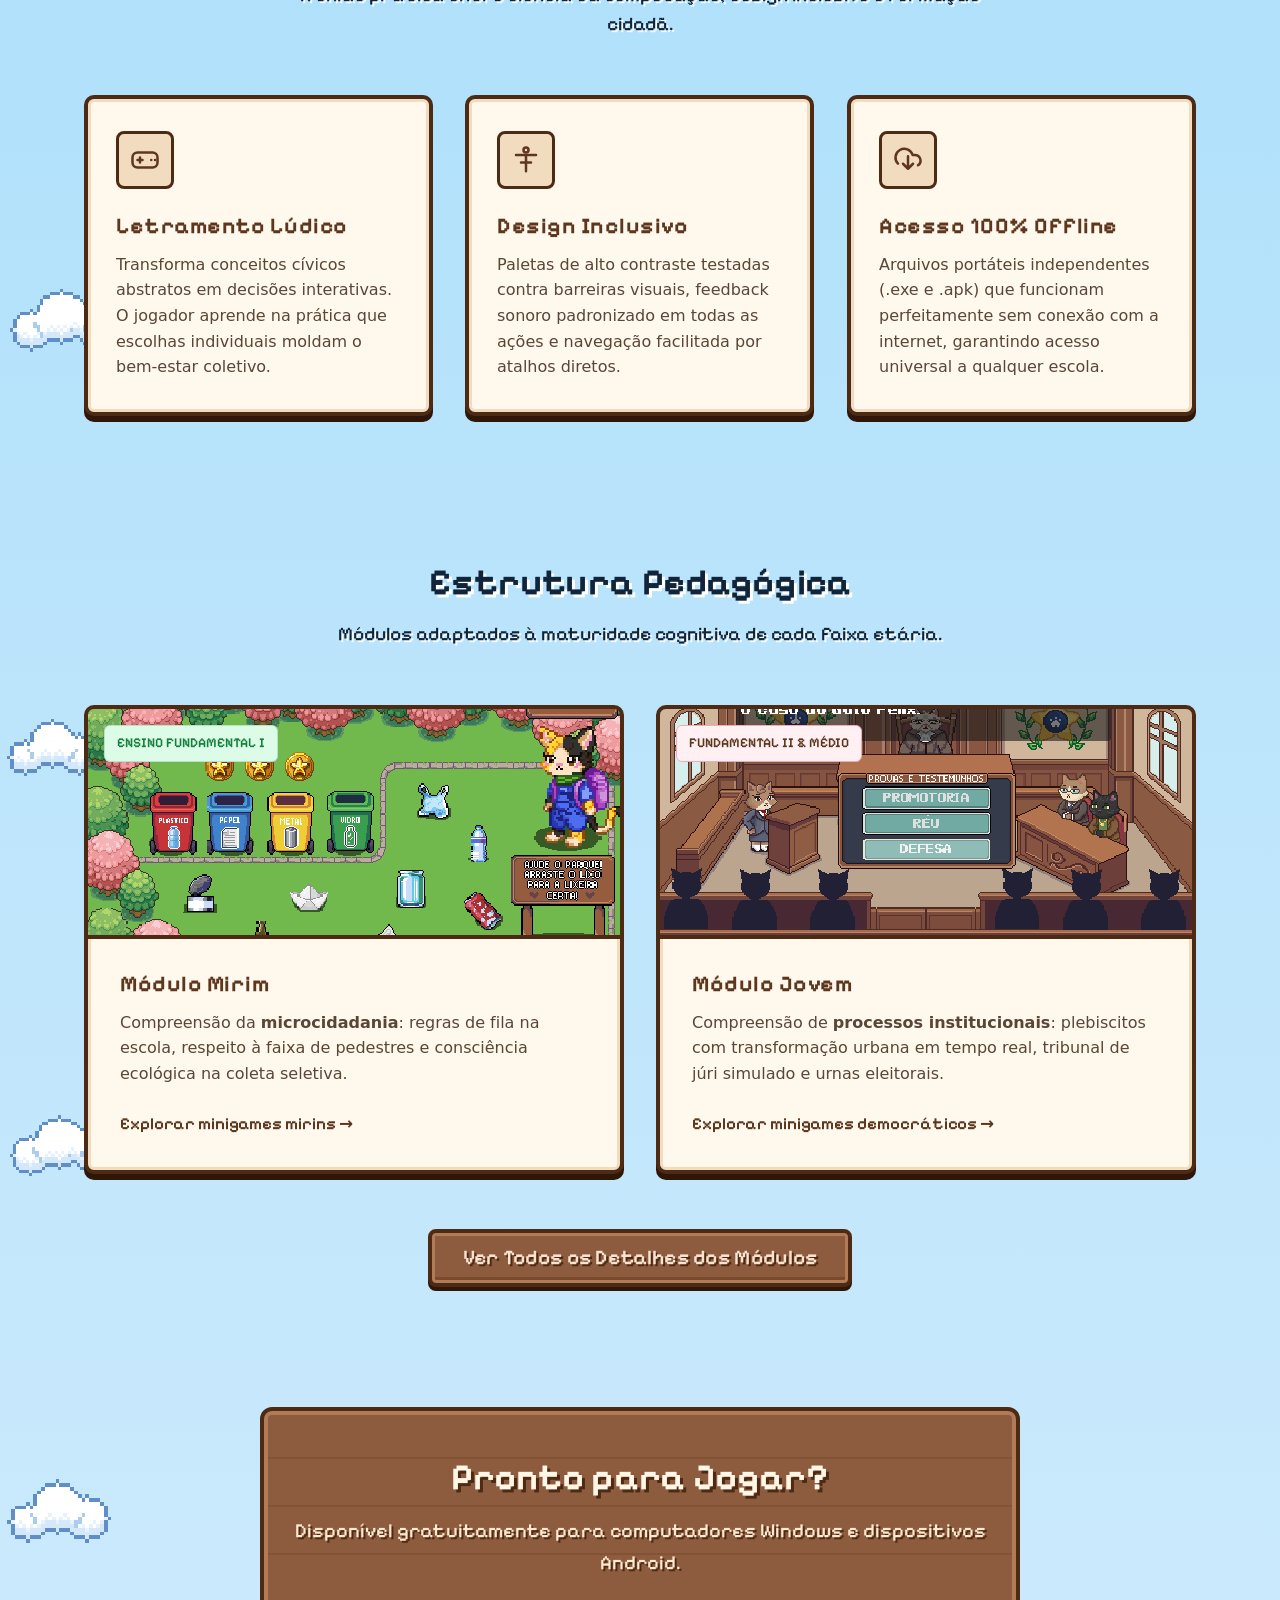
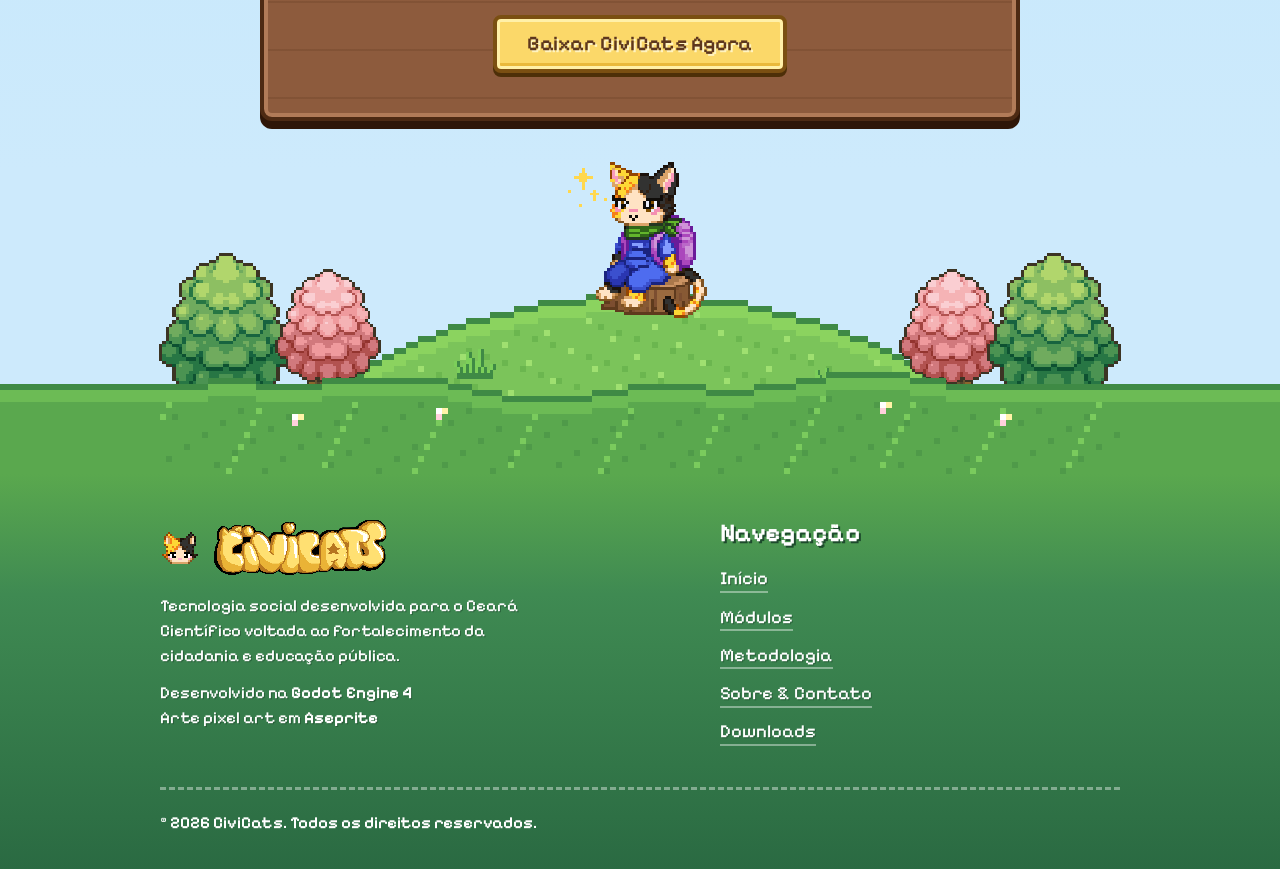
==== commit 6812a2a7: "Modo escuro (noite estrelada) com botão no menu e preferência salva Co-Authored-By: Claude Sonnet 5." ====
--- a/index.html
+++ b/index.html
@@ -6,6 +6,18 @@
   <meta name="description" content="CiviCats - Jogo digital educativo em 2D voltado à simulação de processos democráticos e letramento cívico lúdico.">
   <meta name="theme-color" content="#7ecbf7">
 
+  <script>
+    /* Define o tema antes da pintura (evita piscar): escolha salva ou preferência do sistema */
+    (function () {
+      var t = null;
+      try { t = localStorage.getItem('civicats-theme'); } catch (e) {}
+      if (t !== 'dark' && t !== 'light') {
+        t = window.matchMedia && window.matchMedia('(prefers-color-scheme: dark)').matches ? 'dark' : 'light';
+      }
+      document.documentElement.setAttribute('data-theme', t);
+    })();
+  </script>
+
   <title>CiviCats | Início - Letramento Cívico Lúdico</title>
 
   <!-- Favicon -->
@@ -19,6 +31,7 @@
   <!-- Estilos: base do site + camada exclusiva da nova Home -->
   <link rel="stylesheet" href="css/style.css">
   <link rel="stylesheet" href="css/home.css">
+  <link rel="stylesheet" href="css/dark.css">
 </head>
 <body class="home">
   <!-- Acessibilidade: Atalho de Teclado -->
@@ -53,6 +66,7 @@
           <li><a href="metodologia.html" class="top-nav-link">Metodologia</a></li>
           <li><a href="sobre.html" class="top-nav-link">Sobre &amp; Contato</a></li>
           <li><a href="downloads.html" class="btn-pixel btn-pixel--sm">Baixar</a></li>
+          <li><button type="button" class="theme-toggle" aria-pressed="false" aria-label="Ativar modo escuro" title="Modo escuro"><span class="theme-icon" aria-hidden="true"></span></button></li>
         </ul>
       </nav>
     </div>
@@ -303,5 +317,6 @@
   </footer>
 
   <script src="js/main.js"></script>
+  <script src="js/theme.js"></script>
 </body>
 </html>
--- a/css/home.css
+++ b/css/home.css
@@ -396,9 +396,9 @@
 
 .meadow .meadow-cat {
   z-index: 3;
-  left: 42%;
+  left: 42.5%;
   bottom: 36%;
-  width: 16%;
+  width: 14.5%;
   transform-origin: 50% 100%;
   animation: cat-idle 2.4s steps(1) infinite;
 }
--- a/css/dark.css
+++ b/css/dark.css
@@ -0,0 +1,241 @@
+/* ==========================================================================
+   CiviCats - Modo escuro (noite estrelada). Carregar por último.
+   Ativado por <html data-theme="dark"> (js/theme.js + script no <head>).
+   ========================================================================== */
+
+/* ---------- Botão do tema (sempre disponível) ---------- */
+.theme-toggle {
+  width: 42px;
+  height: 42px;
+  display: inline-flex;
+  align-items: center;
+  justify-content: center;
+  padding: 0;
+  background: #fff8ec;
+  border: 3px solid var(--wood-dark, #4d2a13);
+  border-radius: 8px;
+  box-shadow: inset 0 0 0 2px #f2dcc0, 0 3px 0 var(--wood-shadow, #2e1608);
+  cursor: pointer;
+  transition: transform 0.12s steps(2), box-shadow 0.12s steps(2);
+}
+.theme-toggle:hover { transform: translateY(-1px); }
+.theme-toggle:active { transform: translateY(2px); box-shadow: inset 0 0 0 2px #f2dcc0, 0 1px 0 var(--wood-shadow, #2e1608); }
+.theme-toggle:focus-visible { outline: 3px solid #2589cc; outline-offset: 3px; }
+
+/* Ícone pixel: sol (claro) / lua (escuro) desenhados com box-shadow */
+.theme-icon {
+  --p: 3px;
+  display: block;
+  width: var(--p);
+  height: var(--p);
+  background: transparent;
+  image-rendering: pixelated;
+  transform: translate(-1.5px, -1.5px);
+}
+/* sol 7x7 */
+.theme-icon {
+  color: #f4a817;
+  box-shadow:
+    calc(var(--p)*3) calc(var(--p)*-3) 0 0 currentColor,
+    calc(var(--p)*-3) 0 0 0 currentColor, calc(var(--p)*3) 0 0 0 currentColor,
+    0 calc(var(--p)*-3) 0 0 currentColor, 0 calc(var(--p)*3) 0 0 currentColor,
+    calc(var(--p)*-1) calc(var(--p)*-1) 0 0 currentColor, 0 calc(var(--p)*-1) 0 0 currentColor, var(--p) calc(var(--p)*-1) 0 0 currentColor,
+    calc(var(--p)*-1) 0 0 0 currentColor, var(--p) 0 0 0 currentColor, 0 0 0 0 currentColor,
+    calc(var(--p)*-1) var(--p) 0 0 currentColor, 0 var(--p) 0 0 currentColor, var(--p) var(--p) 0 0 currentColor,
+    calc(var(--p)*-2) calc(var(--p)*-2) 0 0 currentColor, calc(var(--p)*2) calc(var(--p)*-2) 0 0 currentColor,
+    calc(var(--p)*-2) calc(var(--p)*2) 0 0 currentColor, calc(var(--p)*2) calc(var(--p)*2) 0 0 currentColor;
+}
+
+/* ==========================================================================
+   MODO ESCURO
+   ========================================================================== */
+html[data-theme="dark"] { color-scheme: dark; }
+
+html[data-theme="dark"] body.home {
+  --ink: #e9f0ff;
+  --cream: #2a2030;
+  --cream-edge: #46374f;
+  background-color: #3a5594;   /* mesma cor do fim do céu: o rodapé continua o céu */
+}
+
+/* Lua no botão */
+html[data-theme="dark"] .theme-toggle { background: #1c2850; box-shadow: inset 0 0 0 2px #34437a, 0 3px 0 var(--wood-shadow, #2e1608); }
+html[data-theme="dark"] .theme-icon {
+  color: #ffe38a;
+  box-shadow:
+    0 calc(var(--p)*-3) 0 0 currentColor, var(--p) calc(var(--p)*-3) 0 0 currentColor,
+    calc(var(--p)*-1) calc(var(--p)*-2) 0 0 currentColor, 0 calc(var(--p)*-2) 0 0 currentColor,
+    calc(var(--p)*-2) calc(var(--p)*-1) 0 0 currentColor, calc(var(--p)*-1) calc(var(--p)*-1) 0 0 currentColor,
+    calc(var(--p)*-3) 0 0 0 currentColor, calc(var(--p)*-2) 0 0 0 currentColor, calc(var(--p)*-1) 0 0 0 currentColor,
+    calc(var(--p)*-3) var(--p) 0 0 currentColor, calc(var(--p)*-2) var(--p) 0 0 currentColor, calc(var(--p)*-1) var(--p) 0 0 currentColor,
+    calc(var(--p)*-3) calc(var(--p)*2) 0 0 currentColor, calc(var(--p)*-2) calc(var(--p)*2) 0 0 currentColor, calc(var(--p)*-1) calc(var(--p)*2) 0 0 currentColor, 0 calc(var(--p)*2) 0 0 currentColor,
+    calc(var(--p)*-2) calc(var(--p)*3) 0 0 currentColor, calc(var(--p)*-1) calc(var(--p)*3) 0 0 currentColor, 0 calc(var(--p)*3) 0 0 currentColor, var(--p) calc(var(--p)*3) 0 0 currentColor;
+}
+
+/* ---------- Céu noturno ---------- */
+html[data-theme="dark"] main {
+  background: linear-gradient(180deg, #0a1230 0%, #14235a 30%, #23397a 65%, #3a5594 100%);
+}
+
+/* estrelinhas pixel espalhadas pelo céu */
+html[data-theme="dark"] .page-sky::before {
+  content: '';
+  position: absolute;
+  inset: 0;
+  background-image:
+    radial-gradient(#fff 1px, transparent 1.5px),
+    radial-gradient(#cfe0ff 1px, transparent 1.5px),
+    radial-gradient(#ffe9a8 1.5px, transparent 2px);
+  background-size: 190px 170px, 260px 230px, 340px 310px;
+  background-position: 20px 30px, 110px 90px, 60px 150px;
+  opacity: 0.85;
+}
+html[data-theme="dark"] .sky-cloud { filter: brightness(0.38) saturate(0.8); opacity: 0.8; }
+
+/* ---------- Navbar ---------- */
+html[data-theme="dark"] .site-header { background: #121c3d; }
+html[data-theme="dark"] .site-header::after { filter: brightness(0.3) saturate(1.3); }
+html[data-theme="dark"] .top-nav-link { color: #e9f0ff; }
+html[data-theme="dark"] .menu-bar { background: #e9f0ff; }
+html[data-theme="dark"] .site-brand-logo { filter: none; }
+@media (max-width: 759px) {
+  html[data-theme="dark"] .top-nav { background: #121c3d; }
+}
+
+/* ---------- Títulos e textos soltos sobre o céu ---------- */
+html[data-theme="dark"] body.inner .page-title,
+html[data-theme="dark"] body.inner .section-title-left,
+html[data-theme="dark"] body.home .section-title,
+html[data-theme="dark"] body.home h1,
+html[data-theme="dark"] body.home h2 {
+  text-shadow: 3px 3px 0 #070d22;
+}
+html[data-theme="dark"] .page-header { background: radial-gradient(ellipse 60% 70% at 50% 55%, rgba(255, 255, 255, 0.07), rgba(255, 255, 255, 0) 72%); }
+html[data-theme="dark"] body.inner .section-lead strong { color: #ffd88f; }
+
+/* ---------- Pílulas, etiquetas e chips ---------- */
+html[data-theme="dark"] .eyebrow,
+html[data-theme="dark"] body.page-downloads .hero-badge,
+html[data-theme="dark"] .pill-tag { background: #3b2336; color: #ffd9e2; border-color: #c97b93; }
+html[data-theme="dark"] .chip-list li { background: #1c2850; color: #ffe1bf; border-color: #b17b58; }
+
+/* ---------- Painéis de madeira ---------- */
+html[data-theme="dark"] .wood-panel,
+html[data-theme="dark"] body.home .cta-banner-container {
+  background:
+    repeating-linear-gradient(180deg, transparent 0 46px, rgba(0, 0, 0, 0.22) 46px 48px),
+    #5e3b27;
+  border-color: #2a1409;
+  box-shadow: inset 0 0 0 4px #86583c, 0 8px 0 #170a03;
+}
+html[data-theme="dark"] .level-badge { background: #5e3b27; box-shadow: inset 0 0 0 3px #86583c, 0 4px 0 #170a03; }
+
+/* ---------- Botões de madeira ---------- */
+html[data-theme="dark"] .btn-pixel:not(.btn-pixel--sun) { background-color: #6b4430; border-color: #2a1409; color: #fbe7d2; }
+
+/* ---------- Colinas, árvores e gatinho ---------- */
+html[data-theme="dark"] .meadow-hills,
+html[data-theme="dark"] .meadow-front,
+html[data-theme="dark"] .meadow .tree,
+html[data-theme="dark"] .meadow .tuft { filter: brightness(0.5); }
+html[data-theme="dark"] .meadow .meadow-cat { filter: brightness(0.82) saturate(0.95); }
+html[data-theme="dark"] .meadow-wrap {
+  background: linear-gradient(
+    to top,
+    #2d5427 0, #2d5427 calc(var(--cell) * 12),
+    #365e2b calc(var(--cell) * 12), #365e2b calc(var(--cell) * 14),
+    #204523 calc(var(--cell) * 14), #204523 calc(var(--cell) * 15),
+    transparent calc(var(--cell) * 15)
+  );
+}
+
+/* ---------- Rodapé ---------- */
+html[data-theme="dark"] .footer-body { filter: none; }
+
+/* ==========================================================================
+   Superfícies claras → escuras (textos em tons de madeira clara)
+   Os seletores usam html[data-theme="dark"] body para vencer os estilos do tema claro.
+   ========================================================================== */
+
+/* Títulos dentro de cards/painéis */
+html[data-theme="dark"] body :is(
+  .highlight-title, .teaser-title, .card-link, .minigame-title, .step-title, .stage-panel-title,
+  .a11y-title, .demo-title, .flip-title, .team-name, .form-title, .form-label, .guide-h,
+  .copy-link, .window-title, .stage-node-num, .news-title, .dl-os, .req-table tbody th,
+  .step-list strong, .team-role, .contact-item h3, .module-group-title
+) { color: #ffe1bf; text-shadow: none; }
+
+html[data-theme="dark"] body .dl-os { text-shadow: 3px 3px 0 #070d22; color: #fff; }
+
+/* Textos corridos */
+html[data-theme="dark"] body :is(
+  .highlight-text, .teaser-desc, .showcase-caption p, .showcase-caption strong, .minigame-focus,
+  .minigame-desc, .step-desc, .stage-lead, .stage-text, .a11y-text, .team-desc, .dl-kicker, .dl-sub,
+  .dl-note, .step-list span, .card p, .card strong, .card em, .demo-text, .contact-desc,
+  .contact-item p, .stage-panel p, .stage-panel strong, .stage-panel em, .a11y-card p, .guide-panel p
+) { color: #e6d8c6; }
+
+html[data-theme="dark"] body :is(.demo-note, .flip-hint, .form-count, .game-number-tag, .progression-arrow, .spec-list dt, .req-table tbody th) { color: #d5b695; }
+
+/* Cards e superfícies */
+html[data-theme="dark"] body.home .card,
+html[data-theme="dark"] body .guide-panel,
+html[data-theme="dark"] body .req-wrap,
+html[data-theme="dark"] body .contact-card,
+html[data-theme="dark"] body .team-card,
+html[data-theme="dark"] body .a11y-demo,
+html[data-theme="dark"] body .stage-panel,
+html[data-theme="dark"] body .a11y-card,
+html[data-theme="dark"] body .progression-step,
+html[data-theme="dark"] body .showcase-card,
+html[data-theme="dark"] body .flip-face {
+  background-color: #2a2030;
+  border-color: #170a03;
+}
+html[data-theme="dark"] body.page-downloads .dl-card.is-detected { border-color: #8fd39f; box-shadow: inset 0 0 0 3px #2f5a3d, 0 8px 0 var(--wood-shadow); }
+
+html[data-theme="dark"] body.page-downloads .spec-list,
+html[data-theme="dark"] body .news-item { background: #221a28; border-color: #46374f; }
+html[data-theme="dark"] body.page-downloads .news-item { border-color: #170a03; }
+html[data-theme="dark"] body.page-downloads .spec-list > div { border-bottom-color: #46374f; }
+html[data-theme="dark"] body.page-downloads .spec-list dd,
+html[data-theme="dark"] body.page-downloads .news-item p,
+html[data-theme="dark"] body.page-downloads .req-table td,
+html[data-theme="dark"] body.page-downloads .req-table th { color: #e6d8c6; }
+html[data-theme="dark"] body.page-downloads .req-table tbody th { color: #d5b695; }
+html[data-theme="dark"] body.page-downloads .req-table thead th { color: #fff6e6; background: #5e3b27; border-bottom-color: #170a03; }
+html[data-theme="dark"] body.page-downloads .req-table th,
+html[data-theme="dark"] body.page-downloads .req-table td { border-bottom-color: #46374f; }
+html[data-theme="dark"] body.page-downloads .spec-list code,
+html[data-theme="dark"] body.page-downloads .step-list code { background: #3a2c44; color: #ffe1bf; }
+html[data-theme="dark"] body.page-downloads .size-value { color: #8fd39f; }
+html[data-theme="dark"] body.page-downloads .guide-tab { background: #4a3126; border-color: #170a03; color: #f2dcc0; }
+html[data-theme="dark"] body.page-downloads .guide-tab.is-active { background: #6b4430; }
+html[data-theme="dark"] body.page-downloads .release-notice { background: #2a2030; color: #e9f0ff; border-color: #86583c; }
+html[data-theme="dark"] body.page-downloads .dl-foot { color: #dfe8ff; }
+
+/* Formulário */
+html[data-theme="dark"] body .form-input,
+html[data-theme="dark"] body .form-group input,
+html[data-theme="dark"] body .form-group select,
+html[data-theme="dark"] body .form-group textarea {
+  background-color: #1b1522;
+  color: #f4e8d8;
+  border-color: #86583c;
+}
+html[data-theme="dark"] body .form-input::placeholder { color: #a48f7d; }
+
+html[data-theme="dark"] body.page-downloads .release-notice a,
+html[data-theme="dark"] body.page-downloads .copy-link:hover,
+html[data-theme="dark"] body.page-downloads .copy-link:focus-visible,
+html[data-theme="dark"] body.page-downloads .copy-link.is-copied { color: #8fd39f; border-bottom-color: #8fd39f; }
+html[data-theme="dark"] body.page-downloads .dl-card .dl-note { color: #e6d8c6; }
+html[data-theme="dark"] body.page-downloads .copy-link { border-bottom-color: #b17b58; }
+
+/* Rodapé: grama noturna */
+html[data-theme="dark"] .site-footer .footer-body,
+html[data-theme="dark"] .footer-body { background: linear-gradient(180deg, #2d5427 0, #234a24 120px, #17301a 100%); }
+
+/* Ícones dos destaques */
+html[data-theme="dark"] body.home .highlight-icon-box { background: #46374f; border-color: #170a03; color: #ffe1bf; }
+html[data-theme="dark"] body.home .card:hover .highlight-icon-box { background: #6b4430; color: #fff; }
